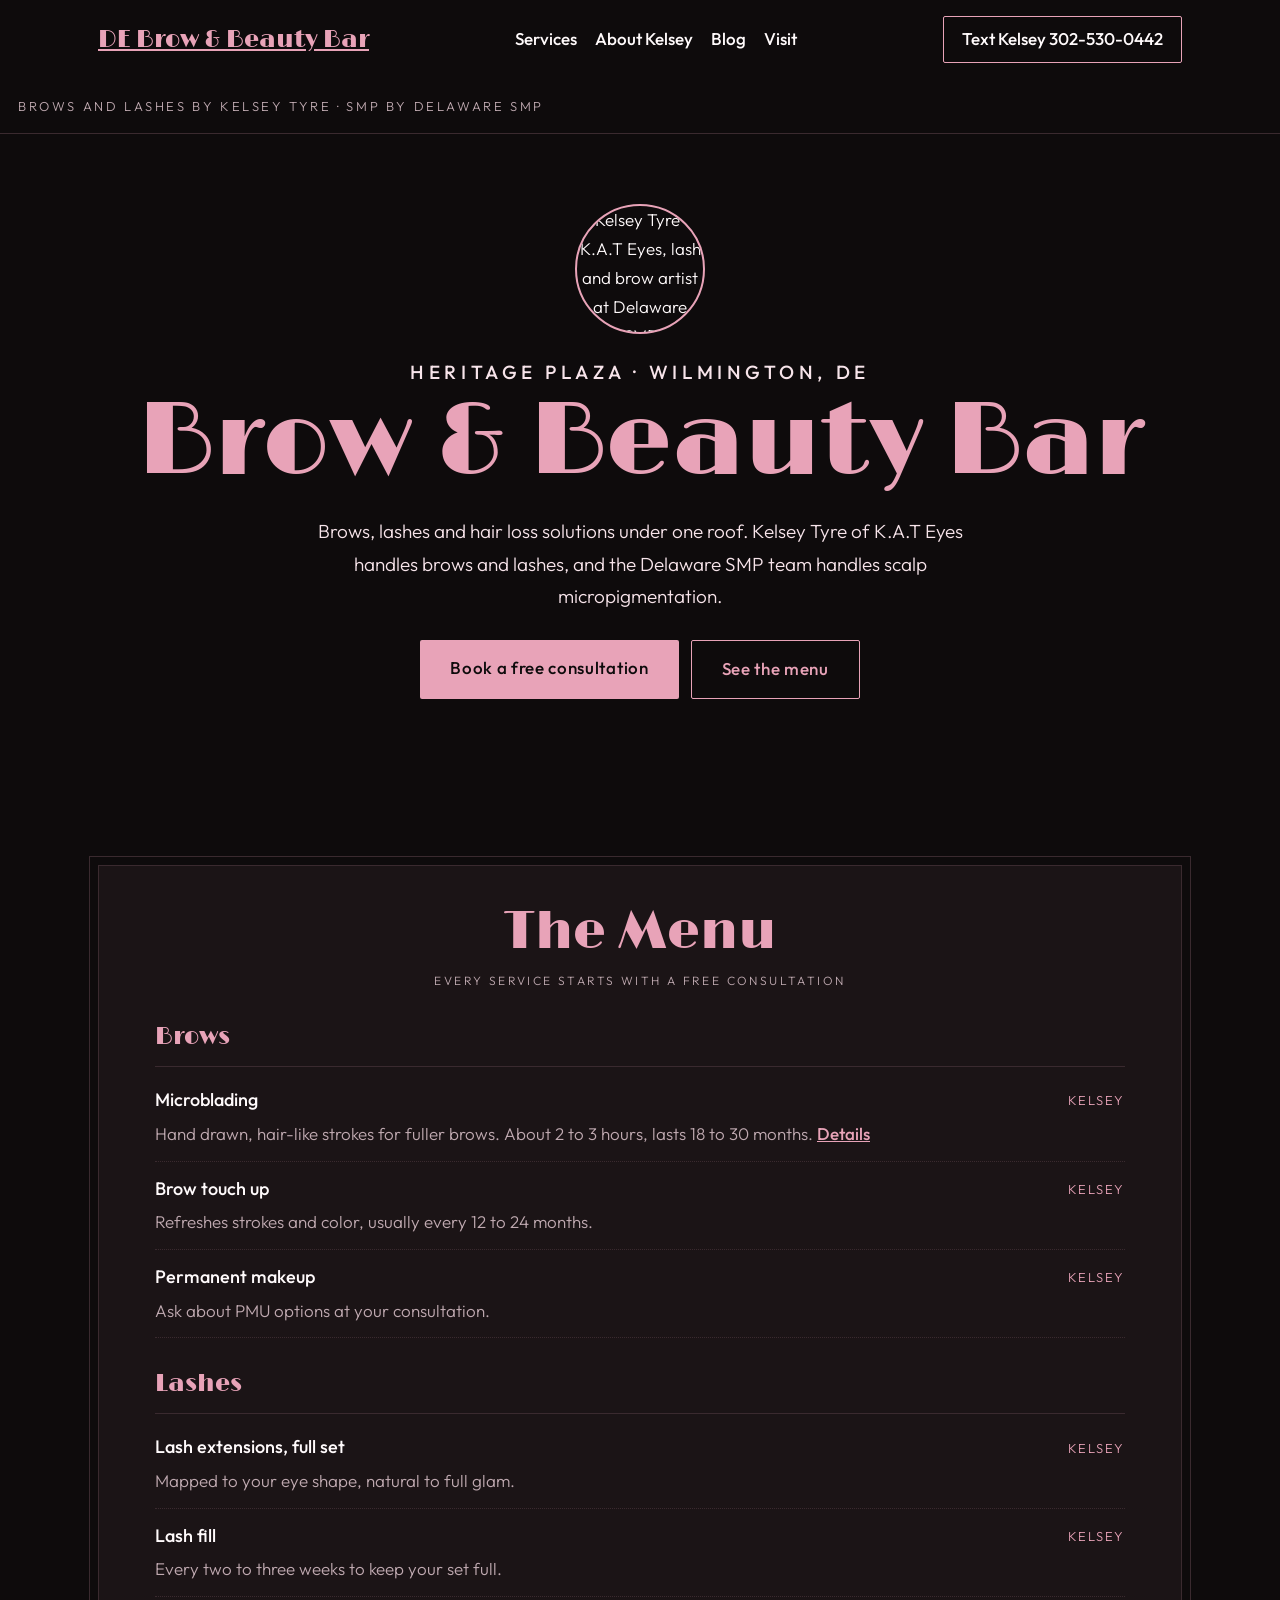
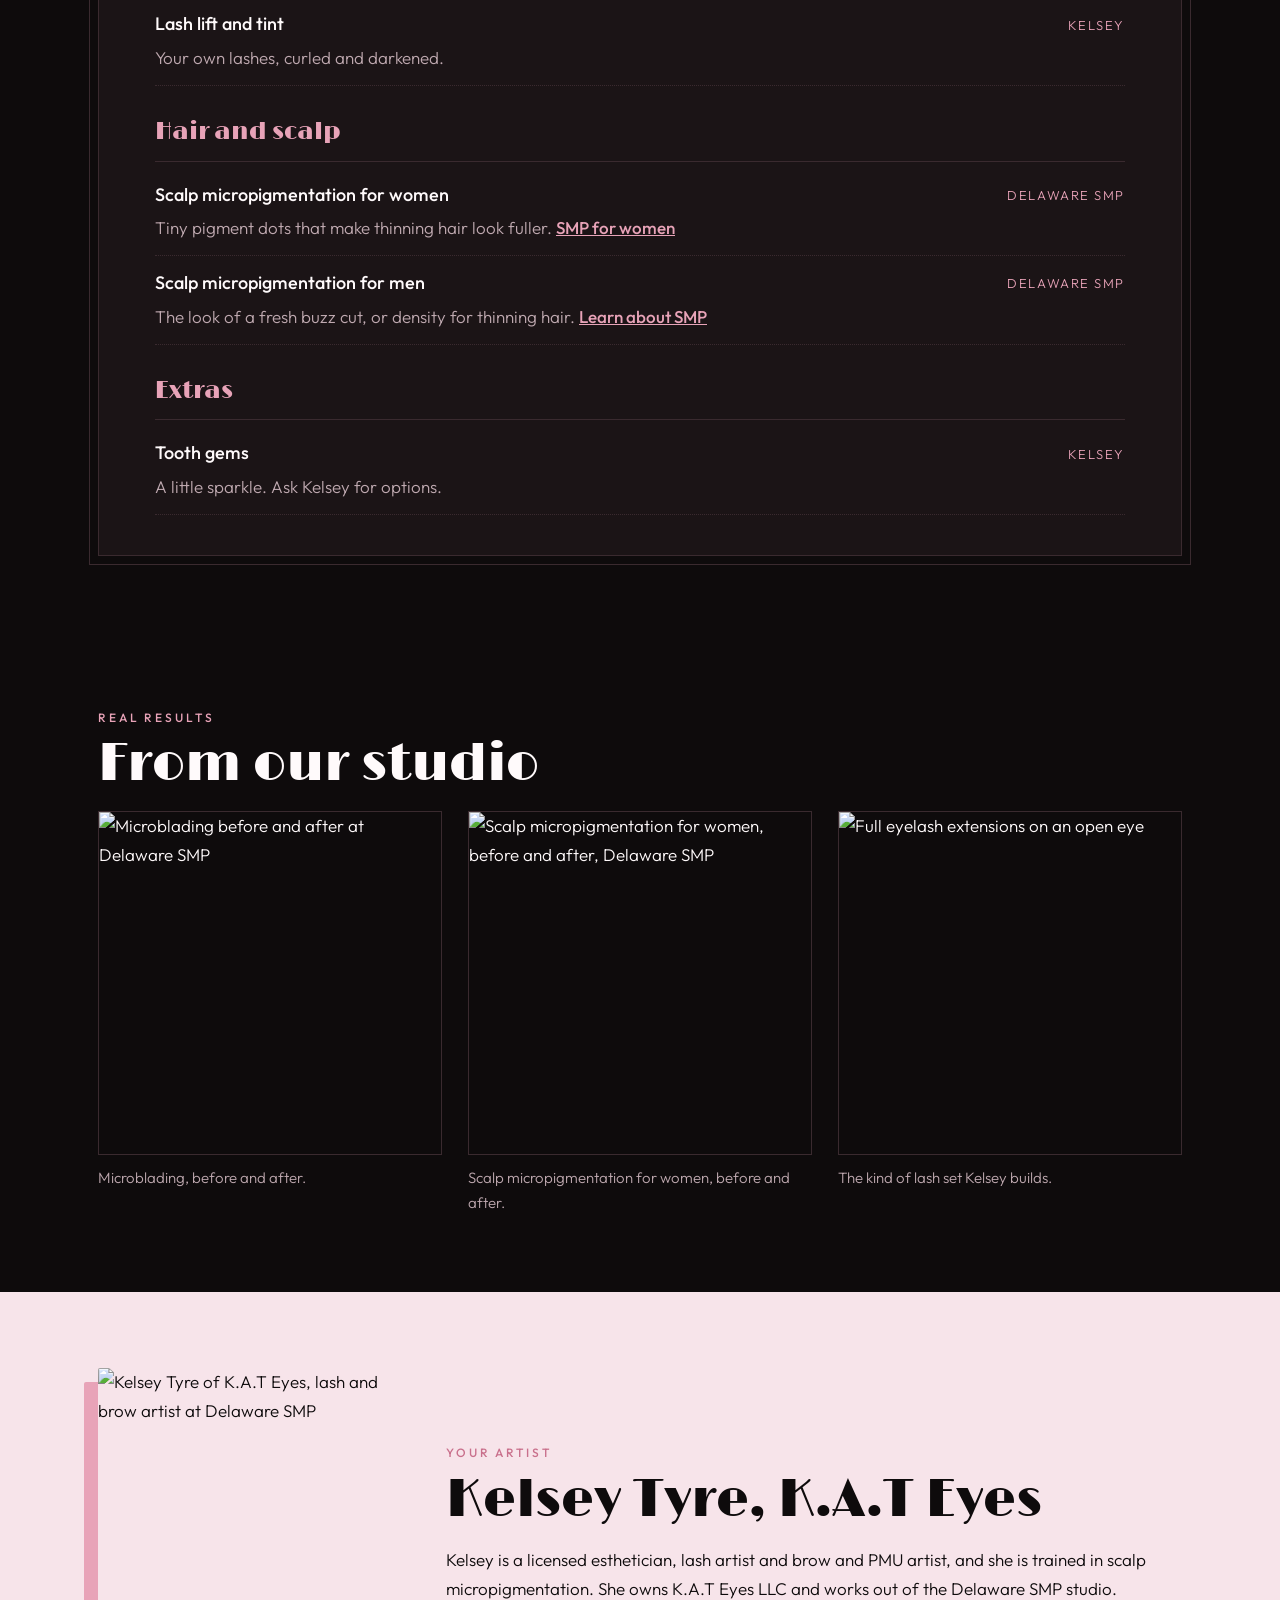
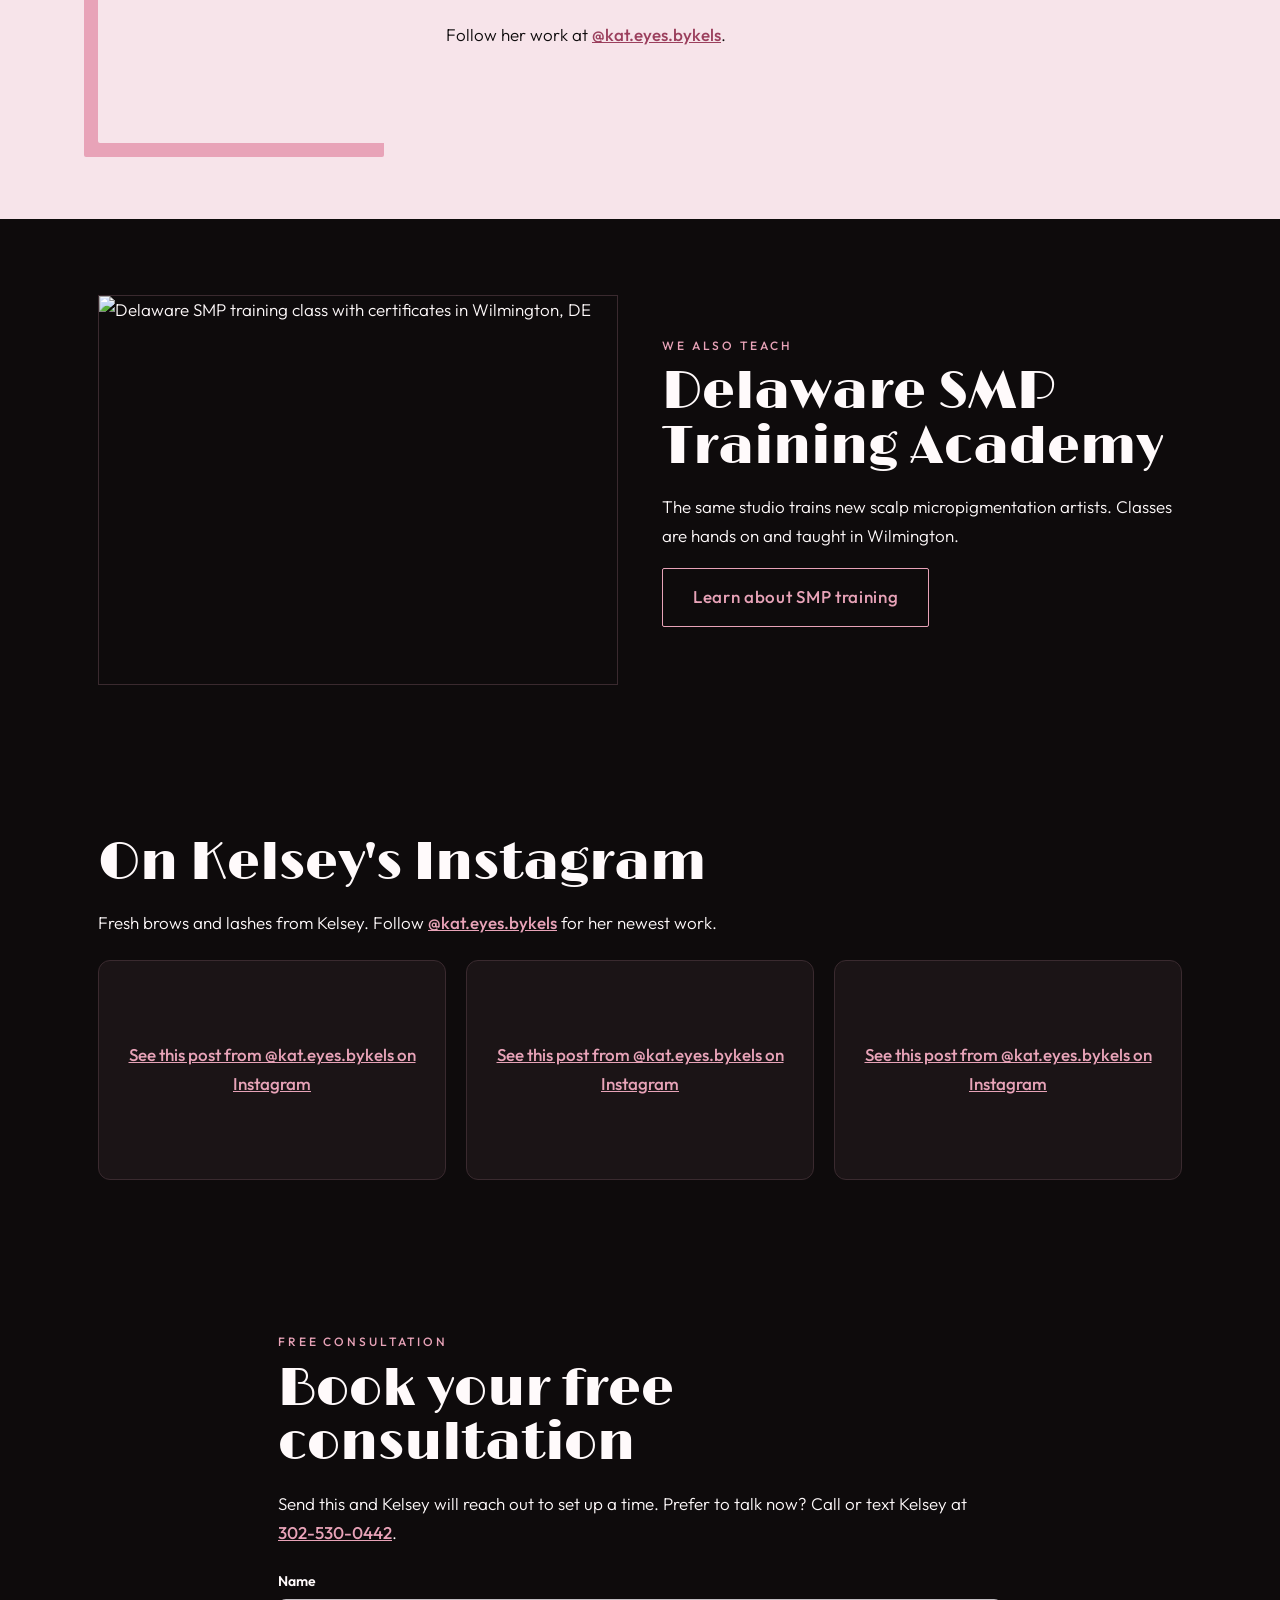
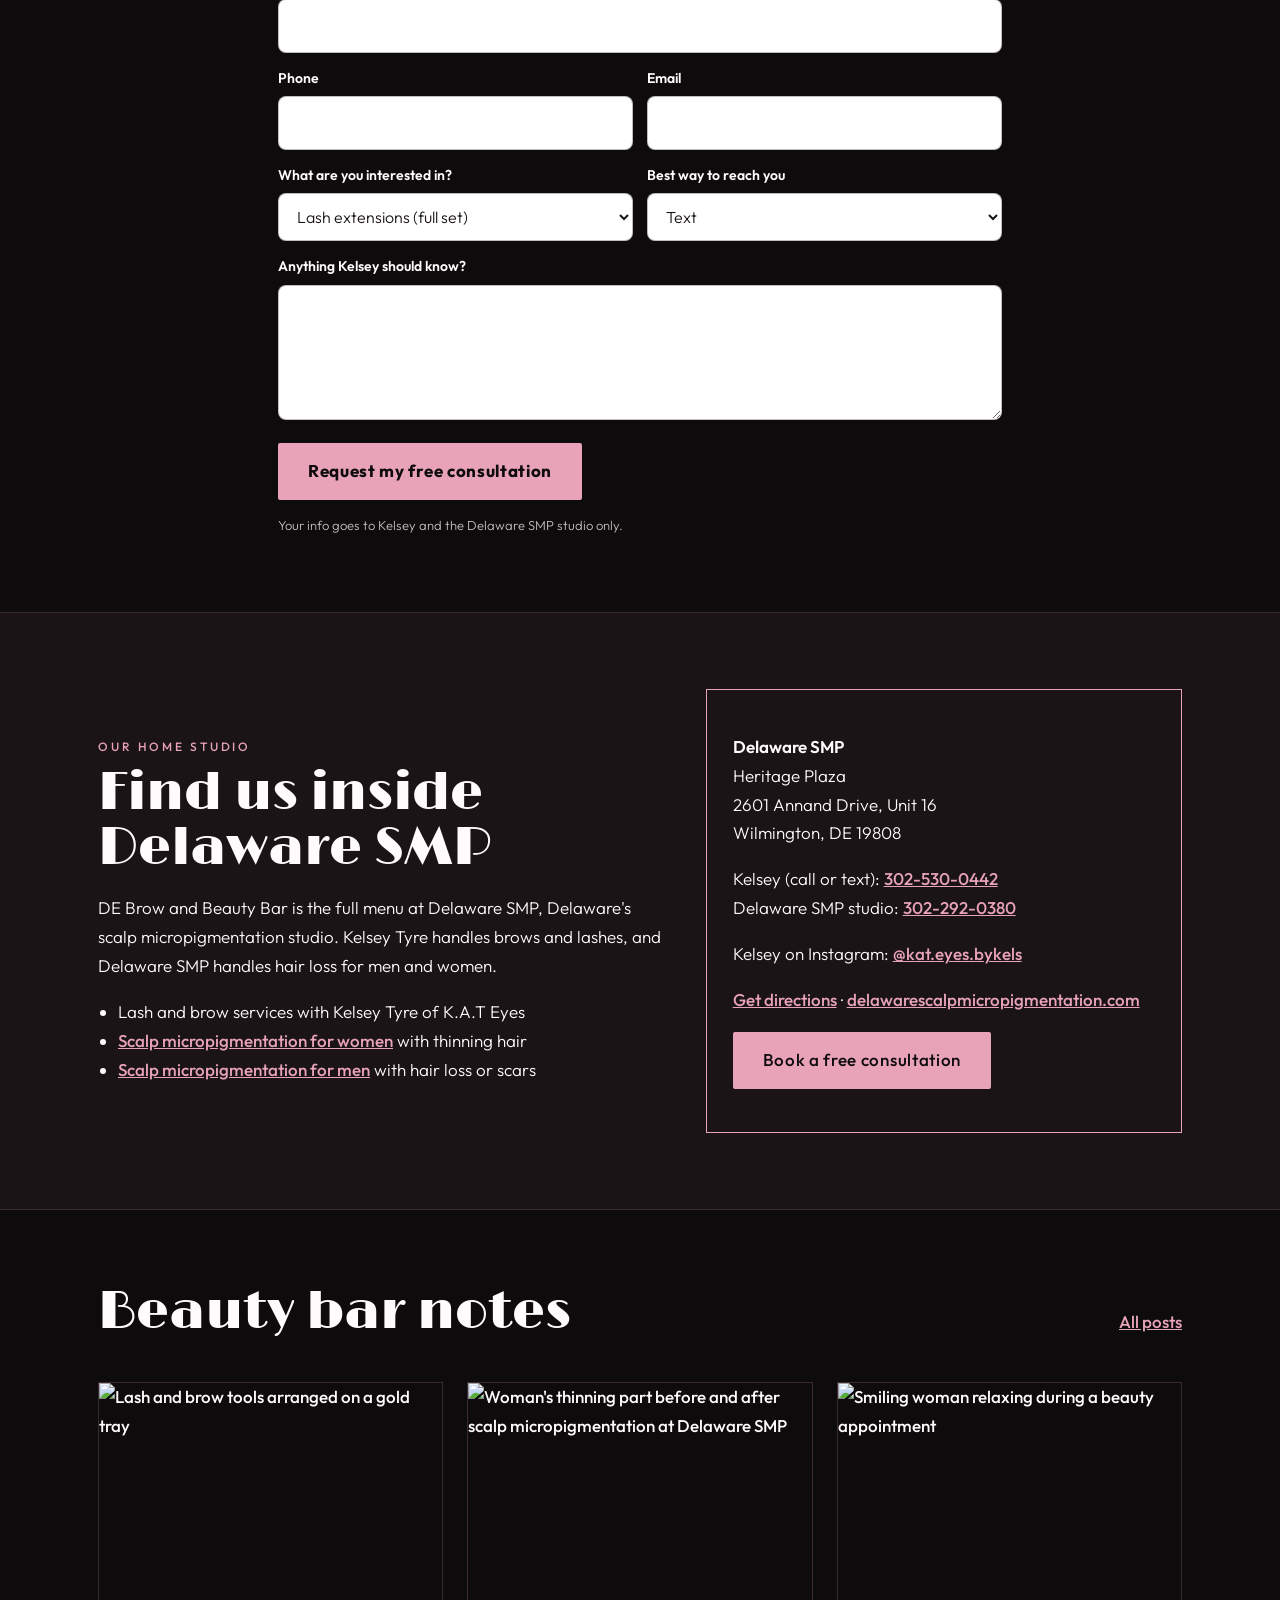
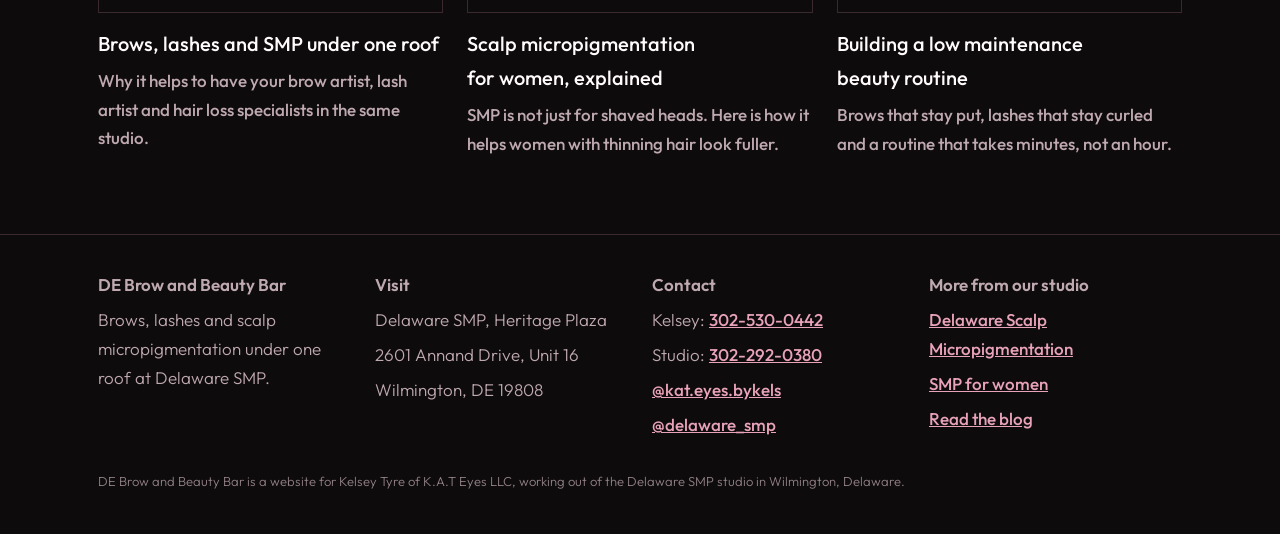
==== index.html @ 2a042b3a "Launch debrowandbeautybar.com site" ====
<!doctype html>
<html lang="en">
<head>
<meta charset="utf-8">
<meta name="viewport" content="width=device-width, initial-scale=1, viewport-fit=cover">
<title>DE Brow and Beauty Bar | Brows, Lashes and SMP in Wilmington</title>
<meta name="description" content="Microblading, lash extensions, lash lifts and scalp micropigmentation under one roof at Delaware SMP, 2601 Annand Drive, Wilmington, DE. Free consultations.">
<link rel="canonical" href="https://debrowandbeautybar.com/">
<meta property="og:type" content="website">
<meta property="og:title" content="DE Brow and Beauty Bar | Brows, Lashes and SMP in Wilmington">
<meta property="og:description" content="Microblading, lash extensions, lash lifts and scalp micropigmentation under one roof at Delaware SMP, 2601 Annand Drive, Wilmington, DE. Free consultations.">
<meta property="og:url" content="https://debrowandbeautybar.com/">
<meta property="og:image" content="https://images.pexels.com/photos/8558539/pexels-photo-8558539.jpeg?auto=compress&cs=tinysrgb&w=1200">
<link rel="preconnect" href="https://fonts.googleapis.com">
<link rel="preconnect" href="https://fonts.gstatic.com" crossorigin>
<link rel="stylesheet" href="https://fonts.googleapis.com/css2?family=Limelight&family=Outfit:wght@300;500;600&display=swap">
<link rel="stylesheet" href="style.css">
</head>
<body>
<a class="skip" href="#main">Skip to content</a>
<script type="application/ld+json">
{"@context":"https://schema.org","@type":"BeautySalon","name":"DE Brow and Beauty Bar","description":"Brows, lashes and scalp micropigmentation under one roof at Delaware SMP in Wilmington, DE.","url":"https://debrowandbeautybar.com/","telephone":"+1-302-530-0442","image":"https://images.pexels.com/photos/8558539/pexels-photo-8558539.jpeg?auto=compress&cs=tinysrgb&w=1200","address":{"@type":"PostalAddress","streetAddress":"2601 Annand Drive, Unit 16","addressLocality":"Wilmington","addressRegion":"DE","postalCode":"19808","addressCountry":"US"},"employee":{"@type":"Person","name":"Kelsey Tyre","jobTitle":"Licensed esthetician, lash and brow artist","sameAs":"https://www.instagram.com/kat.eyes.bykels/"},"parentOrganization":{"@type":"Organization","name":"Delaware Scalp Micropigmentation","url":"https://delawarescalpmicropigmentation.com/"},"sameAs":["https://www.instagram.com/kat.eyes.bykels/","https://www.instagram.com/delaware_smp/"]}
</script>
<header class="site-head">
<div class="wrap">
<a class="brand" href="index.html">DE Brow &amp; Beauty Bar</a>
<nav aria-label="Main">
<a href="index.html#services">Services</a>
<a href="index.html#kelsey">About Kelsey</a>
<a href="blog/index.html">Blog</a>
<a href="index.html#visit">Visit</a>
</nav>
<a class="head-cta" href="tel:+13025300442">Text Kelsey 302-530-0442</a>
</div>
<p class="tagline wrap">Brows and lashes by Kelsey Tyre · SMP by Delaware SMP</p>
</header>
<main id="main">
<section class="hero">
<div class="wrap">
<img class="kel" src="https://delawarescalpmicropigmentation.com/wp-content/uploads/2023/03/Kelsey-Bio-Pic.jpeg" alt="Kelsey Tyre of K.A.T Eyes, lash and brow artist at Delaware SMP" loading="lazy">
<p class="eyebrow">Heritage Plaza · Wilmington, DE</p>
<h1>Brow &amp; Beauty Bar</h1>
<p>Brows, lashes and hair loss solutions under one roof. Kelsey Tyre of K.A.T Eyes handles brows and lashes, and the Delaware SMP team handles scalp micropigmentation.</p>
<div class="actions"><a class="btn" href="#book">Book a free consultation</a><a class="btn out" href="#services">See the menu</a></div>
</div>
</section>

<section id="services">
<div class="wrap">
<div class="board">
<h2>The Menu</h2>
<p class="sub">Every service starts with a free consultation</p>
<div class="cat"><h3>Brows</h3>
<div class="item"><b>Microblading</b><span>Kelsey</span><p>Hand drawn, hair-like strokes for fuller brows. About 2 to 3 hours, lasts 18 to 30 months. <a href="https://delawarescalpmicropigmentation.com/microblading/">Details</a></p></div>
<div class="item"><b>Brow touch up</b><span>Kelsey</span><p>Refreshes strokes and color, usually every 12 to 24 months.</p></div>
<div class="item"><b>Permanent makeup</b><span>Kelsey</span><p>Ask about PMU options at your consultation.</p></div>
</div>
<div class="cat"><h3>Lashes</h3>
<div class="item"><b>Lash extensions, full set</b><span>Kelsey</span><p>Mapped to your eye shape, natural to full glam.</p></div>
<div class="item"><b>Lash fill</b><span>Kelsey</span><p>Every two to three weeks to keep your set full.</p></div>
<div class="item"><b>Lash lift and tint</b><span>Kelsey</span><p>Your own lashes, curled and darkened.</p></div>
</div>
<div class="cat"><h3>Hair and scalp</h3>
<div class="item"><b>Scalp micropigmentation for women</b><span>Delaware SMP</span><p>Tiny pigment dots that make thinning hair look fuller. <a href="https://delawarescalpmicropigmentation.com/scalp-micropigmentation-for-women/">SMP for women</a></p></div>
<div class="item"><b>Scalp micropigmentation for men</b><span>Delaware SMP</span><p>The look of a fresh buzz cut, or density for thinning hair. <a href="https://delawarescalpmicropigmentation.com/">Learn about SMP</a></p></div>
</div>
<div class="cat"><h3>Extras</h3>
<div class="item"><b>Tooth gems</b><span>Kelsey</span><p>A little sparkle. Ask Kelsey for options.</p></div>
</div>
</div>
</div>
</section>

<section class="results">
<div class="wrap">
<p class="eyebrow">Real results</p>
<h2>From our studio</h2>
<div class="grid">
<figure><img src="https://delawarescalpmicropigmentation.com/wp-content/uploads/2021/08/Microblading.png" alt="Microblading before and after at Delaware SMP" loading="lazy"><figcaption>Microblading, before and after.</figcaption></figure>
<figure><img src="https://delawarescalpmicropigmentation.com/wp-content/uploads/2024/12/hair-loss-solution-women-thinning-hair-delaware-smp-joey-dots.jpg-1-scaled.jpg" alt="Scalp micropigmentation for women, before and after, Delaware SMP" loading="lazy"><figcaption>Scalp micropigmentation for women, before and after.</figcaption></figure>
<figure><img src="https://images.pexels.com/photos/21412169/pexels-photo-21412169.jpeg?auto=compress&cs=tinysrgb&w=800" alt="Full eyelash extensions on an open eye" loading="lazy"><figcaption>The kind of lash set Kelsey builds.</figcaption></figure>
</div>
</div>
</section>

<section class="kelsey" id="kelsey">
<div class="wrap">
<img src="https://delawarescalpmicropigmentation.com/wp-content/uploads/2023/03/Kelsey-Bio-Pic.jpeg" alt="Kelsey Tyre of K.A.T Eyes, lash and brow artist at Delaware SMP" loading="lazy">
<div>
<p class="eyebrow">Your artist</p>
<h2>Kelsey Tyre, K.A.T Eyes</h2>
<p>Kelsey is a licensed esthetician, lash artist and brow and PMU artist, and she is trained in scalp micropigmentation. She owns K.A.T Eyes LLC and works out of the Delaware SMP studio.</p>
<p>Follow her work at <a href="https://www.instagram.com/kat.eyes.bykels/">@kat.eyes.bykels</a>.</p>
</div>
</div>
</section>

<section class="academy">
<div class="wrap">
<img src="https://delawarescalpmicropigmentation.com/wp-content/uploads/2024/07/SMP-Training-PIc-for-website-scaled.jpg" alt="Delaware SMP training class with certificates in Wilmington, DE" loading="lazy">
<div>
<p class="eyebrow">We also teach</p>
<h2>Delaware SMP Training Academy</h2>
<p>The same studio trains new scalp micropigmentation artists. Classes are hands on and taught in Wilmington.</p>
<p><a class="btn out" href="https://delawarescalpmicropigmentation.com/smp-training/">Learn about SMP training</a></p>
</div>
</div>
</section>

<section class="ig" aria-labelledby="ig-h">
<div class="wrap">
<h2 id="ig-h">On Kelsey's Instagram</h2>
<p>Fresh brows and lashes from Kelsey. Follow <a href="https://www.instagram.com/kat.eyes.bykels/">@kat.eyes.bykels</a> for her newest work.</p>
<div class="ig-grid"><div><blockquote class="instagram-media" data-instgrm-permalink="https://www.instagram.com/kat.eyes.bykels/reel/DRb_2gmDebW/" data-instgrm-version="14"><a href="https://www.instagram.com/kat.eyes.bykels/reel/DRb_2gmDebW/">See this post from @kat.eyes.bykels on Instagram</a></blockquote></div><div><blockquote class="instagram-media" data-instgrm-permalink="https://www.instagram.com/kat.eyes.bykels/reel/DRPIcbzDbH3/" data-instgrm-version="14"><a href="https://www.instagram.com/kat.eyes.bykels/reel/DRPIcbzDbH3/">See this post from @kat.eyes.bykels on Instagram</a></blockquote></div><div><blockquote class="instagram-media" data-instgrm-permalink="https://www.instagram.com/kat.eyes.bykels/reel/DLQAg_ssrn5/" data-instgrm-version="14"><a href="https://www.instagram.com/kat.eyes.bykels/reel/DLQAg_ssrn5/">See this post from @kat.eyes.bykels on Instagram</a></blockquote></div></div>
</div>
</section>
<script async src="https://www.instagram.com/embed.js"></script>

<section class="book" id="book" aria-labelledby="book-h">
<div class="wrap narrow">
<p class="eyebrow">Free consultation</p>
<h2 id="book-h">Book your free consultation</h2>
<p>Send this and Kelsey will reach out to set up a time. Prefer to talk now? Call or text Kelsey at <a href="tel:+13025300442">302-530-0442</a>.</p>
<form class="book-form" action="https://formsubmit.co/delawaresmp@gmail.com" method="POST">
<input type="hidden" name="_subject" value="New consult request from debrowandbeautybar.com">
<input type="hidden" name="_cc" value="kat.eyes.bykels@gmail.com">
<input type="hidden" name="_template" value="table">
<input type="hidden" name="_next" value="https://debrowandbeautybar.com/thanks.html">
<input type="hidden" name="Website" value="debrowandbeautybar.com">
<input type="hidden" name="Came from" class="src" value="Direct or unknown">
<input type="hidden" name="Page" class="pg" value="">
<input type="text" name="_honey" class="hp" tabindex="-1" autocomplete="off" aria-hidden="true">
<div class="row"><label for="f-name">Name</label><input id="f-name" name="Name" required autocomplete="name"></div>
<div class="row two"><div><label for="f-phone">Phone</label><input id="f-phone" name="Phone" type="tel" required autocomplete="tel"></div>
<div><label for="f-email">Email</label><input id="f-email" name="email" type="email" required autocomplete="email"></div></div>
<div class="row two"><div><label for="f-svc">What are you interested in?</label><select id="f-svc" name="Service"><option>Lash extensions (full set)</option><option>Lash fill</option><option>Lash lift and tint</option><option>Microblading or brows</option><option>Scalp micropigmentation</option><option>Not sure yet</option></select></div>
<div><label for="f-pref">Best way to reach you</label><select id="f-pref" name="Contact preference"><option>Text</option><option>Call</option><option>Email</option></select></div></div>
<div class="row"><label for="f-msg">Anything Kelsey should know?</label><textarea id="f-msg" name="Message" rows="4"></textarea></div>
<button class="btn" type="submit">Request my free consultation</button>
<p class="fine">Your info goes to Kelsey and the Delaware SMP studio only.</p>
</form>
<script>
(function(){try{var f=document.querySelector('.book-form');if(!f)return;var q=new URLSearchParams(location.search),r=document.referrer,src='Direct or unknown';
if(q.get('utm_source'))src=q.get('utm_source')+(q.get('utm_campaign')?' / '+q.get('utm_campaign'):'');
else if(r){var h=new URL(r).hostname.replace(/^www\./,'');if(h!==location.hostname.replace(/^www\./,''))src=/google\./.test(h)?'Google search':/instagram\./.test(h)?'Instagram':/facebook\.|fb\./.test(h)?'Facebook':/bing\./.test(h)?'Bing':h;}
try{var saved=sessionStorage.getItem('lead_src');if(saved&&src==='Direct or unknown')src=saved;else sessionStorage.setItem('lead_src',src);}catch(e){}
f.querySelector('.src').value=src;f.querySelector('.pg').value=location.href.split('#')[0];}catch(e){}})();
</script>
</div>
</section>
<section class="smp-block" id="visit" aria-labelledby="smp-h">
<div class="wrap">
<div>
<p class="eyebrow">Our home studio</p>
<h2 id="smp-h">Find us inside Delaware SMP</h2>
<p>DE Brow and Beauty Bar is the full menu at Delaware SMP, Delaware's scalp micropigmentation studio. Kelsey Tyre handles brows and lashes, and Delaware SMP handles hair loss for men and women.</p>
<ul>
<li>Lash and brow services with Kelsey Tyre of K.A.T Eyes</li>
<li><a href="https://delawarescalpmicropigmentation.com/scalp-micropigmentation-for-women/">Scalp micropigmentation for women</a> with thinning hair</li>
<li><a href="https://delawarescalpmicropigmentation.com/">Scalp micropigmentation for men</a> with hair loss or scars</li>
</ul>
</div>
<div class="smp-card">
<p><strong>Delaware SMP</strong><br>Heritage Plaza<br>2601 Annand Drive, Unit 16<br>Wilmington, DE 19808</p>
<p>Kelsey (call or text): <a href="tel:+13025300442">302-530-0442</a><br>Delaware SMP studio: <a href="tel:+13022920380">302-292-0380</a></p>
<p>Kelsey on Instagram: <a href="https://www.instagram.com/kat.eyes.bykels/">@kat.eyes.bykels</a></p>
<p><a href="https://www.google.com/maps/search/?api=1&query=2601+Annand+Drive+Unit+16+Wilmington+DE+19808">Get directions</a> · <a href="https://delawarescalpmicropigmentation.com/">delawarescalpmicropigmentation.com</a></p>
<p><a class="btn" href="#book">Book a free consultation</a></p>
</div>
</div>
</section>

<section class="blog-teaser" aria-labelledby="blog-h">
<div class="wrap">
<div class="teaser-head"><h2 id="blog-h">Beauty bar notes</h2><a href="blog/index.html">All posts</a></div>
<div class="post-list"><a class="post-card" href="blog/one-studio-brows-lashes-and-smp.html"><img src="https://images.pexels.com/photos/5128266/pexels-photo-5128266.jpeg?auto=compress&cs=tinysrgb&w=1200" alt="Lash and brow tools arranged on a gold tray" loading="lazy"><h3>Brows, lashes and SMP under one roof</h3><p>Why it helps to have your brow artist, lash artist and hair loss specialists in the same studio.</p></a><a class="post-card" href="blog/scalp-micropigmentation-for-women-explained.html"><img src="https://delawarescalpmicropigmentation.com/wp-content/uploads/2024/12/hair-loss-solution-women-thinning-hair-delaware-smp-joey-dots.jpg-1-scaled.jpg" alt="Woman&#x27;s thinning part before and after scalp micropigmentation at Delaware SMP" loading="lazy"><h3>Scalp micropigmentation for women, explained</h3><p>SMP is not just for shaved heads. Here is how it helps women with thinning hair look fuller.</p></a><a class="post-card" href="blog/building-a-low-maintenance-beauty-routine.html"><img src="https://images.pexels.com/photos/5128274/pexels-photo-5128274.jpeg?auto=compress&cs=tinysrgb&w=1200" alt="Smiling woman relaxing during a beauty appointment" loading="lazy"><h3>Building a low maintenance beauty routine</h3><p>Brows that stay put, lashes that stay curled and a routine that takes minutes, not an hour.</p></a></div>
</div>
</section>

</main>
<footer class="site-foot">
<div class="wrap">
<div><p><strong>DE Brow and Beauty Bar</strong></p><p>Brows, lashes and scalp micropigmentation under one roof at Delaware SMP.</p></div>
<div><p><strong>Visit</strong></p><p>Delaware SMP, Heritage Plaza</p><p>2601 Annand Drive, Unit 16</p><p>Wilmington, DE 19808</p></div>
<div><p><strong>Contact</strong></p><p>Kelsey: <a href="tel:+13025300442">302-530-0442</a></p><p>Studio: <a href="tel:+13022920380">302-292-0380</a></p><p><a href="https://www.instagram.com/kat.eyes.bykels/">@kat.eyes.bykels</a></p><p><a href="https://www.instagram.com/delaware_smp/">@delaware_smp</a></p></div>
<div><p><strong>More from our studio</strong></p><p><a href="https://delawarescalpmicropigmentation.com/">Delaware Scalp Micropigmentation</a></p><p><a href="https://delawarescalpmicropigmentation.com/scalp-micropigmentation-for-women/">SMP for women</a></p><p><a href="blog/index.html">Read the blog</a></p></div>
<p class="legal">DE Brow and Beauty Bar is a website for Kelsey Tyre of K.A.T Eyes LLC, working out of the Delaware SMP studio in Wilmington, Delaware.</p>
</div>
</footer>
</body>
</html>
---- style.css ----
*{box-sizing:border-box}
html{scroll-behavior:smooth}
@media (prefers-reduced-motion:reduce){html{scroll-behavior:auto}}
body{margin:0}
img{max-width:100%;display:block}
a:focus-visible,button:focus-visible,summary:focus-visible{outline:3px solid currentColor;outline-offset:3px}
.wrap{max-width:1120px;margin:0 auto;padding-left:max(18px,env(safe-area-inset-left,0px));padding-right:max(18px,env(safe-area-inset-right,0px))}
.narrow{max-width:760px}
h1,h2,h3{text-wrap:balance}
.skip{position:absolute;left:-999px}.skip:focus{left:12px;top:12px;z-index:9;background:#fff;color:#000;padding:8px}
.site-head .wrap{display:flex;align-items:center;justify-content:space-between;gap:14px;flex-wrap:wrap;padding-block:16px}
.site-head nav{display:flex;gap:18px;flex-wrap:wrap}
.site-head nav a{text-decoration:none}
.instagram-media{margin:0!important;min-width:0!important;width:100%!important;max-width:100%!important}
blockquote.instagram-media{display:flex;align-items:center;justify-content:center;min-height:220px;padding:20px;text-align:center;border-radius:12px}
.smp-block .wrap{display:grid;grid-template-columns:1.2fr 1fr;gap:36px;align-items:center}
.smp-block .wrap>*{min-width:0}
.smp-block ul{margin:0;padding-left:20px}
@media(max-width:760px){.smp-block .wrap{grid-template-columns:1fr}}
.site-foot .wrap{display:grid;grid-template-columns:repeat(auto-fit,minmax(200px,1fr));gap:24px;padding-block:36px}
.site-foot p{margin:0 0 6px}
.site-foot .legal{grid-column:1/-1;font-size:13px;opacity:.75}
.post-list{display:grid;grid-template-columns:repeat(auto-fit,minmax(260px,1fr));gap:24px}
.post-card{display:flex;flex-direction:column;text-decoration:none;color:inherit}
.post-card img{width:100%;aspect-ratio:3/2;object-fit:cover}
.post-card h3{margin:14px 0 6px}
.post-card p{margin:0}
article.post{padding-block:48px 64px}
article.post .lead{font-size:1.15em}
article.post img.cover{width:100%;aspect-ratio:16/8;object-fit:cover;margin:24px 0}
article.post h2{margin-top:1.6em}
.crumbs{font-size:14px;margin-bottom:14px}
.book{scroll-margin-top:90px}
.book-form{display:grid;gap:14px;margin-top:22px}
.book-form .row.two{display:grid;grid-template-columns:1fr 1fr;gap:14px}
.book-form .row.two>div{min-width:0}
@media(max-width:600px){.book-form .row.two{grid-template-columns:1fr}}
.book-form label{display:block;font-size:14px;font-weight:600;margin-bottom:6px}
.book-form input,.book-form select,.book-form textarea{width:100%;font:inherit;font-size:16px;padding:12px 14px;border:1px solid rgba(120,110,120,.45);border-radius:8px;background:#fff;color:#1a1418}
.book-form button{border:0;cursor:pointer;justify-self:start;font:inherit;font-weight:700}
.book-form .fine{font-size:13px;opacity:.75;margin:0}
.hp{position:absolute!important;left:-9999px!important;height:1px;width:1px;opacity:0}

/* Layout: dark beauty bar with a framed service menu board, rose accents, results and studio sections */
:root{--noir:#0e0b0c;--board:#1b1416;--rose:#e8a3b8;--rose2:#c9708c;--blush:#f7e4ea;--white:#fffafb;--muted:#bfa9b0;--line:#3a2a2f;
--display:"Limelight",Georgia,serif;--body:"Outfit",system-ui,sans-serif}
:root{color-scheme:dark}
body{background:var(--noir);color:var(--white);font:300 17px/1.7 var(--body)}
a{color:var(--rose);font-weight:500}
strong{font-weight:600}
.site-head{border-bottom:1px solid var(--line)}
.site-head a{color:var(--white)}
.brand{font:24px var(--display);color:var(--rose)!important}
.head-cta{border:1px solid var(--rose);padding:8px 18px;border-radius:2px;text-decoration:none}
.tagline{margin:0;padding-bottom:12px;font-size:13px;letter-spacing:.2em;text-transform:uppercase;color:var(--muted)}
.eyebrow{font-size:12px;letter-spacing:.24em;text-transform:uppercase;color:var(--rose);margin:0 0 10px;font-weight:500}
h1,h2{font-family:var(--display);font-weight:400;line-height:1.05;margin:0 0 18px;color:var(--white)}
h2{font-size:clamp(32px,5vw,52px)}
h3{font-weight:500;font-size:20px;margin:0 0 6px}
.btn{display:inline-block;background:var(--rose);color:var(--noir);text-decoration:none;padding:14px 30px;border-radius:2px;font-weight:500;letter-spacing:.04em}
.btn.out{background:transparent;color:var(--rose);border:1px solid var(--rose)}
section{padding-block:76px}
.hero{position:relative;padding-block:70px 80px;overflow:hidden}
.hero::before{content:"";position:absolute;inset:0;background:url('https://images.pexels.com/photos/8558539/pexels-photo-8558539.jpeg?auto=compress&cs=tinysrgb&w=1600') center/cover;opacity:.18}
.hero .wrap{position:relative;text-align:center}
.hero img.kel{width:130px;height:130px;object-fit:cover;border-radius:50%;border:2px solid var(--rose);margin:0 auto 22px}
.hero h1{font-size:clamp(44px,9vw,104px);color:var(--rose)}
.hero p{max-width:34em;margin:0 auto;font-size:19px;color:var(--blush)}
.hero .actions{display:flex;gap:12px;flex-wrap:wrap;justify-content:center;margin-top:28px}
.board{background:var(--board);border:1px solid var(--line);outline:1px solid var(--line);outline-offset:8px;padding:40px clamp(18px,5vw,56px);margin-top:10px}
.board h2{text-align:center;color:var(--rose)}
.board .sub{text-align:center;color:var(--muted);letter-spacing:.2em;text-transform:uppercase;font-size:12px;margin:-8px 0 26px}
.cat{margin-top:26px}
.cat h3{font-family:var(--display);font-weight:400;font-size:24px;color:var(--rose);border-bottom:1px solid var(--line);padding-bottom:8px;margin-bottom:6px}
.item{display:grid;grid-template-columns:1fr auto;gap:4px 16px;padding-block:12px;border-bottom:1px dotted var(--line)}
.item>*{min-width:0}
.item b{font-weight:500;font-size:18px}
.item span{color:var(--rose);font-size:13px;letter-spacing:.12em;text-transform:uppercase;align-self:center}
.item p{grid-column:1/-1;margin:0;color:var(--muted)}
.results .grid{display:grid;grid-template-columns:repeat(auto-fit,minmax(260px,1fr));gap:26px}
.results figure{margin:0}
.results img{width:100%;aspect-ratio:1;object-fit:cover;border:1px solid var(--line)}
.results figcaption{color:var(--muted);font-size:15px;margin-top:10px}
.kelsey{background:var(--blush);color:var(--noir)}
.kelsey h2{color:var(--noir)}
.kelsey .eyebrow{color:var(--rose2)}
.kelsey a{color:#9b3f5d}
.kelsey .wrap{display:grid;grid-template-columns:300px 1fr;gap:48px;align-items:center}
.kelsey .wrap>*{min-width:0}
.kelsey img{width:100%;aspect-ratio:4/5;object-fit:cover;border-radius:2px;box-shadow:-14px 14px 0 var(--rose)}
@media(max-width:720px){.kelsey .wrap{grid-template-columns:1fr}.kelsey img{max-width:270px}}
.academy .wrap{display:grid;grid-template-columns:1fr 1fr;gap:44px;align-items:center}
.academy .wrap>*{min-width:0}
.academy img{width:100%;aspect-ratio:4/3;object-fit:cover;border:1px solid var(--line)}
@media(max-width:760px){.academy .wrap{grid-template-columns:1fr}}
.ig-grid{display:grid;grid-template-columns:repeat(auto-fit,minmax(260px,1fr));gap:20px;margin-top:22px}
blockquote.instagram-media{background:var(--board);border:1px solid var(--line)}
.smp-block{background:var(--board);border-block:1px solid var(--line)}
.smp-card{border:1px solid var(--rose);padding:26px}
.teaser-head{display:flex;justify-content:space-between;align-items:baseline;gap:12px;flex-wrap:wrap;margin-bottom:24px}
.post-card img{border:1px solid var(--line)}
.post-card p{color:var(--muted)}
.blog-hero{padding-block:60px 30px;text-align:center}
.blog-hero h1{font-size:clamp(40px,7vw,78px);color:var(--rose)}
.blog-hero .lead{max-width:36em;margin:0 auto;color:var(--blush)}
article.post .lead{color:var(--blush)}
.site-foot{border-top:1px solid var(--line);color:var(--muted)}
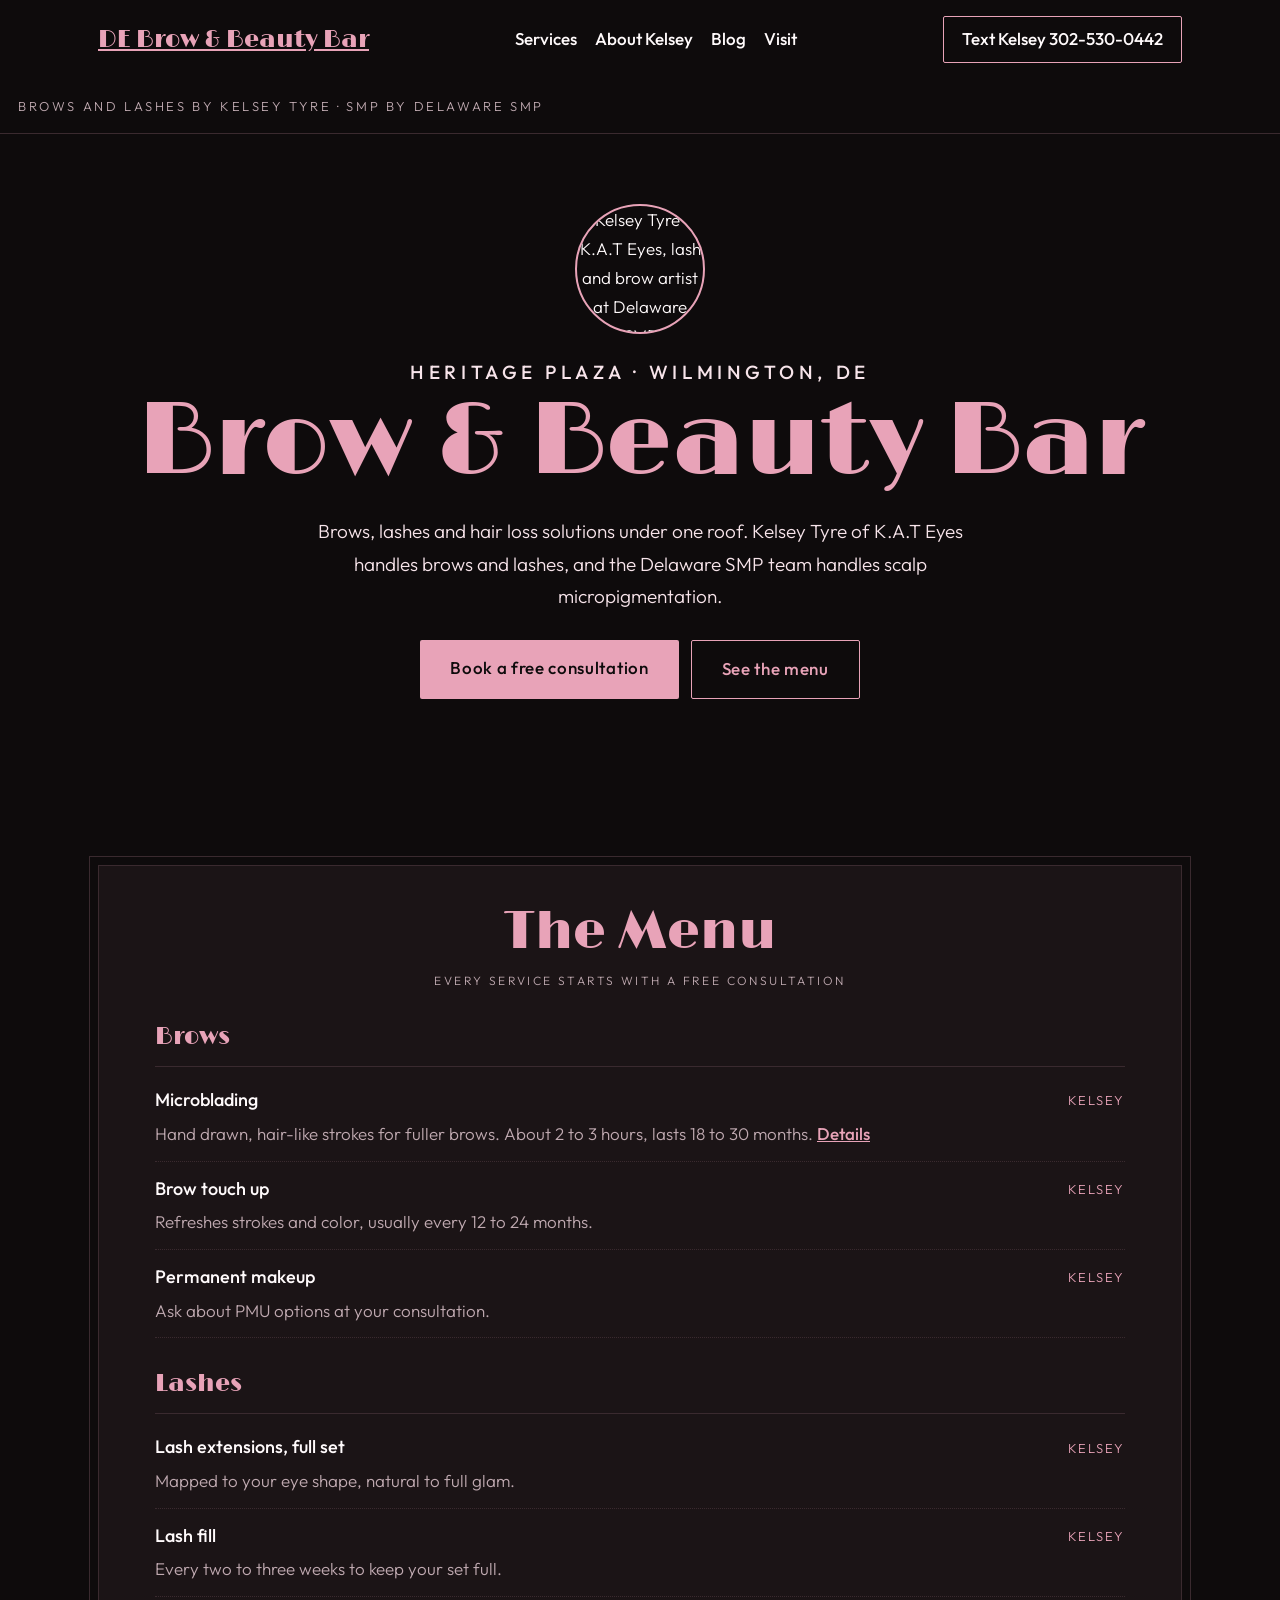
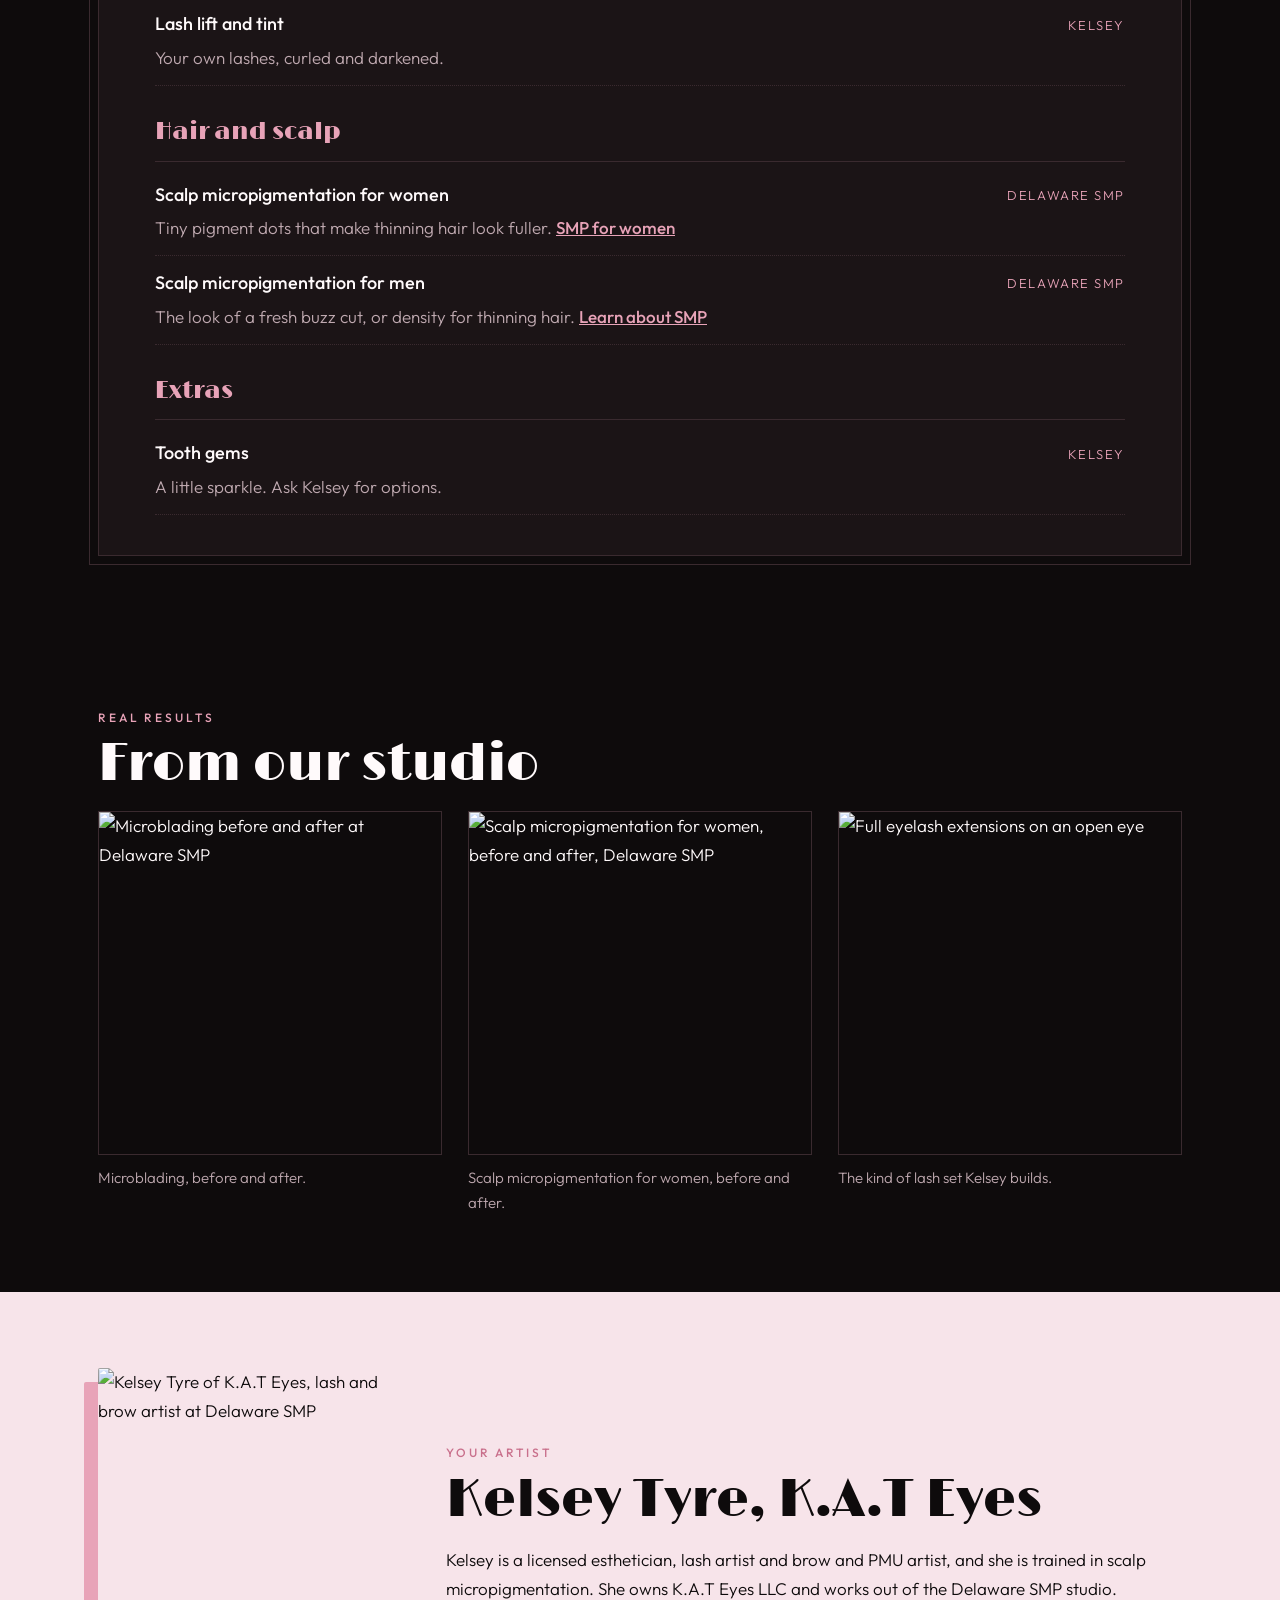
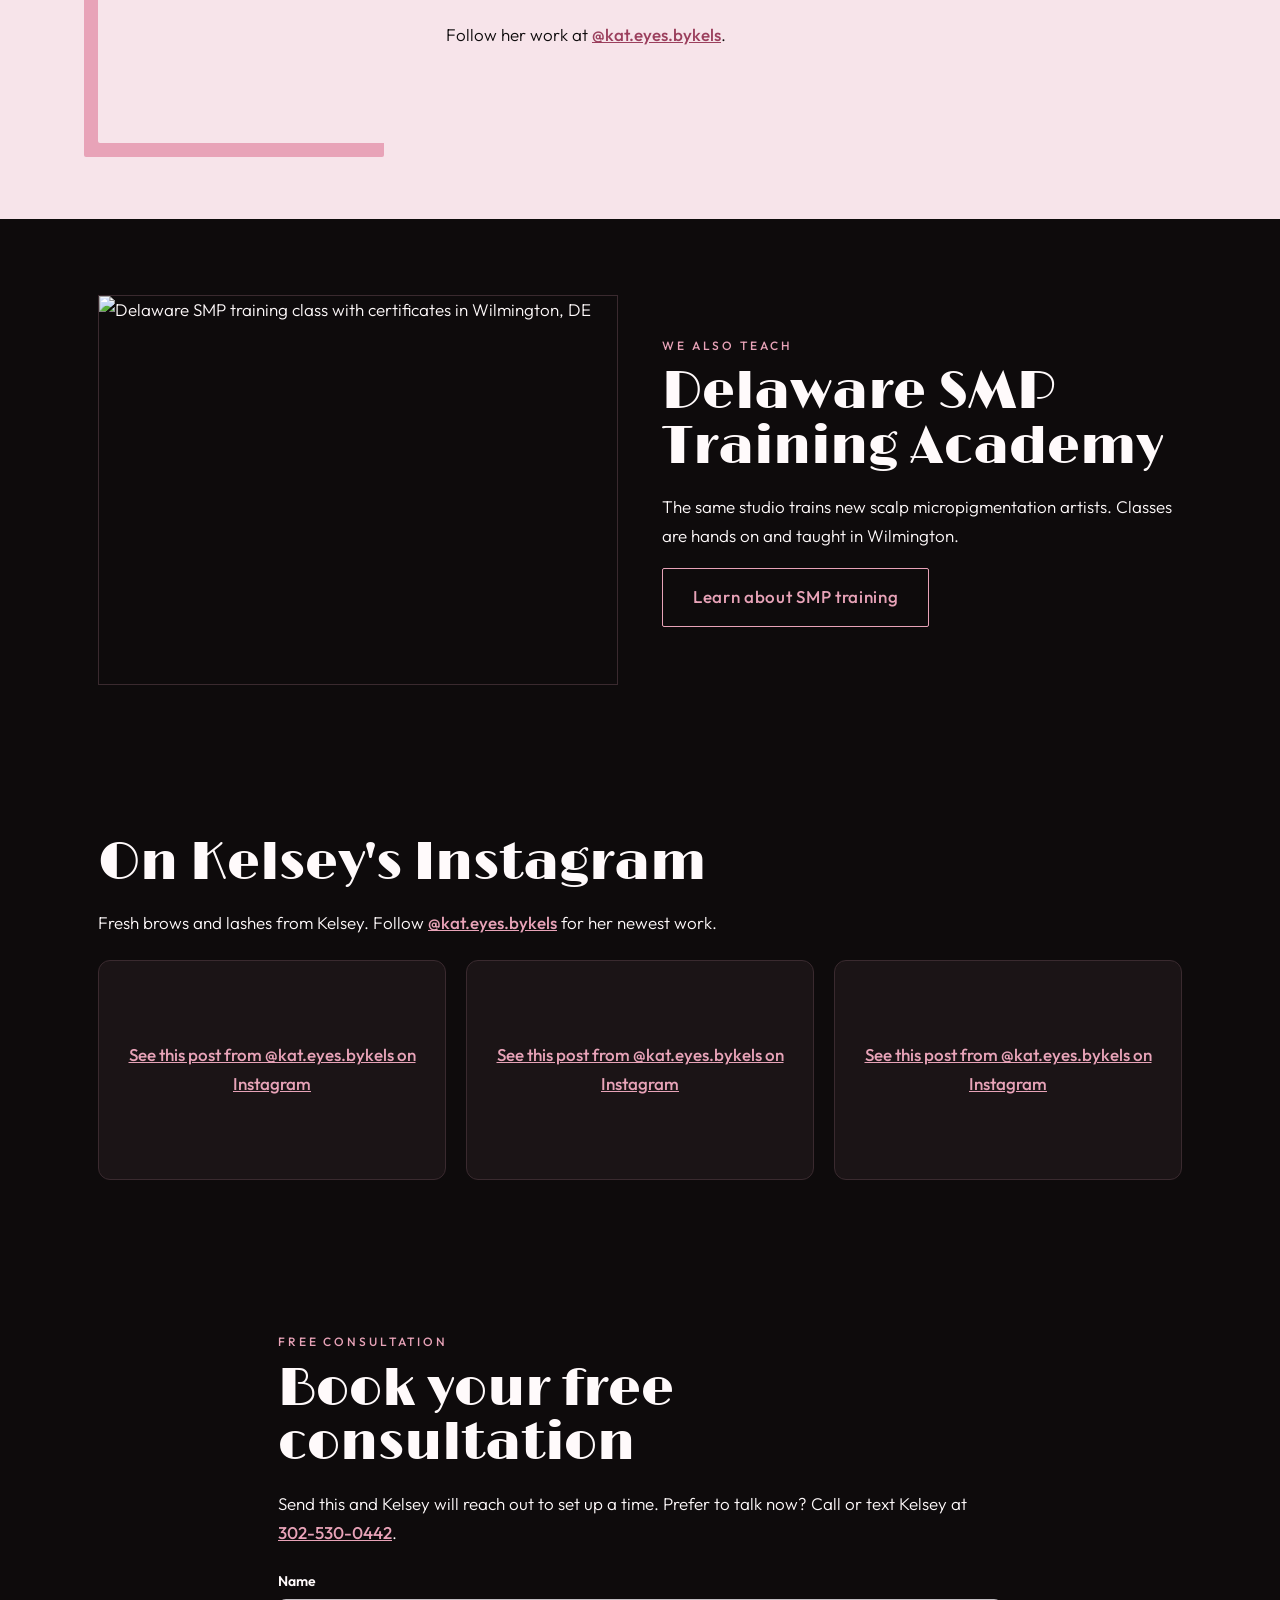
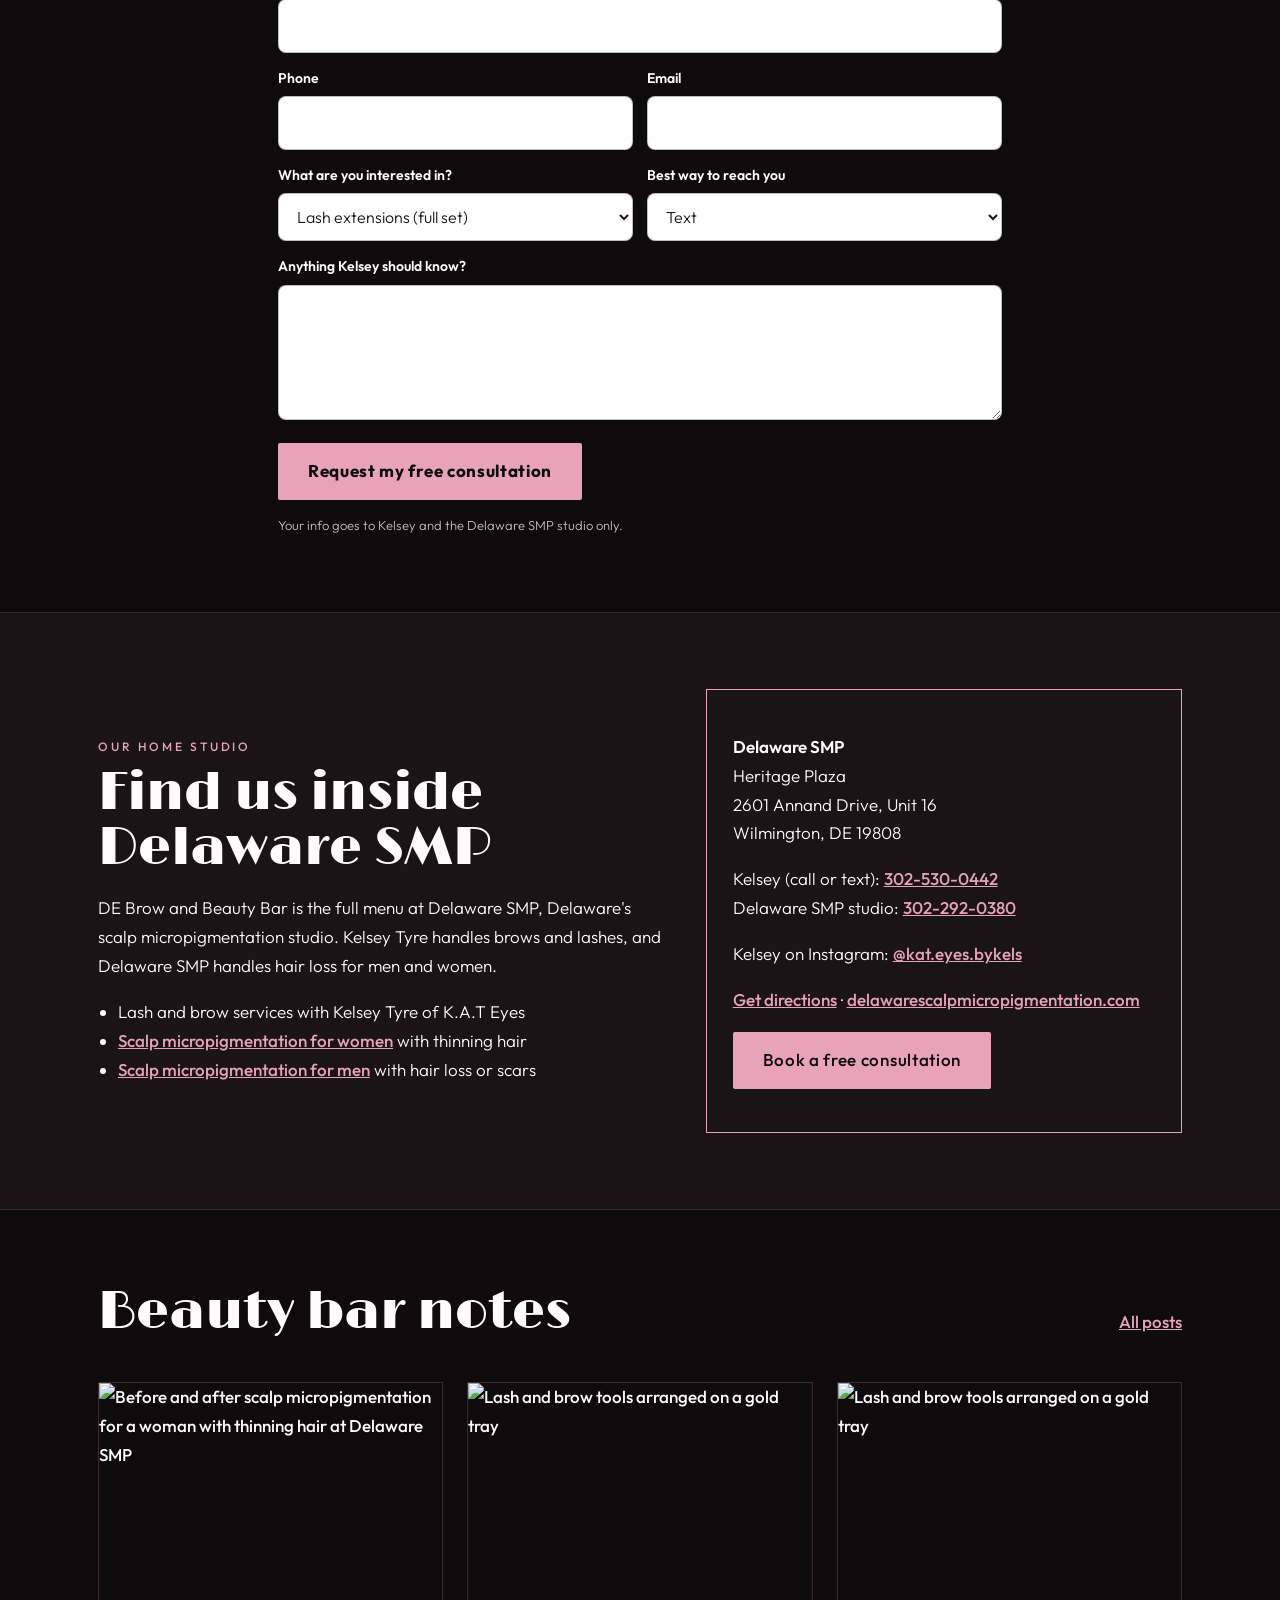
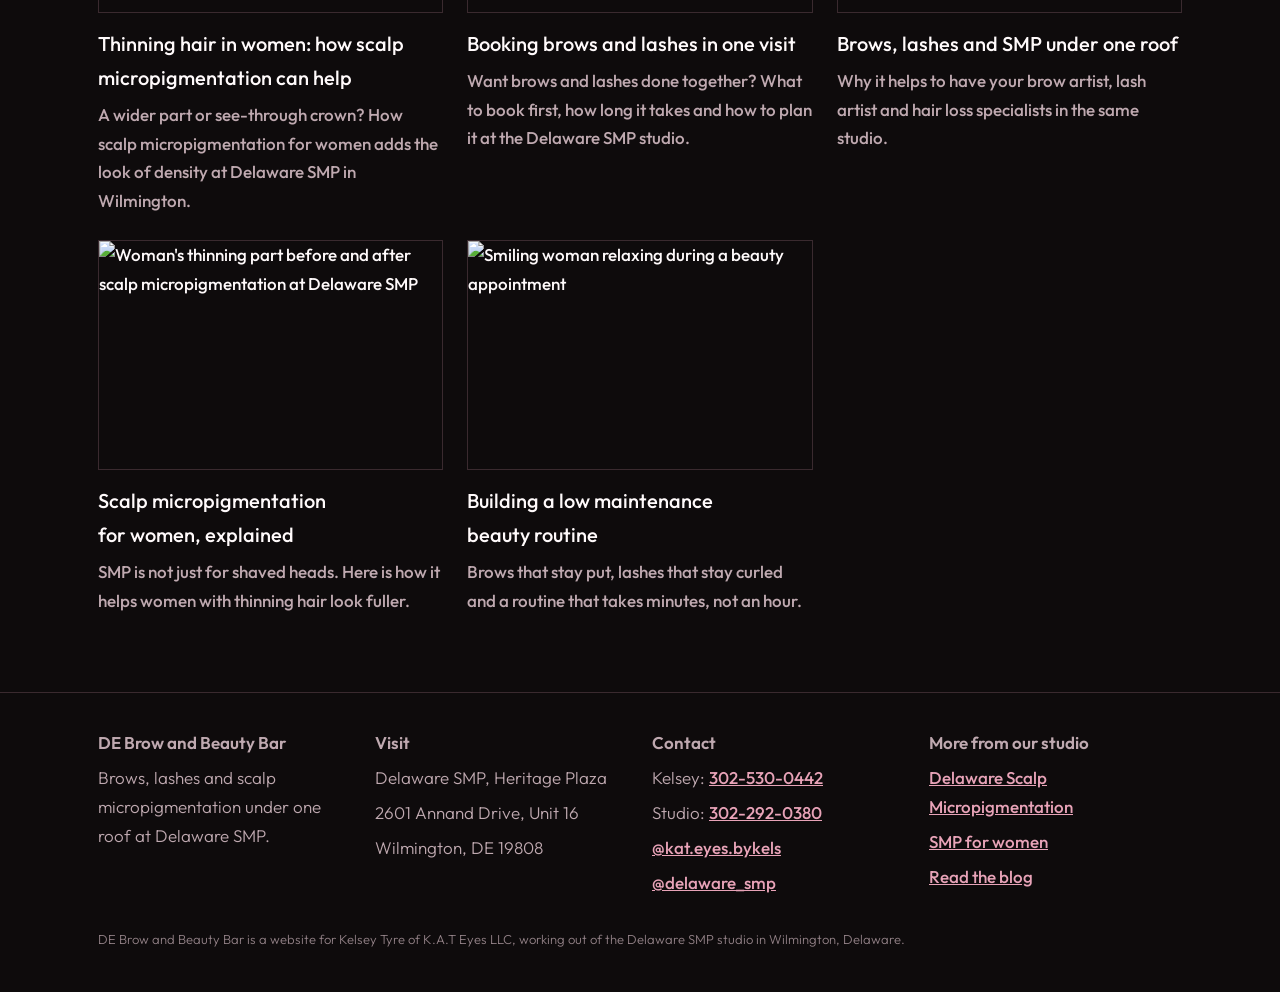
==== commit 148dcafc: "Add 2 new blog posts Co-Authored-By: Claude Opus 5.5 <noreply@anthropic.com> Claude-Session: https:/" ====
--- a/index.html
+++ b/index.html
@@ -125,6 +125,7 @@
 <input type="hidden" name="_subject" value="New consult request from debrowandbeautybar.com">
 <input type="hidden" name="_cc" value="kat.eyes.bykels@gmail.com">
 <input type="hidden" name="_template" value="table">
+<input type="hidden" name="_captcha" value="false">
 <input type="hidden" name="_next" value="https://debrowandbeautybar.com/thanks.html">
 <input type="hidden" name="Website" value="debrowandbeautybar.com">
 <input type="hidden" name="Came from" class="src" value="Direct or unknown">
@@ -173,7 +174,7 @@
 <section class="blog-teaser" aria-labelledby="blog-h">
 <div class="wrap">
 <div class="teaser-head"><h2 id="blog-h">Beauty bar notes</h2><a href="blog/index.html">All posts</a></div>
-<div class="post-list"><a class="post-card" href="blog/one-studio-brows-lashes-and-smp.html"><img src="https://images.pexels.com/photos/5128266/pexels-photo-5128266.jpeg?auto=compress&cs=tinysrgb&w=1200" alt="Lash and brow tools arranged on a gold tray" loading="lazy"><h3>Brows, lashes and SMP under one roof</h3><p>Why it helps to have your brow artist, lash artist and hair loss specialists in the same studio.</p></a><a class="post-card" href="blog/scalp-micropigmentation-for-women-explained.html"><img src="https://delawarescalpmicropigmentation.com/wp-content/uploads/2024/12/hair-loss-solution-women-thinning-hair-delaware-smp-joey-dots.jpg-1-scaled.jpg" alt="Woman&#x27;s thinning part before and after scalp micropigmentation at Delaware SMP" loading="lazy"><h3>Scalp micropigmentation for women, explained</h3><p>SMP is not just for shaved heads. Here is how it helps women with thinning hair look fuller.</p></a><a class="post-card" href="blog/building-a-low-maintenance-beauty-routine.html"><img src="https://images.pexels.com/photos/5128274/pexels-photo-5128274.jpeg?auto=compress&cs=tinysrgb&w=1200" alt="Smiling woman relaxing during a beauty appointment" loading="lazy"><h3>Building a low maintenance beauty routine</h3><p>Brows that stay put, lashes that stay curled and a routine that takes minutes, not an hour.</p></a></div>
+<div class="post-list"><a class="post-card" href="blog/thinning-hair-in-women-scalp-micropigmentation.html"><img src="https://delawarescalpmicropigmentation.com/wp-content/uploads/2024/12/hair-loss-solution-women-thinning-hair-delaware-smp-joey-dots.jpg-1-scaled.jpg" alt="Before and after scalp micropigmentation for a woman with thinning hair at Delaware SMP" loading="lazy"><h3>Thinning hair in women: how scalp micropigmentation can help</h3><p>A wider part or see-through crown? How scalp micropigmentation for women adds the look of density at Delaware SMP in Wilmington.</p></a><a class="post-card" href="blog/brows-and-lashes-in-one-visit.html"><img src="https://images.pexels.com/photos/5128266/pexels-photo-5128266.jpeg?auto=compress&cs=tinysrgb&w=1200" alt="Lash and brow tools arranged on a gold tray" loading="lazy"><h3>Booking brows and lashes in one visit</h3><p>Want brows and lashes done together? What to book first, how long it takes and how to plan it at the Delaware SMP studio.</p></a><a class="post-card" href="blog/one-studio-brows-lashes-and-smp.html"><img src="https://images.pexels.com/photos/5128266/pexels-photo-5128266.jpeg?auto=compress&cs=tinysrgb&w=1200" alt="Lash and brow tools arranged on a gold tray" loading="lazy"><h3>Brows, lashes and SMP under one roof</h3><p>Why it helps to have your brow artist, lash artist and hair loss specialists in the same studio.</p></a><a class="post-card" href="blog/scalp-micropigmentation-for-women-explained.html"><img src="https://delawarescalpmicropigmentation.com/wp-content/uploads/2024/12/hair-loss-solution-women-thinning-hair-delaware-smp-joey-dots.jpg-1-scaled.jpg" alt="Woman&#x27;s thinning part before and after scalp micropigmentation at Delaware SMP" loading="lazy"><h3>Scalp micropigmentation for women, explained</h3><p>SMP is not just for shaved heads. Here is how it helps women with thinning hair look fuller.</p></a><a class="post-card" href="blog/building-a-low-maintenance-beauty-routine.html"><img src="https://images.pexels.com/photos/5128274/pexels-photo-5128274.jpeg?auto=compress&cs=tinysrgb&w=1200" alt="Smiling woman relaxing during a beauty appointment" loading="lazy"><h3>Building a low maintenance beauty routine</h3><p>Brows that stay put, lashes that stay curled and a routine that takes minutes, not an hour.</p></a></div>
 </div>
 </section>
 
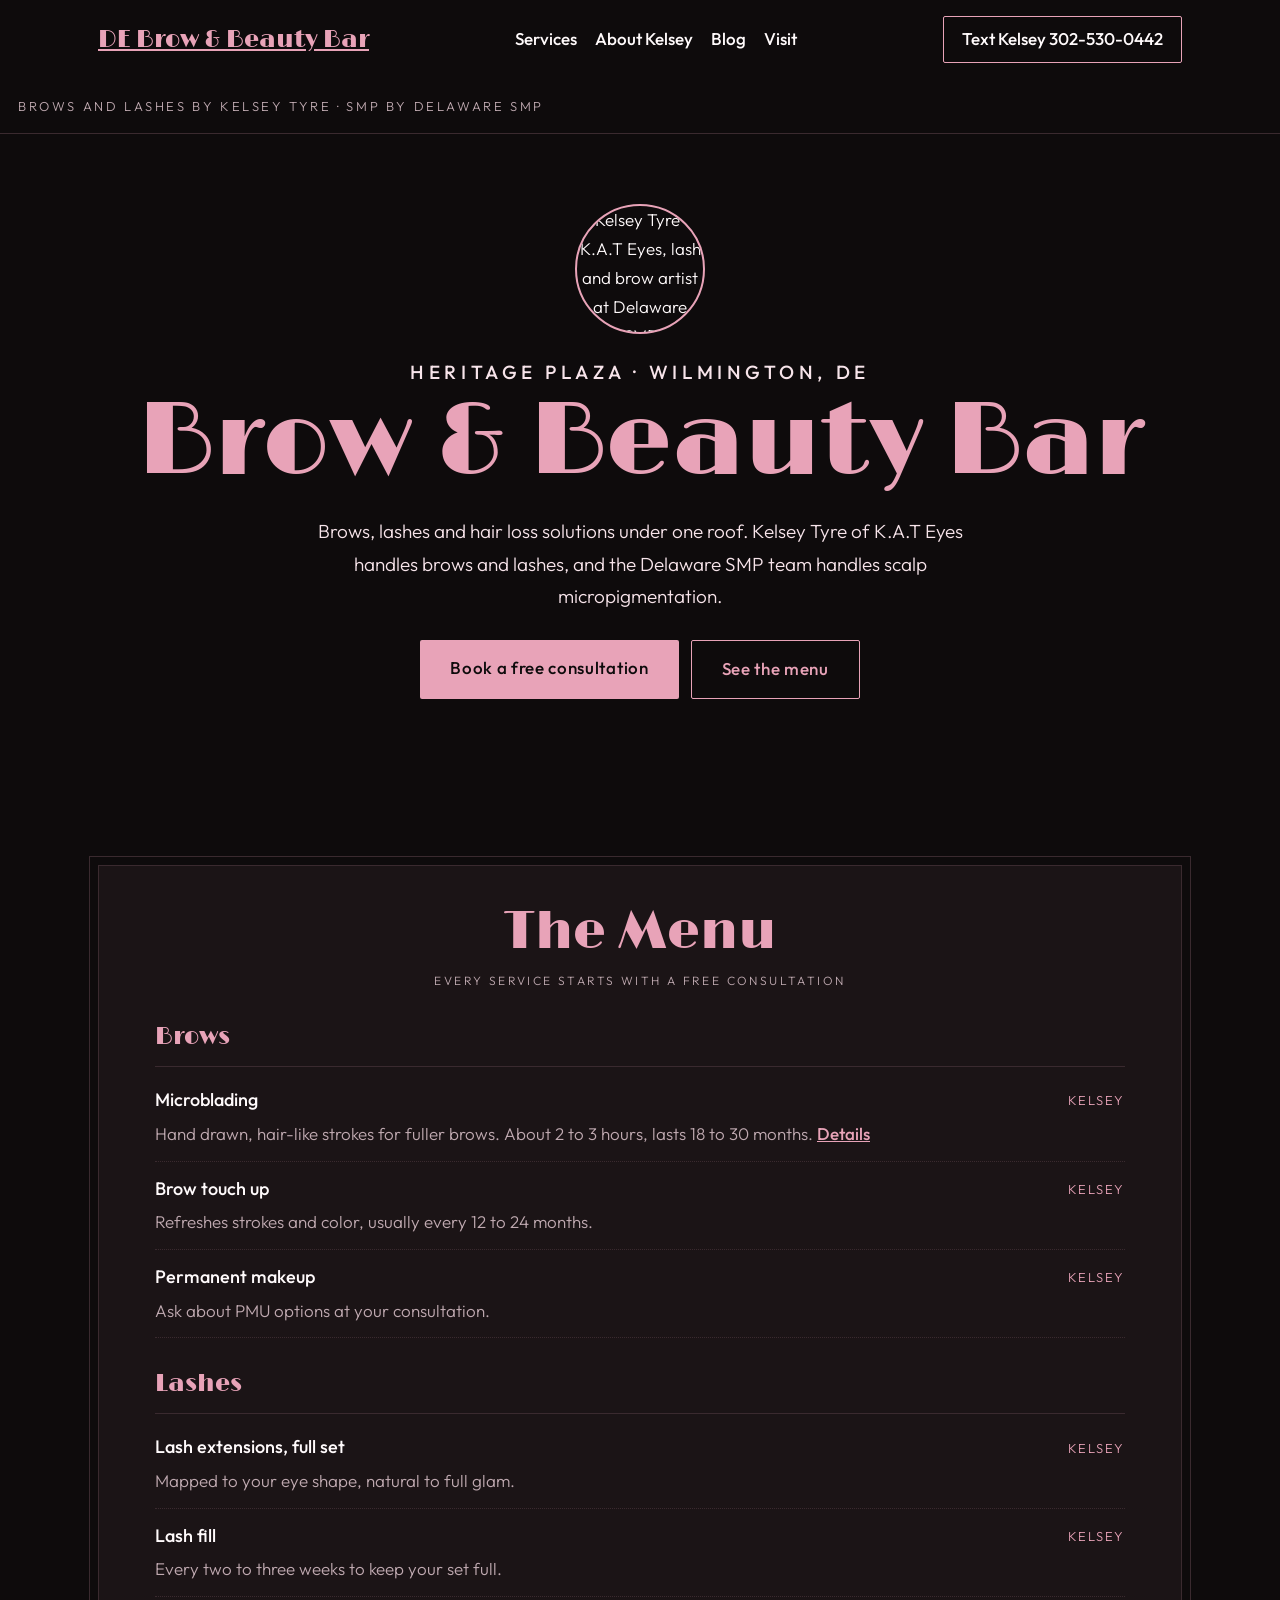
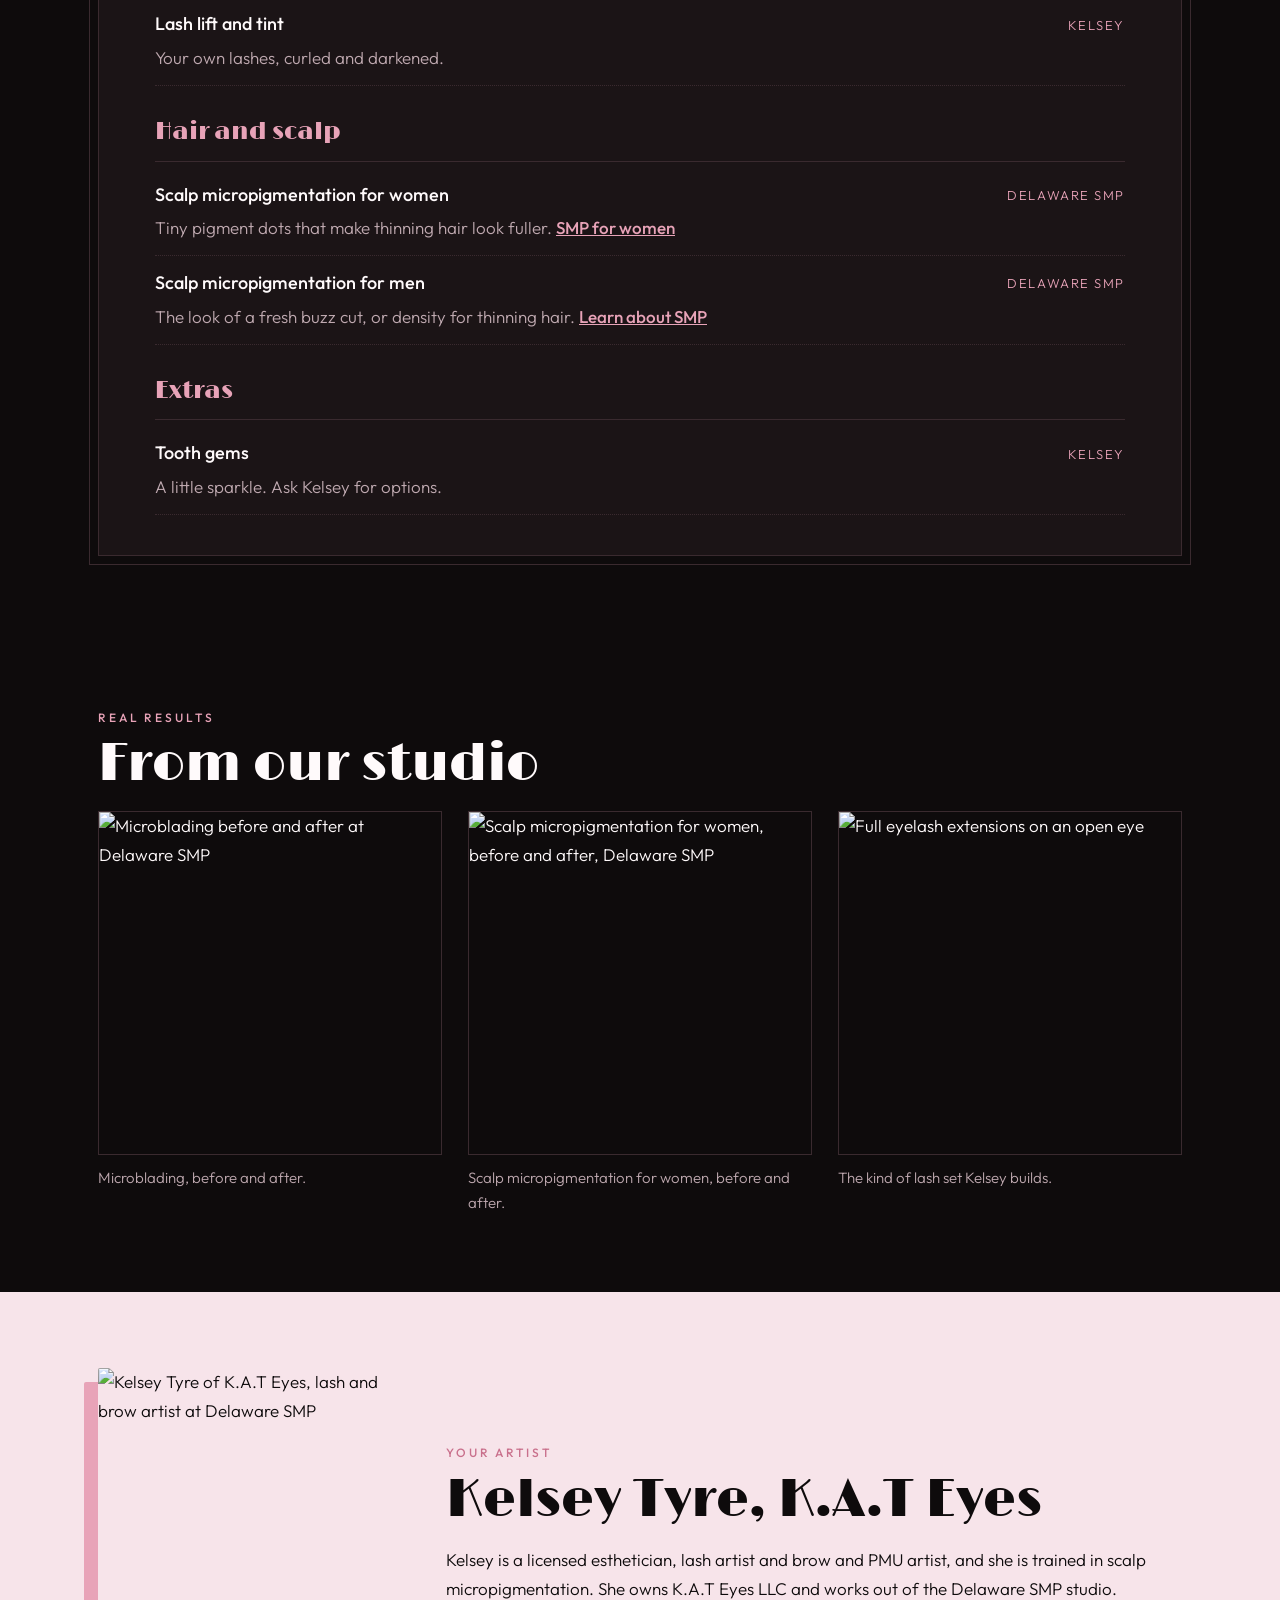
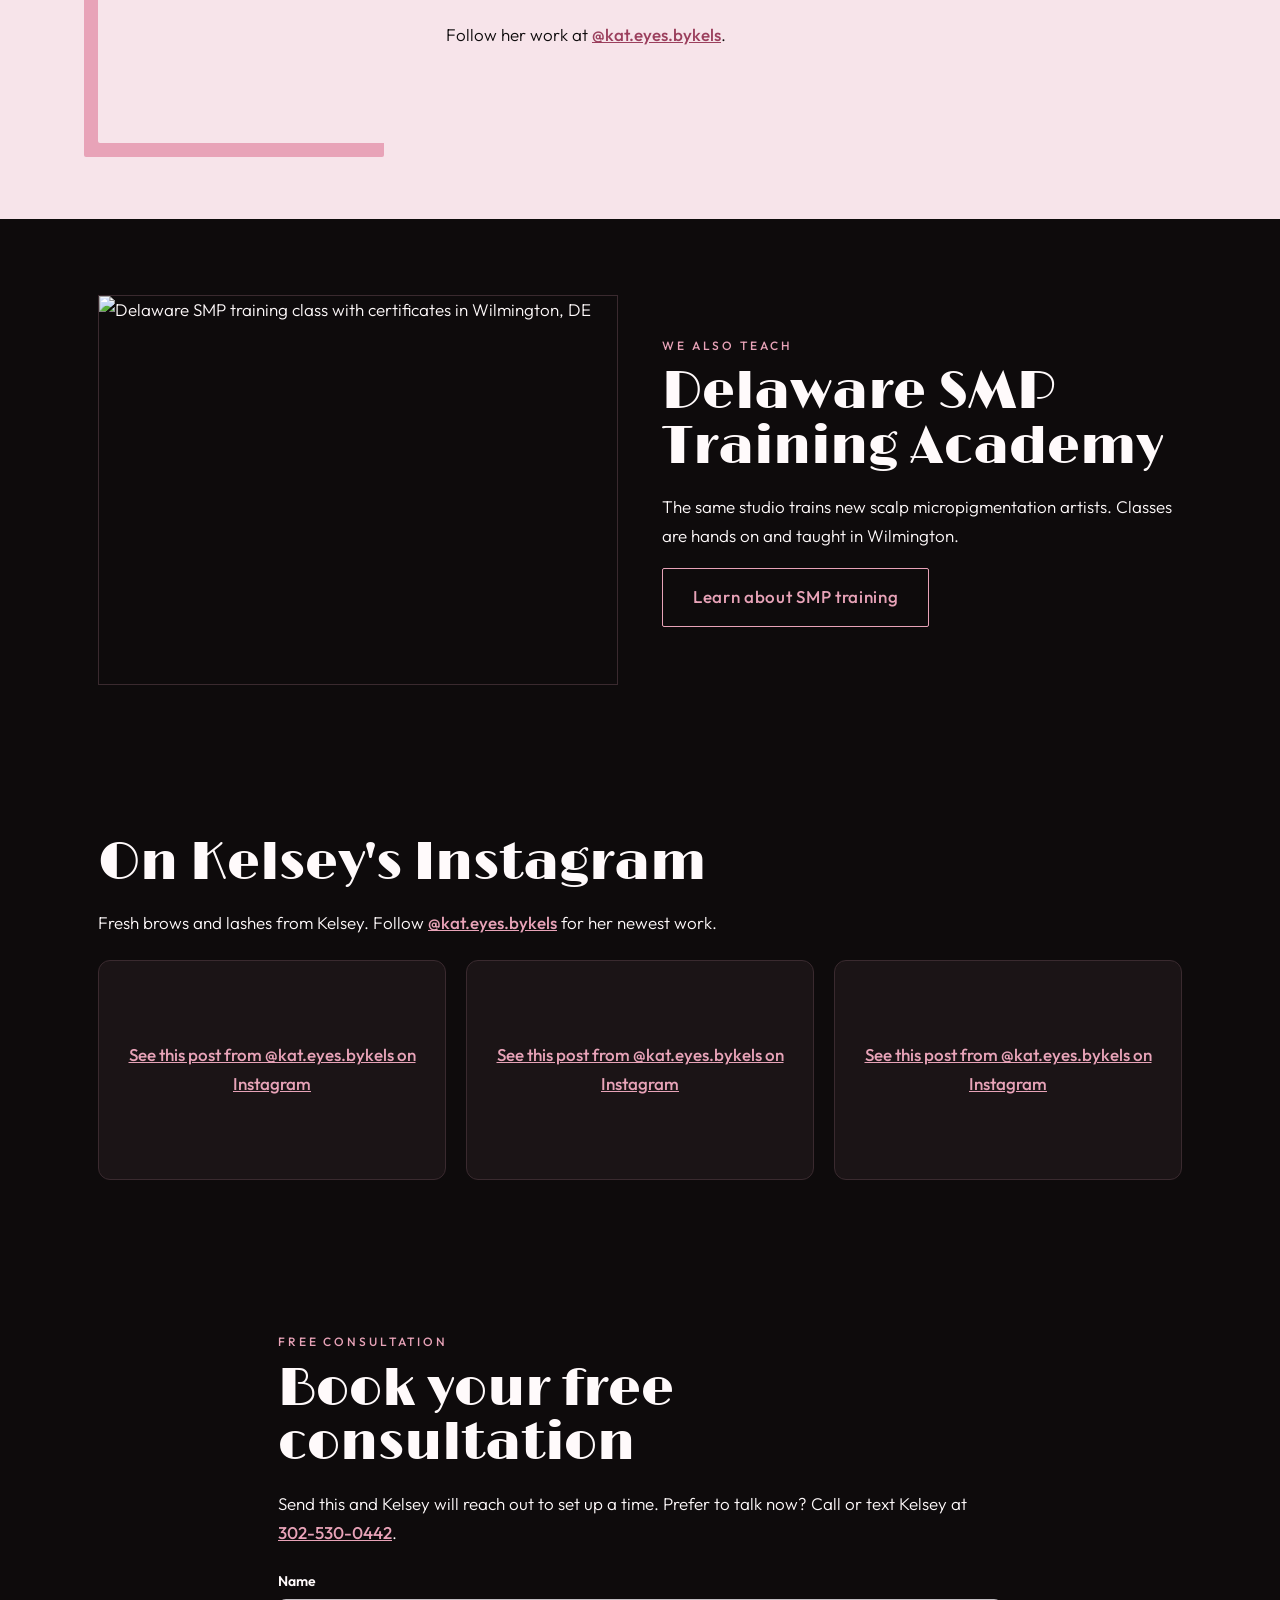
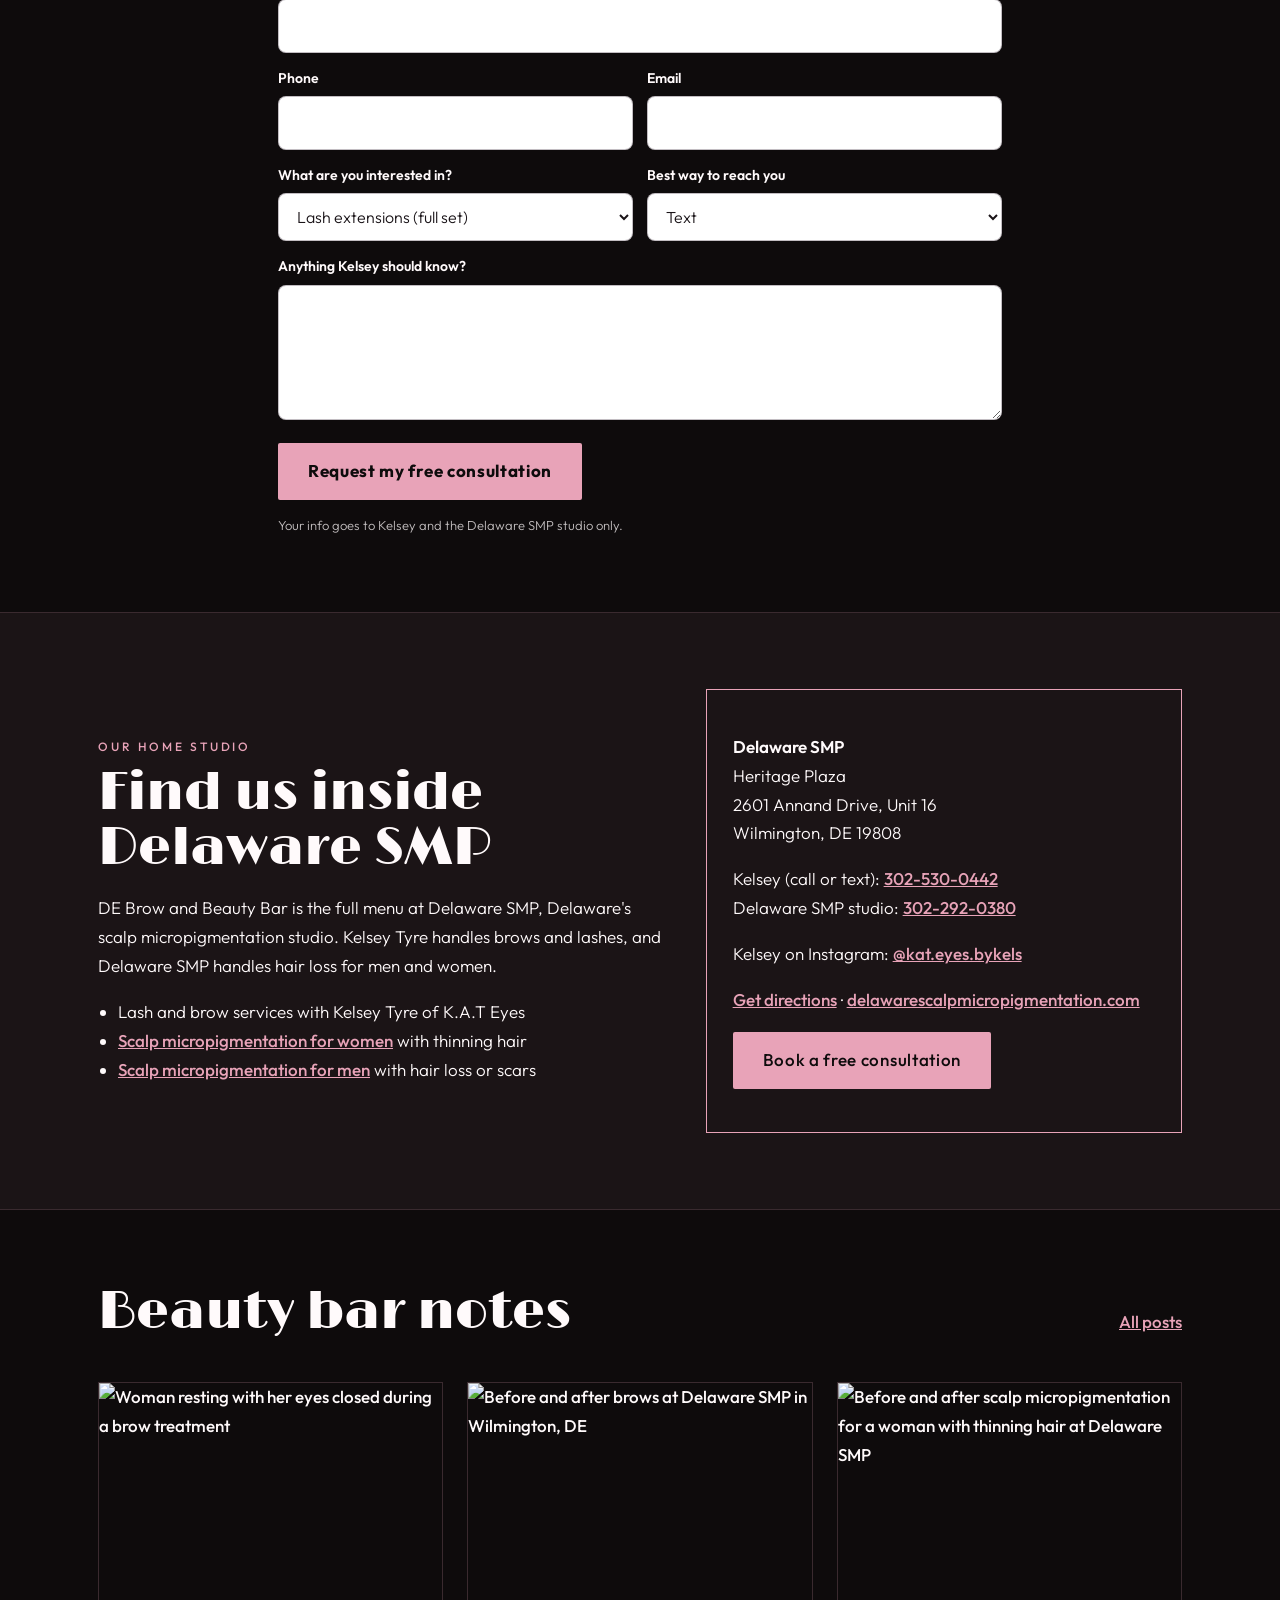
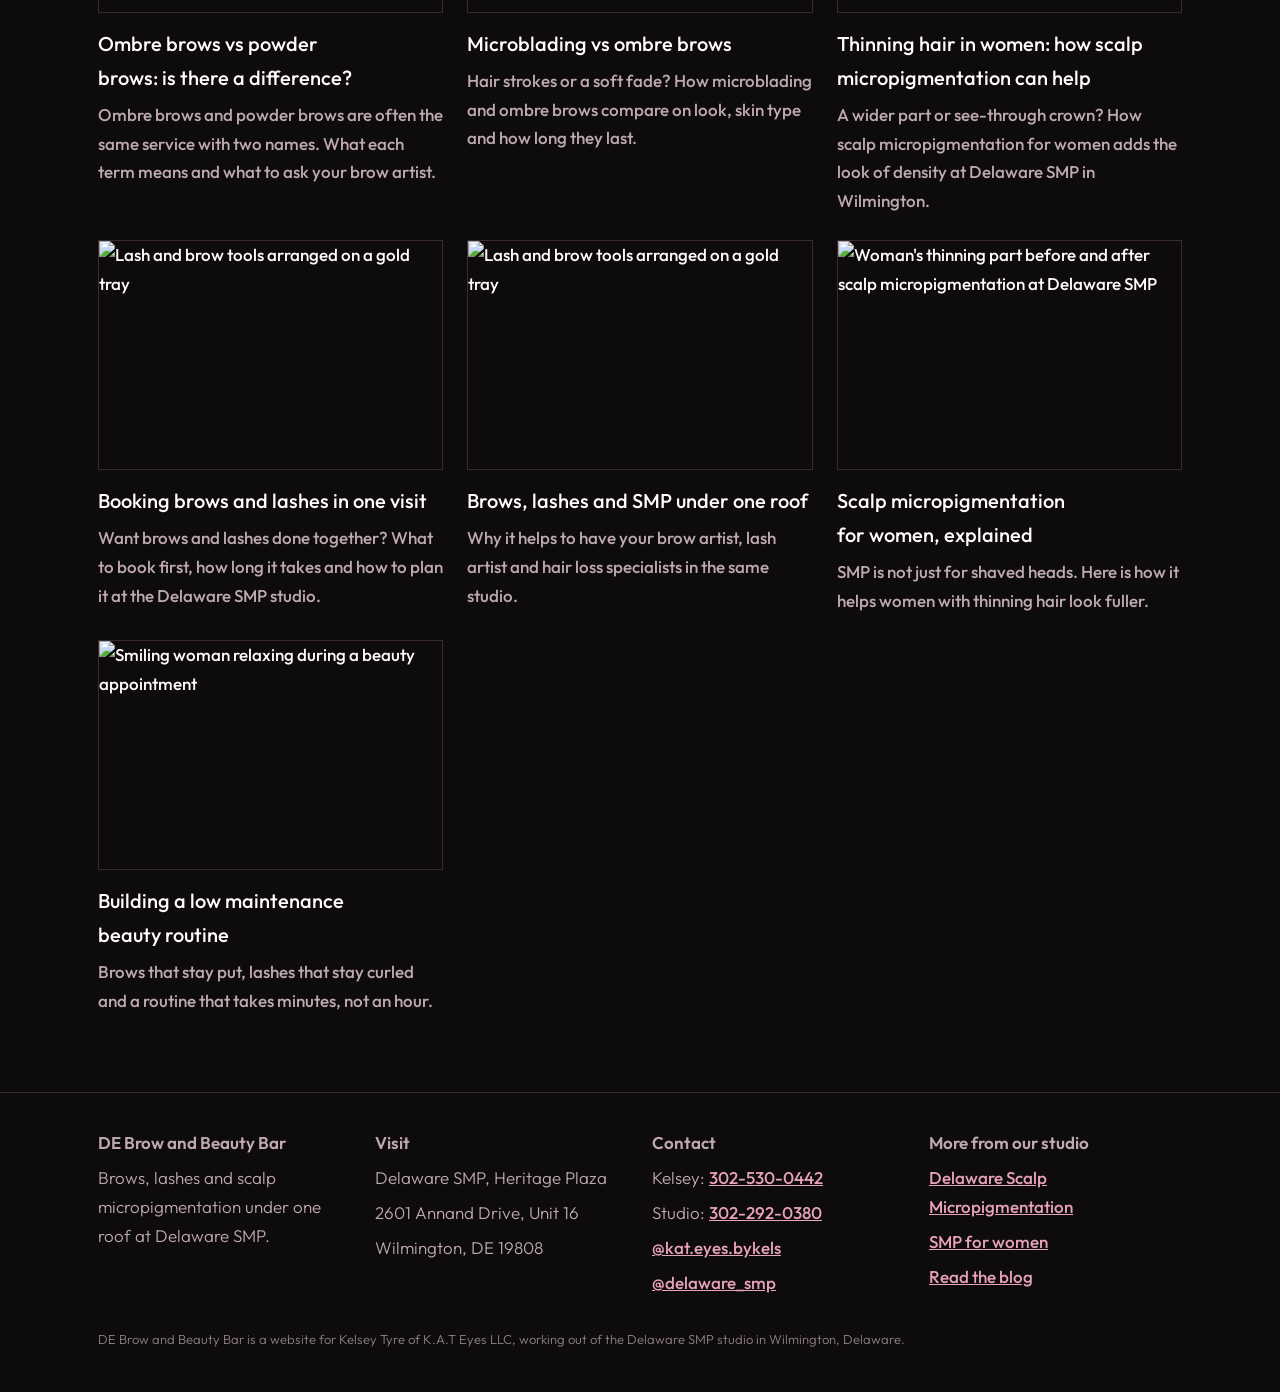
==== commit 2899ab81: "Add brow comparison blog posts Co-Authored-By: Claude Opus 5.5 <noreply@anthropic.com> Claude-Sessio" ====
--- a/index.html
+++ b/index.html
@@ -174,7 +174,7 @@
 <section class="blog-teaser" aria-labelledby="blog-h">
 <div class="wrap">
 <div class="teaser-head"><h2 id="blog-h">Beauty bar notes</h2><a href="blog/index.html">All posts</a></div>
-<div class="post-list"><a class="post-card" href="blog/thinning-hair-in-women-scalp-micropigmentation.html"><img src="https://delawarescalpmicropigmentation.com/wp-content/uploads/2024/12/hair-loss-solution-women-thinning-hair-delaware-smp-joey-dots.jpg-1-scaled.jpg" alt="Before and after scalp micropigmentation for a woman with thinning hair at Delaware SMP" loading="lazy"><h3>Thinning hair in women: how scalp micropigmentation can help</h3><p>A wider part or see-through crown? How scalp micropigmentation for women adds the look of density at Delaware SMP in Wilmington.</p></a><a class="post-card" href="blog/brows-and-lashes-in-one-visit.html"><img src="https://images.pexels.com/photos/5128266/pexels-photo-5128266.jpeg?auto=compress&cs=tinysrgb&w=1200" alt="Lash and brow tools arranged on a gold tray" loading="lazy"><h3>Booking brows and lashes in one visit</h3><p>Want brows and lashes done together? What to book first, how long it takes and how to plan it at the Delaware SMP studio.</p></a><a class="post-card" href="blog/one-studio-brows-lashes-and-smp.html"><img src="https://images.pexels.com/photos/5128266/pexels-photo-5128266.jpeg?auto=compress&cs=tinysrgb&w=1200" alt="Lash and brow tools arranged on a gold tray" loading="lazy"><h3>Brows, lashes and SMP under one roof</h3><p>Why it helps to have your brow artist, lash artist and hair loss specialists in the same studio.</p></a><a class="post-card" href="blog/scalp-micropigmentation-for-women-explained.html"><img src="https://delawarescalpmicropigmentation.com/wp-content/uploads/2024/12/hair-loss-solution-women-thinning-hair-delaware-smp-joey-dots.jpg-1-scaled.jpg" alt="Woman&#x27;s thinning part before and after scalp micropigmentation at Delaware SMP" loading="lazy"><h3>Scalp micropigmentation for women, explained</h3><p>SMP is not just for shaved heads. Here is how it helps women with thinning hair look fuller.</p></a><a class="post-card" href="blog/building-a-low-maintenance-beauty-routine.html"><img src="https://images.pexels.com/photos/5128274/pexels-photo-5128274.jpeg?auto=compress&cs=tinysrgb&w=1200" alt="Smiling woman relaxing during a beauty appointment" loading="lazy"><h3>Building a low maintenance beauty routine</h3><p>Brows that stay put, lashes that stay curled and a routine that takes minutes, not an hour.</p></a></div>
+<div class="post-list"><a class="post-card" href="blog/ombre-brows-vs-powder-brows.html"><img src="https://images.pexels.com/photos/5178001/pexels-photo-5178001.jpeg?auto=compress&cs=tinysrgb&w=1200" alt="Woman resting with her eyes closed during a brow treatment" loading="lazy"><h3>Ombre brows vs powder brows: is there a difference?</h3><p>Ombre brows and powder brows are often the same service with two names. What each term means and what to ask your brow artist.</p></a><a class="post-card" href="blog/microblading-vs-ombre-brows.html"><img src="https://delawarescalpmicropigmentation.com/wp-content/uploads/2021/08/Microblading.png" alt="Before and after brows at Delaware SMP in Wilmington, DE" loading="lazy"><h3>Microblading vs ombre brows</h3><p>Hair strokes or a soft fade? How microblading and ombre brows compare on look, skin type and how long they last.</p></a><a class="post-card" href="blog/thinning-hair-in-women-scalp-micropigmentation.html"><img src="https://delawarescalpmicropigmentation.com/wp-content/uploads/2024/12/hair-loss-solution-women-thinning-hair-delaware-smp-joey-dots.jpg-1-scaled.jpg" alt="Before and after scalp micropigmentation for a woman with thinning hair at Delaware SMP" loading="lazy"><h3>Thinning hair in women: how scalp micropigmentation can help</h3><p>A wider part or see-through crown? How scalp micropigmentation for women adds the look of density at Delaware SMP in Wilmington.</p></a><a class="post-card" href="blog/brows-and-lashes-in-one-visit.html"><img src="https://images.pexels.com/photos/5128266/pexels-photo-5128266.jpeg?auto=compress&cs=tinysrgb&w=1200" alt="Lash and brow tools arranged on a gold tray" loading="lazy"><h3>Booking brows and lashes in one visit</h3><p>Want brows and lashes done together? What to book first, how long it takes and how to plan it at the Delaware SMP studio.</p></a><a class="post-card" href="blog/one-studio-brows-lashes-and-smp.html"><img src="https://images.pexels.com/photos/5128266/pexels-photo-5128266.jpeg?auto=compress&cs=tinysrgb&w=1200" alt="Lash and brow tools arranged on a gold tray" loading="lazy"><h3>Brows, lashes and SMP under one roof</h3><p>Why it helps to have your brow artist, lash artist and hair loss specialists in the same studio.</p></a><a class="post-card" href="blog/scalp-micropigmentation-for-women-explained.html"><img src="https://delawarescalpmicropigmentation.com/wp-content/uploads/2024/12/hair-loss-solution-women-thinning-hair-delaware-smp-joey-dots.jpg-1-scaled.jpg" alt="Woman&#x27;s thinning part before and after scalp micropigmentation at Delaware SMP" loading="lazy"><h3>Scalp micropigmentation for women, explained</h3><p>SMP is not just for shaved heads. Here is how it helps women with thinning hair look fuller.</p></a><a class="post-card" href="blog/building-a-low-maintenance-beauty-routine.html"><img src="https://images.pexels.com/photos/5128274/pexels-photo-5128274.jpeg?auto=compress&cs=tinysrgb&w=1200" alt="Smiling woman relaxing during a beauty appointment" loading="lazy"><h3>Building a low maintenance beauty routine</h3><p>Brows that stay put, lashes that stay curled and a routine that takes minutes, not an hour.</p></a></div>
 </div>
 </section>
 
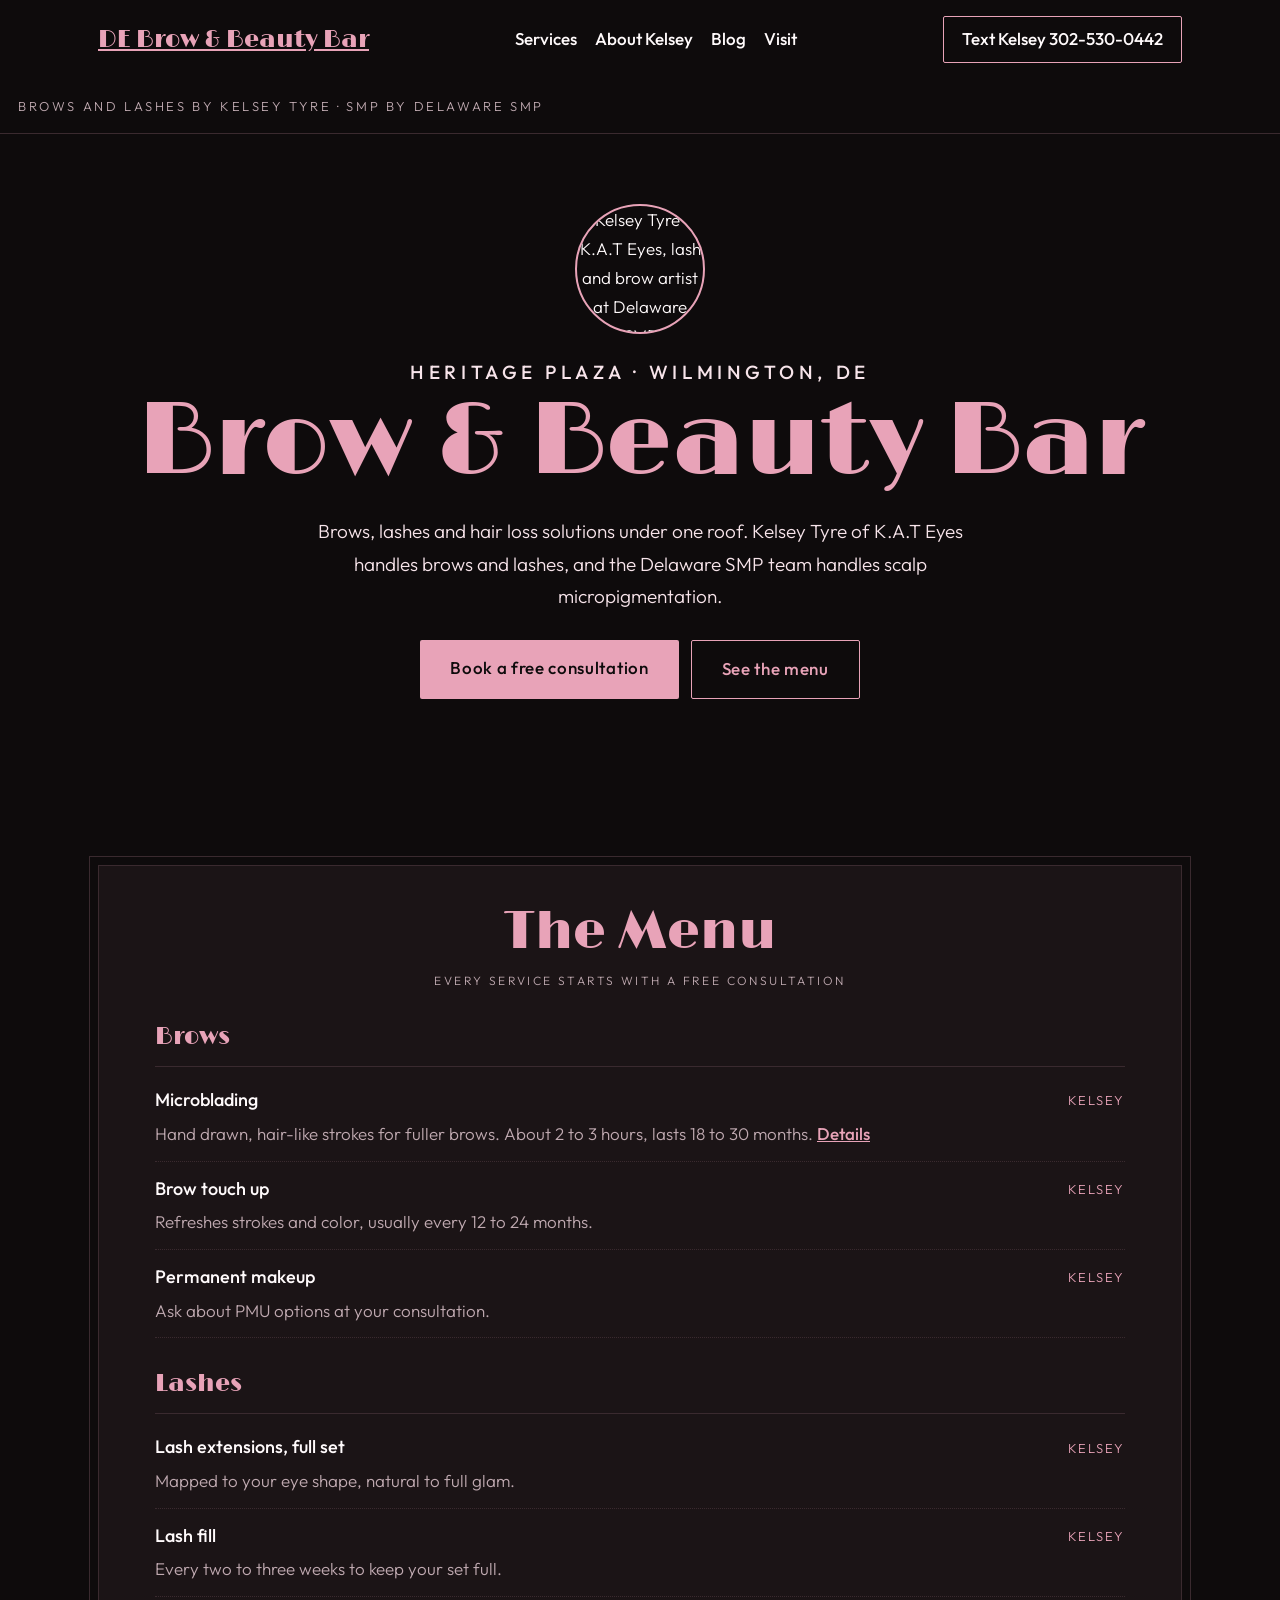
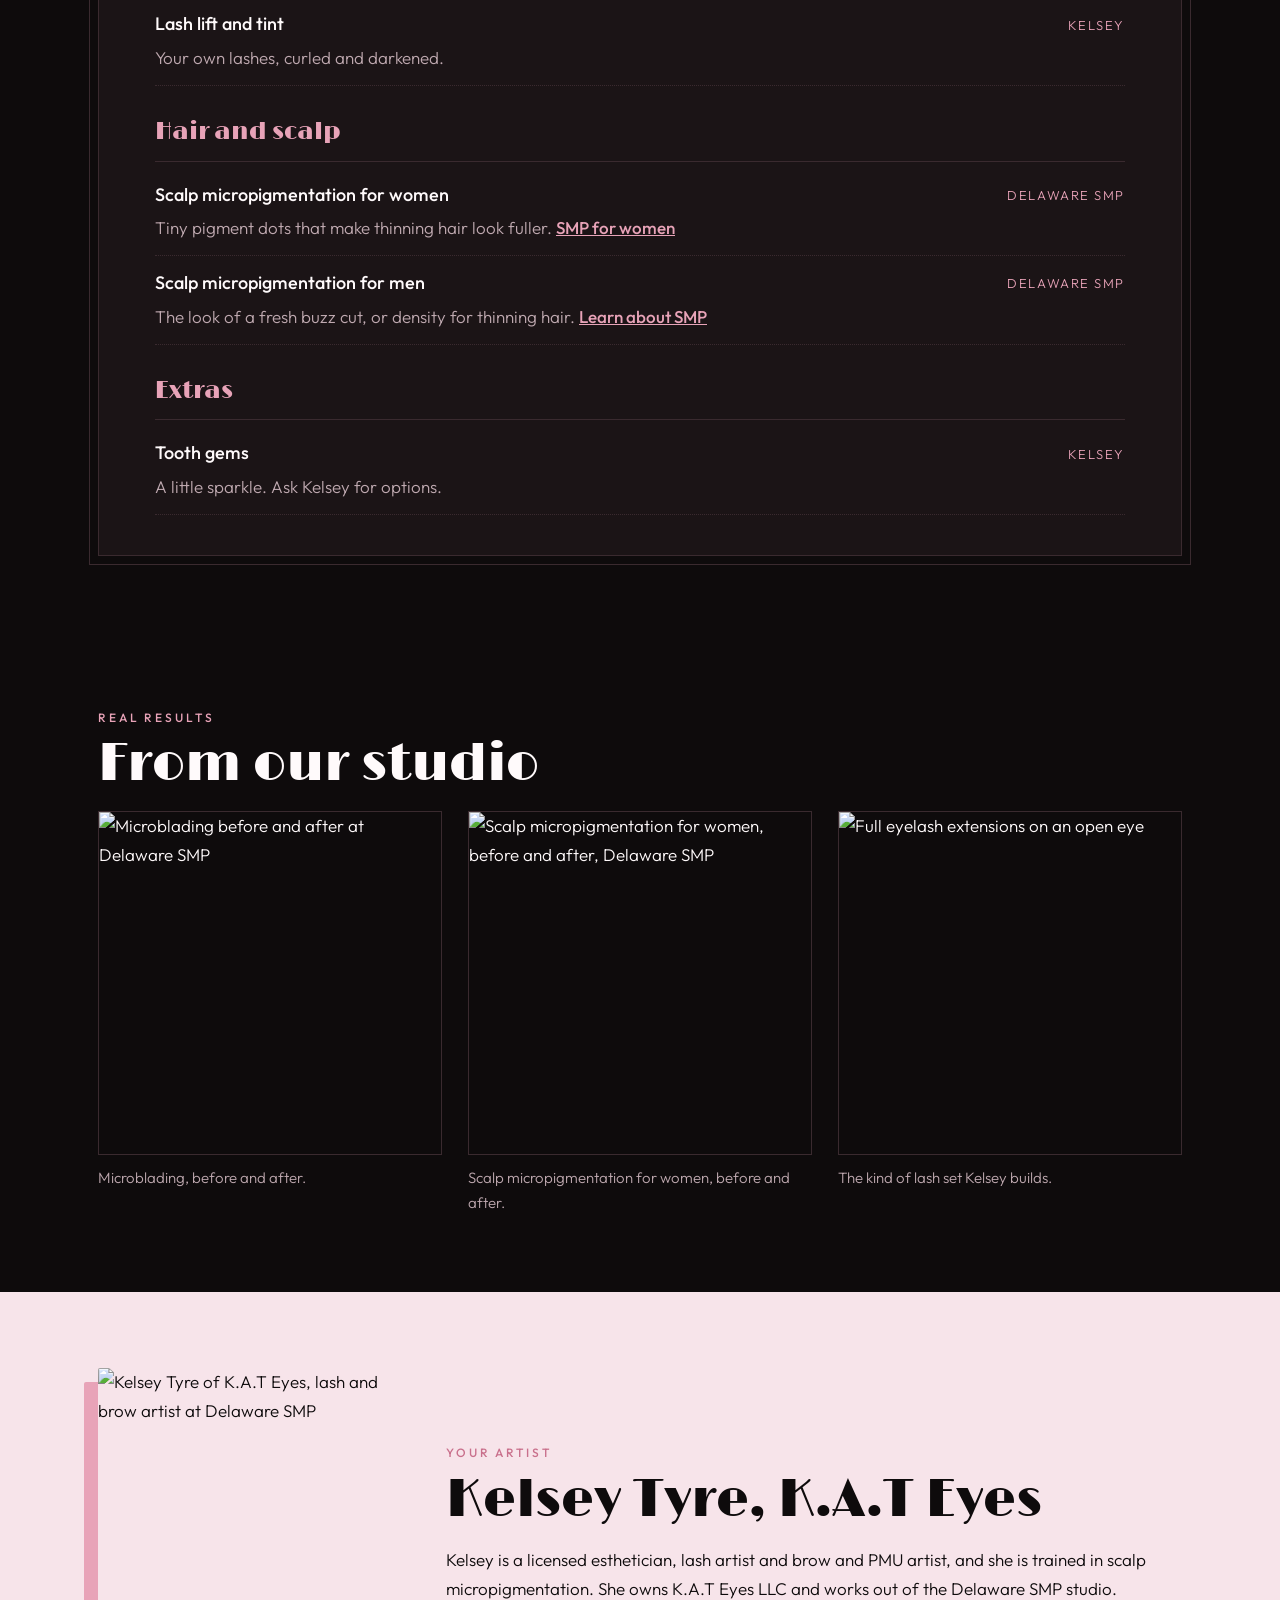
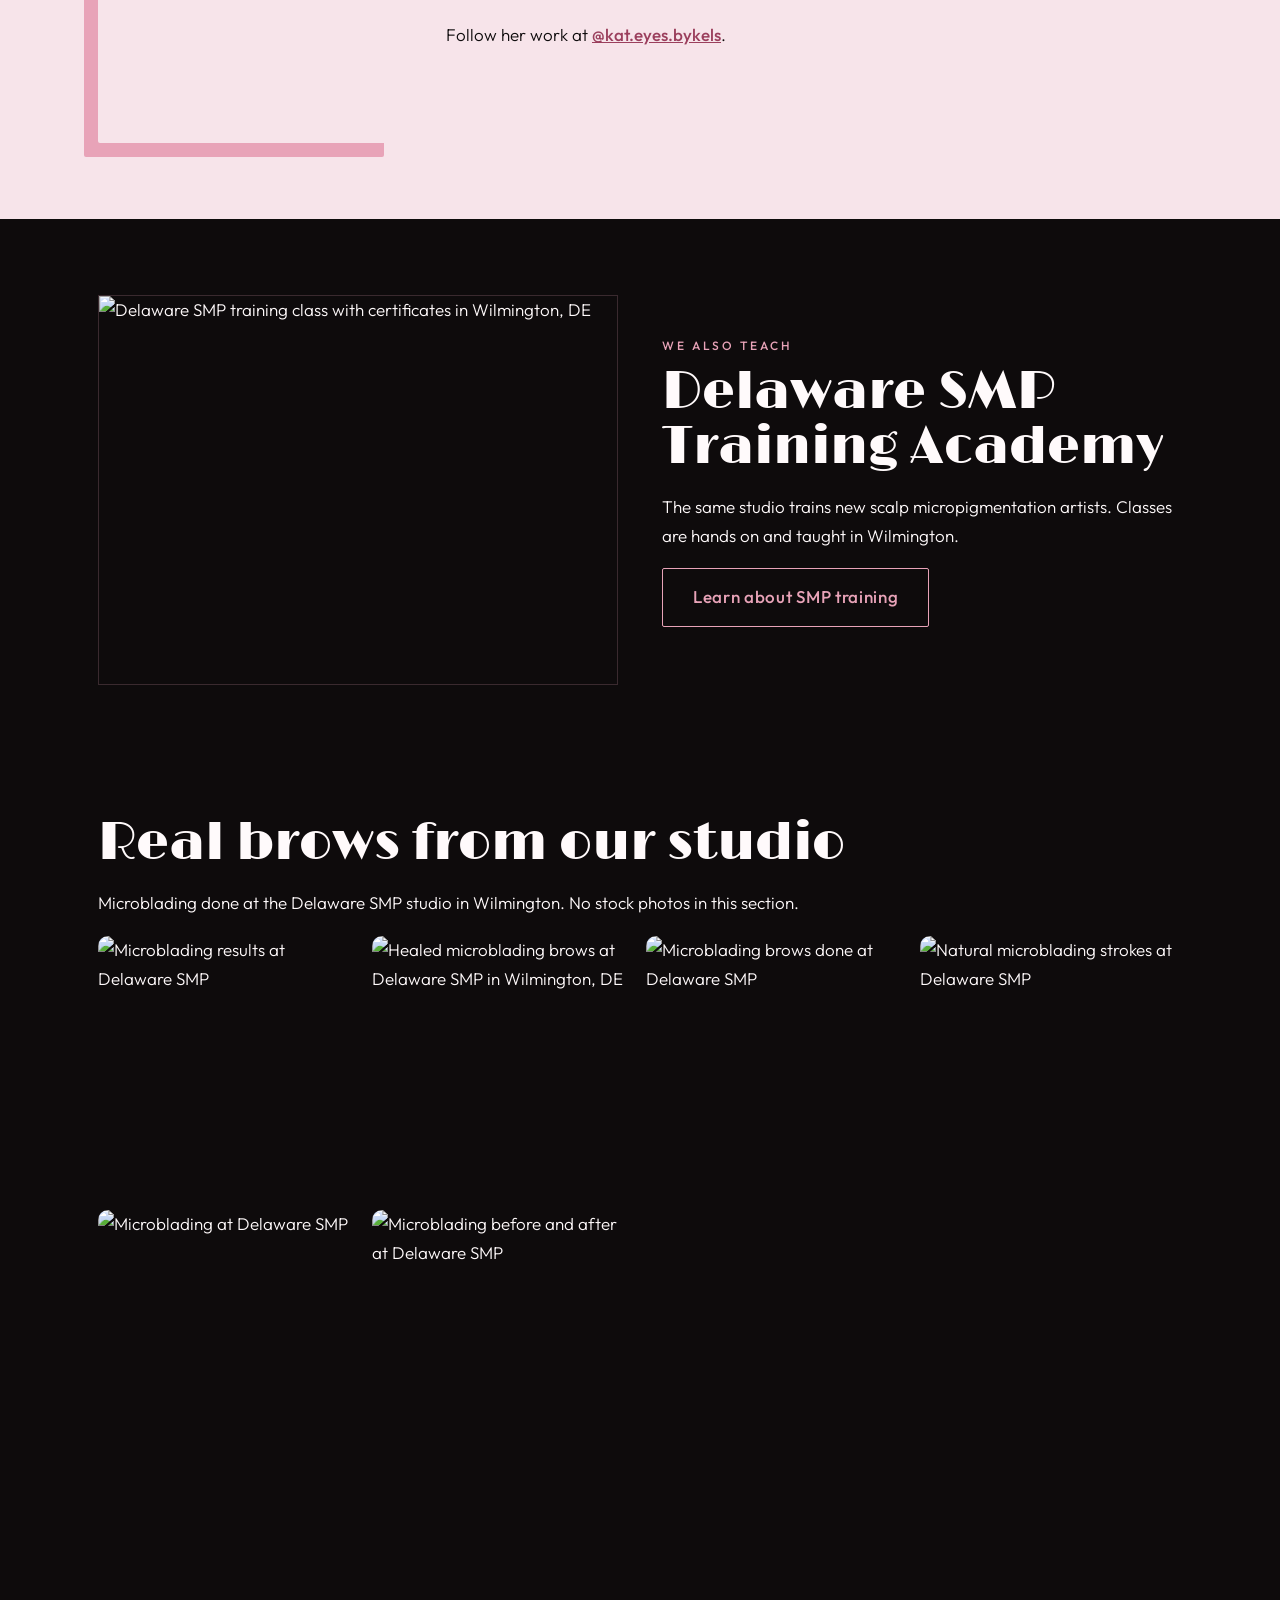
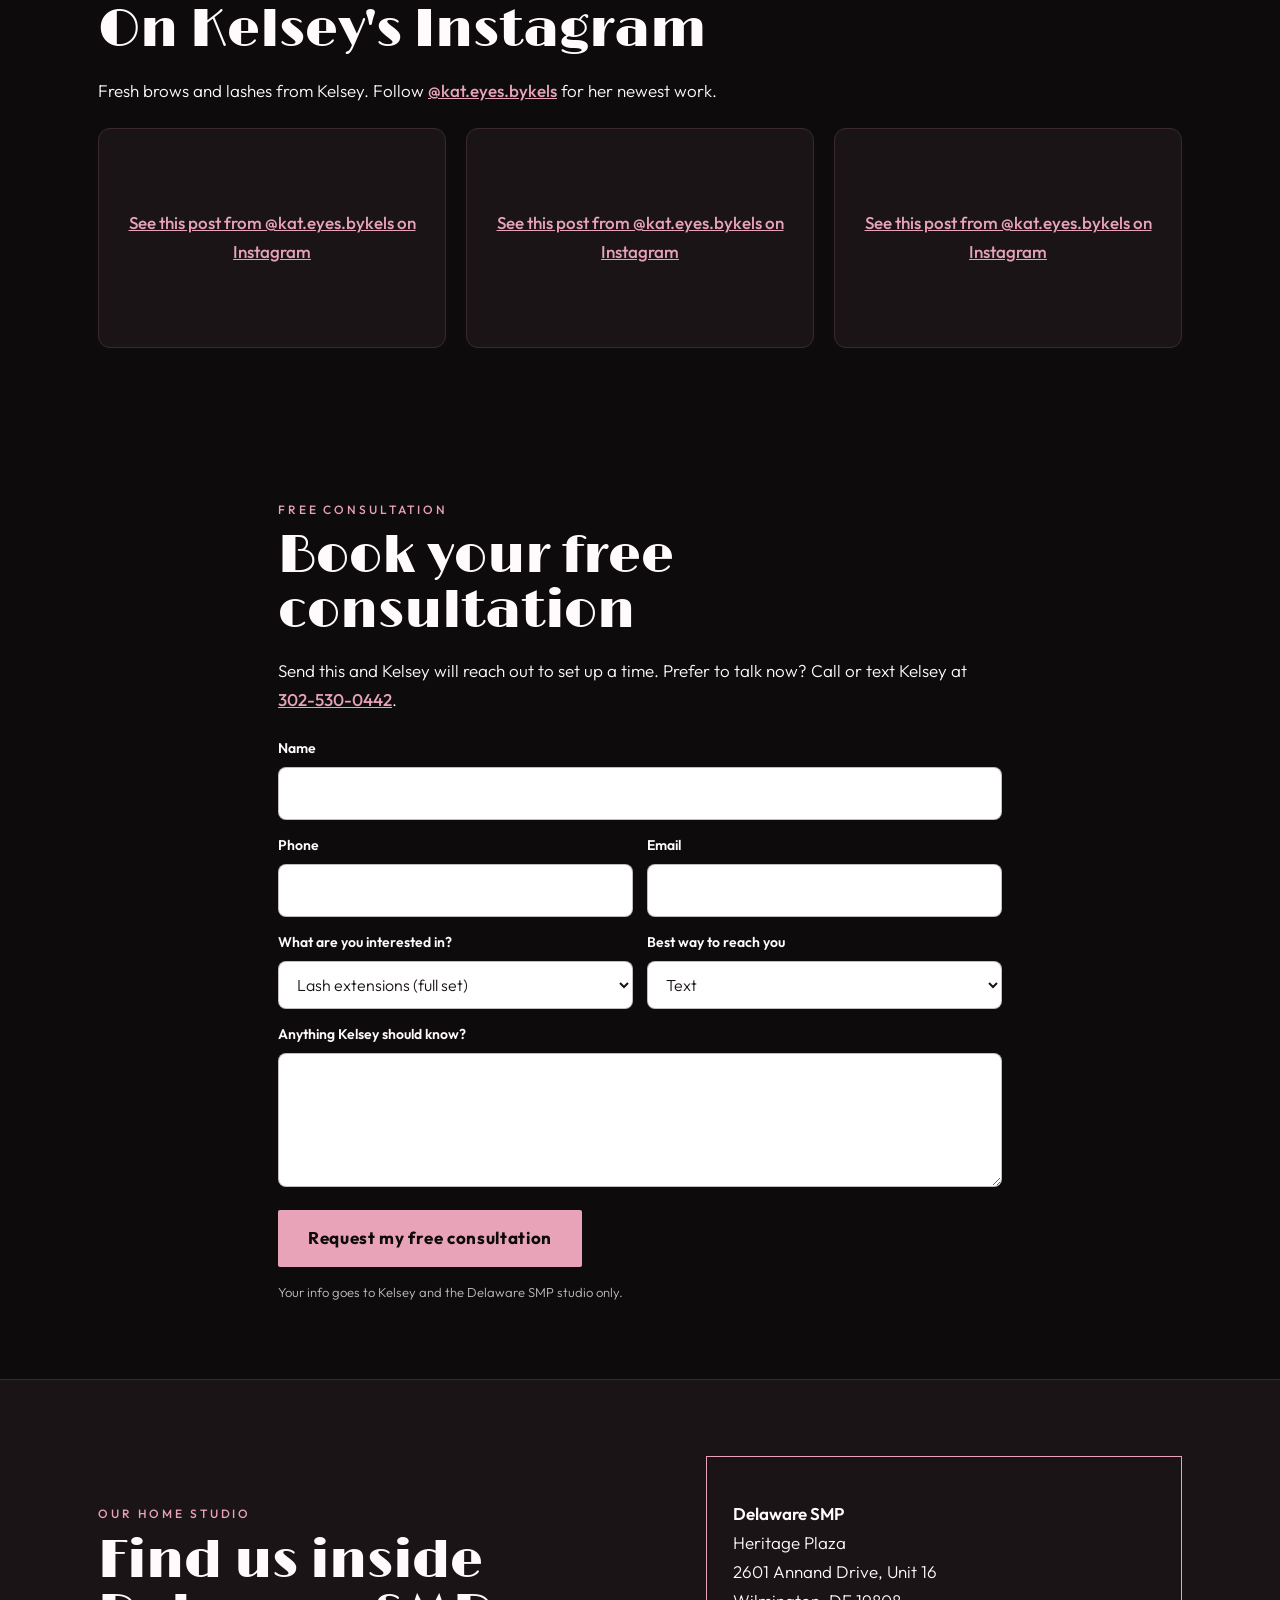
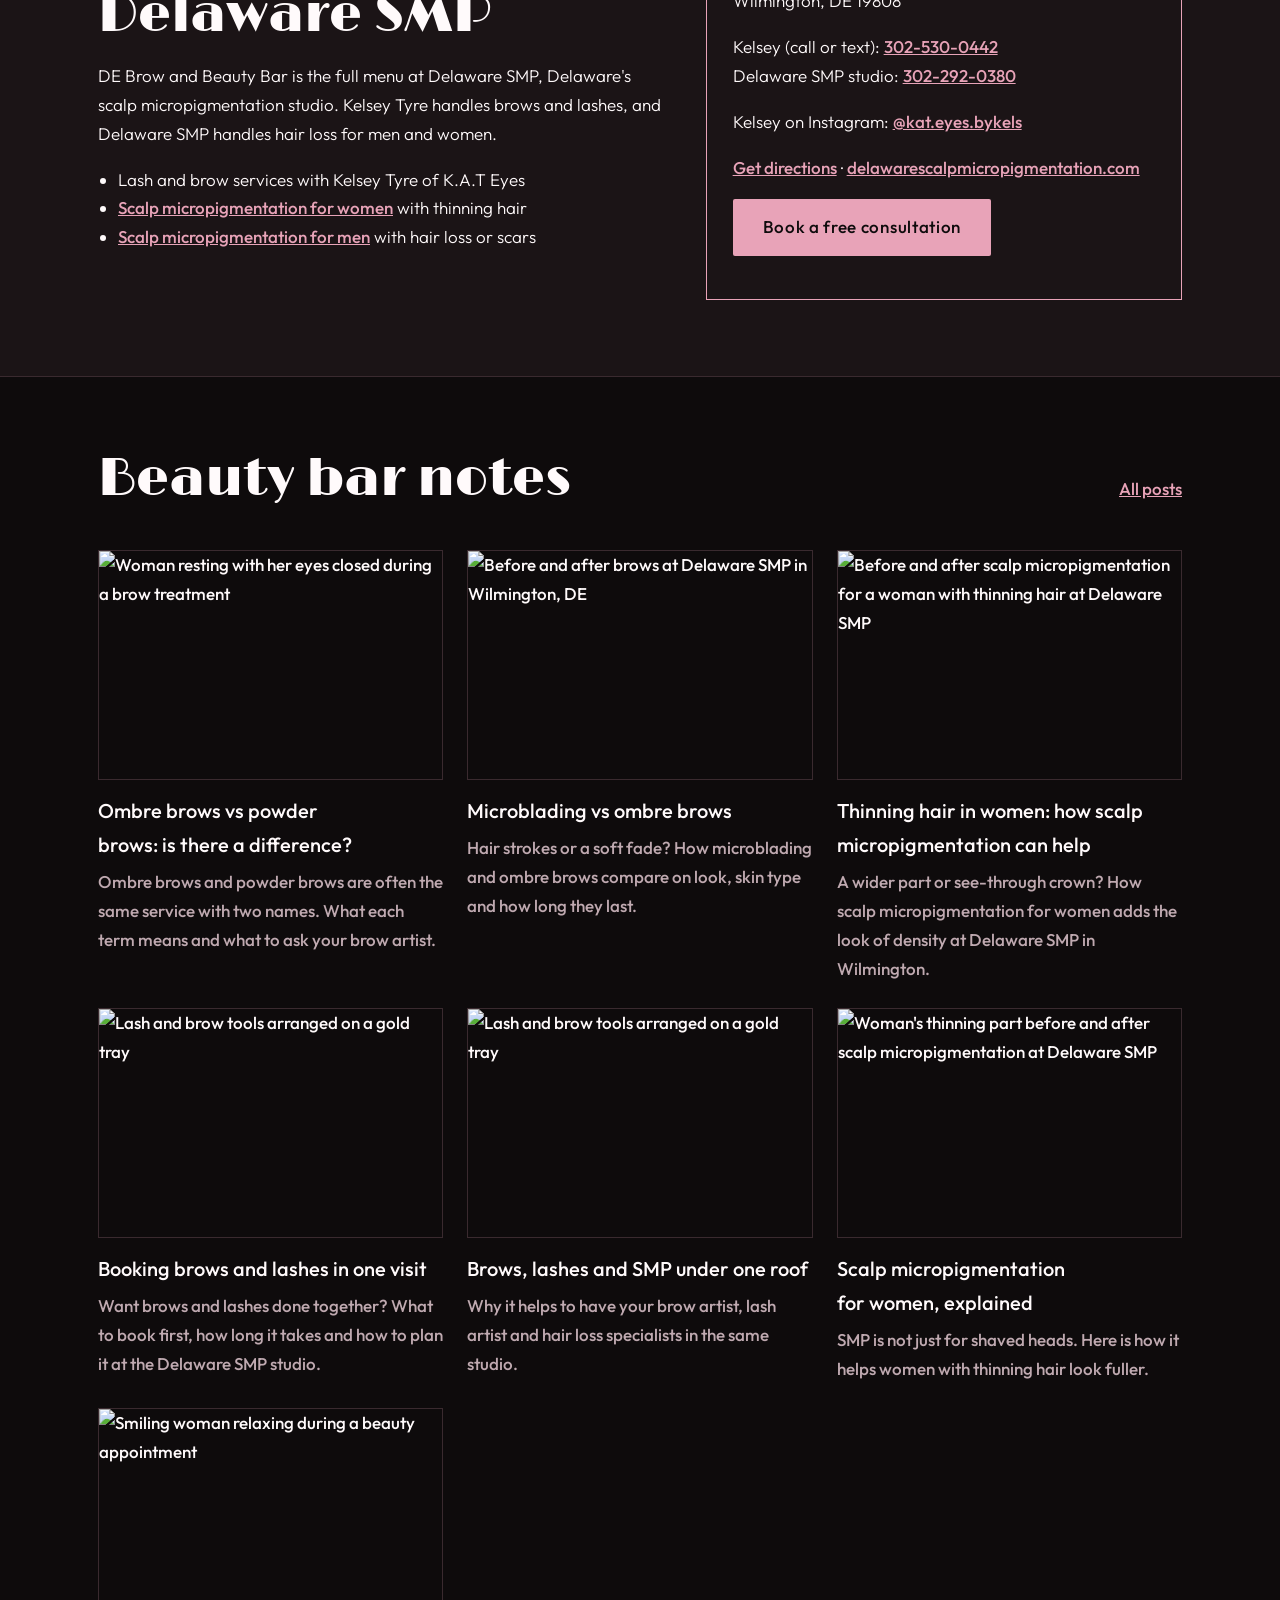
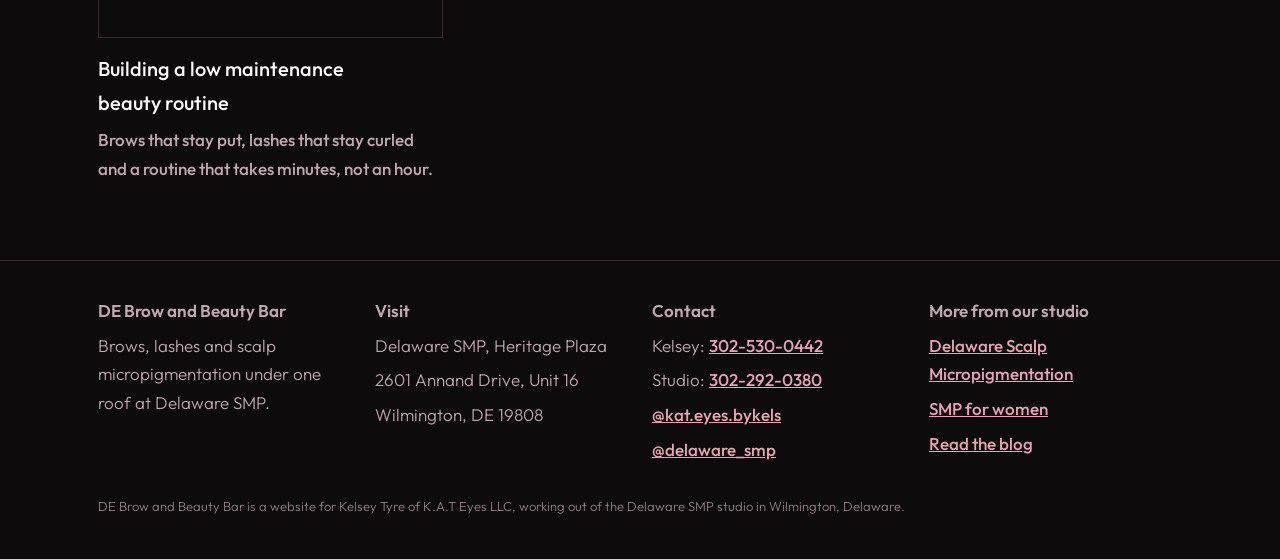
==== commit 78ae2dbd: "Add real-photo brow gallery Co-Authored-By: Claude Opus 5.5 <noreply@anthropic.com> Claude-Session: " ====
--- a/index.html
+++ b/index.html
@@ -107,6 +107,13 @@
 </div>
 </section>
 
+<section class="gallery" aria-labelledby="gal-h">
+<div class="wrap">
+<h2 id="gal-h">Real brows from our studio</h2>
+<p>Microblading done at the Delaware SMP studio in Wilmington. No stock photos in this section.</p>
+<div class="gal-grid"><figure><img src="https://delawarescalpmicropigmentation.com/wp-content/uploads/2023/03/IMG_4636-scaled.jpg" alt="Microblading results at Delaware SMP" loading="lazy"></figure><figure><img src="https://delawarescalpmicropigmentation.com/wp-content/uploads/2023/03/IMG_9006-1.jpg" alt="Healed microblading brows at Delaware SMP in Wilmington, DE" loading="lazy"></figure><figure><img src="https://delawarescalpmicropigmentation.com/wp-content/uploads/2023/03/IMG_2310-1.jpg" alt="Microblading brows done at Delaware SMP" loading="lazy"></figure><figure><img src="https://delawarescalpmicropigmentation.com/wp-content/uploads/2023/03/IMG_4794.jpg" alt="Natural microblading strokes at Delaware SMP" loading="lazy"></figure><figure><img src="https://delawarescalpmicropigmentation.com/wp-content/uploads/2023/03/IMG_8723-300x225.jpg" alt="Microblading at Delaware SMP" loading="lazy"></figure><figure><img src="https://delawarescalpmicropigmentation.com/wp-content/uploads/2021/08/Microblading.png" alt="Microblading before and after at Delaware SMP" loading="lazy"></figure></div>
+</div>
+</section>
 <section class="ig" aria-labelledby="ig-h">
 <div class="wrap">
 <h2 id="ig-h">On Kelsey's Instagram</h2>
--- a/style.css
+++ b/style.css
@@ -1,3 +1,5 @@
+
+.gallery{padding:56px 0}.gal-grid{display:grid;grid-template-columns:repeat(auto-fill,minmax(220px,1fr));gap:12px;margin-top:18px}.gal-grid figure{margin:0;border-radius:10px;overflow:hidden;aspect-ratio:1/1}.gal-grid img{width:100%;height:100%;object-fit:cover;display:block}
 
 *{box-sizing:border-box}
 html{scroll-behavior:smooth}
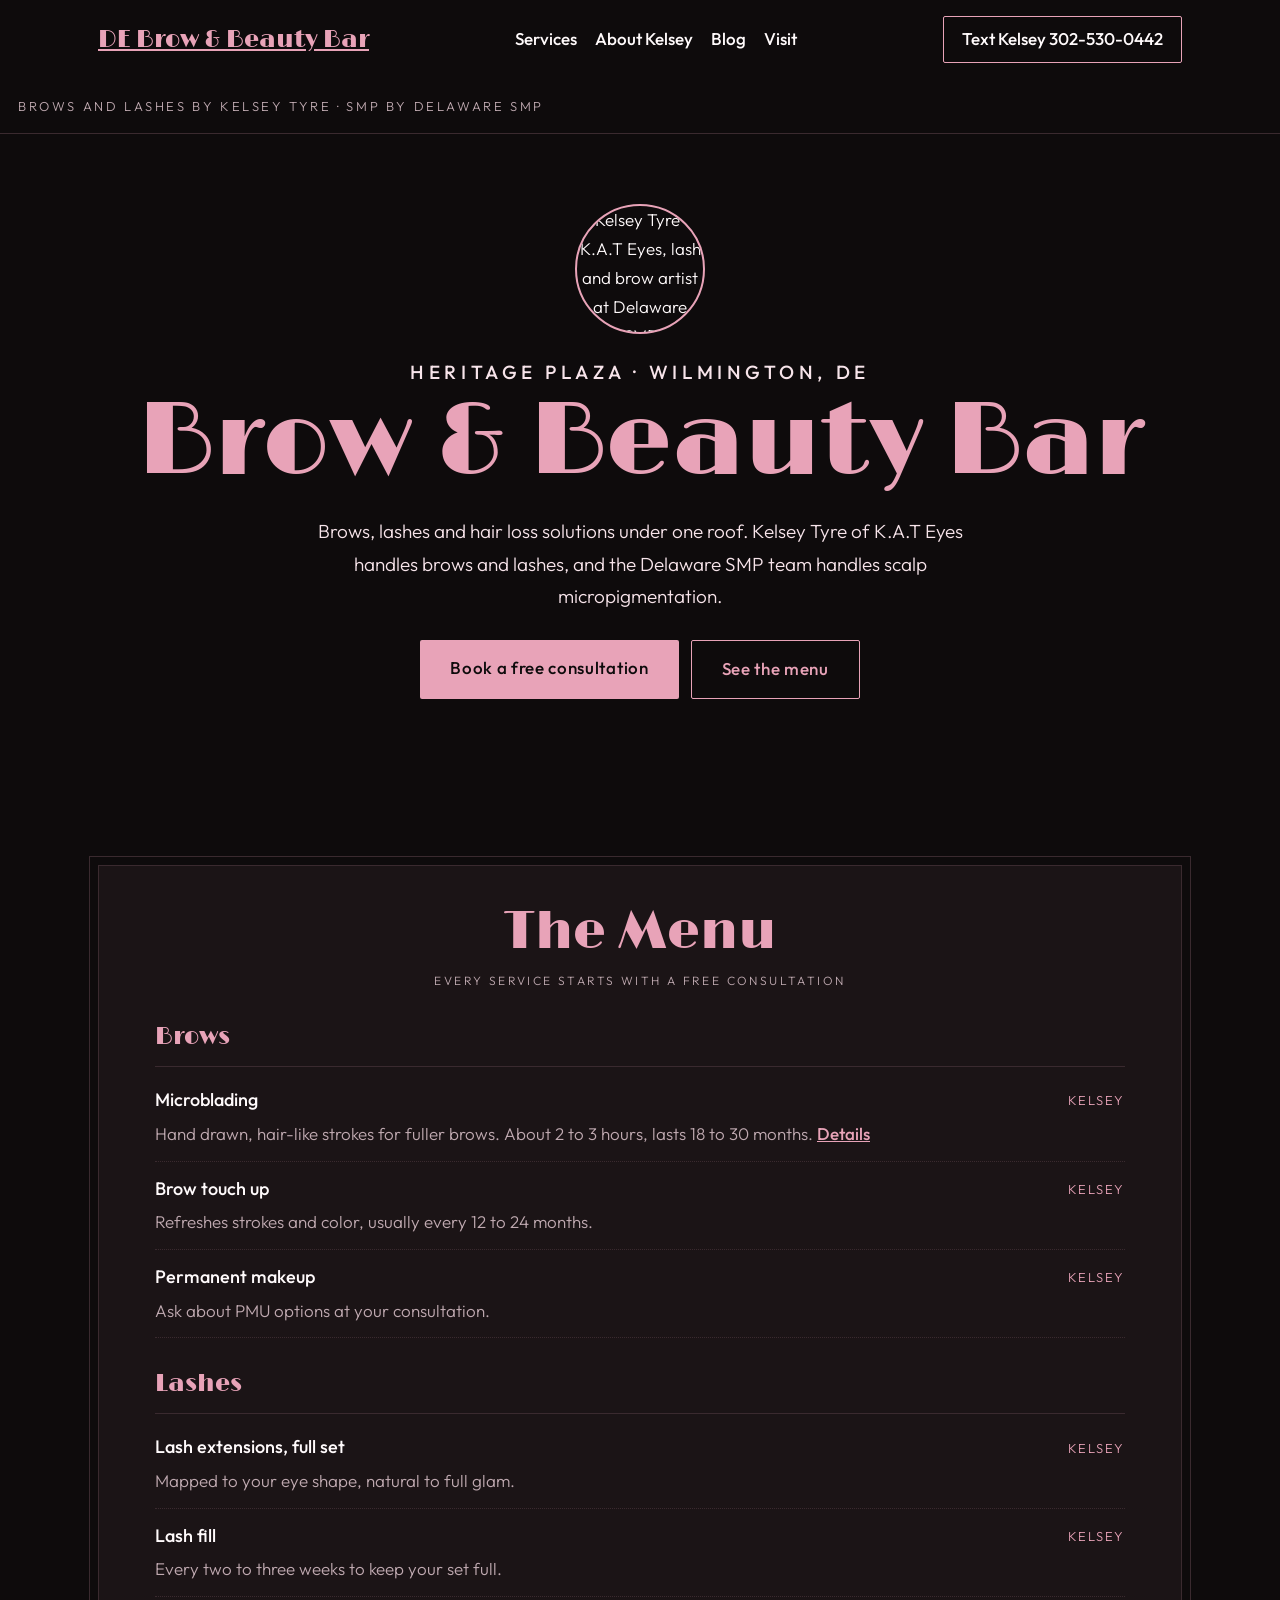
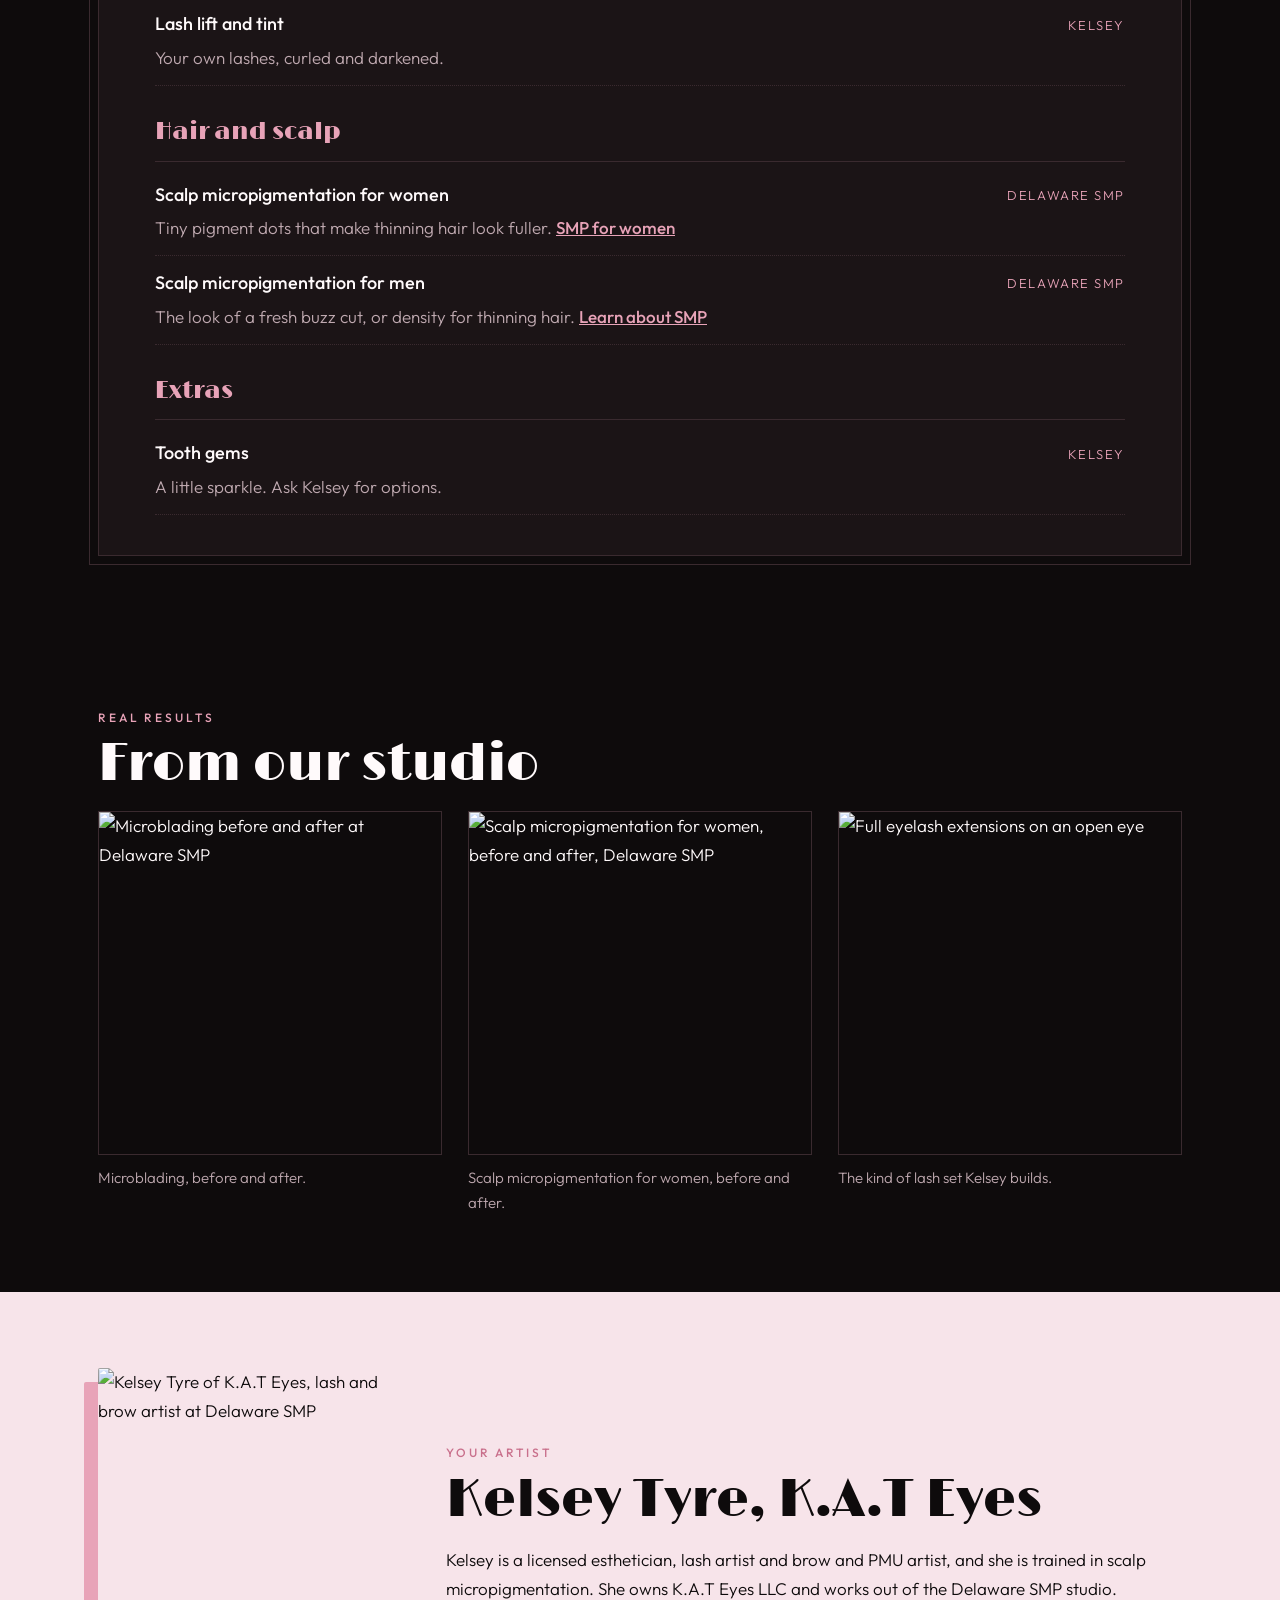
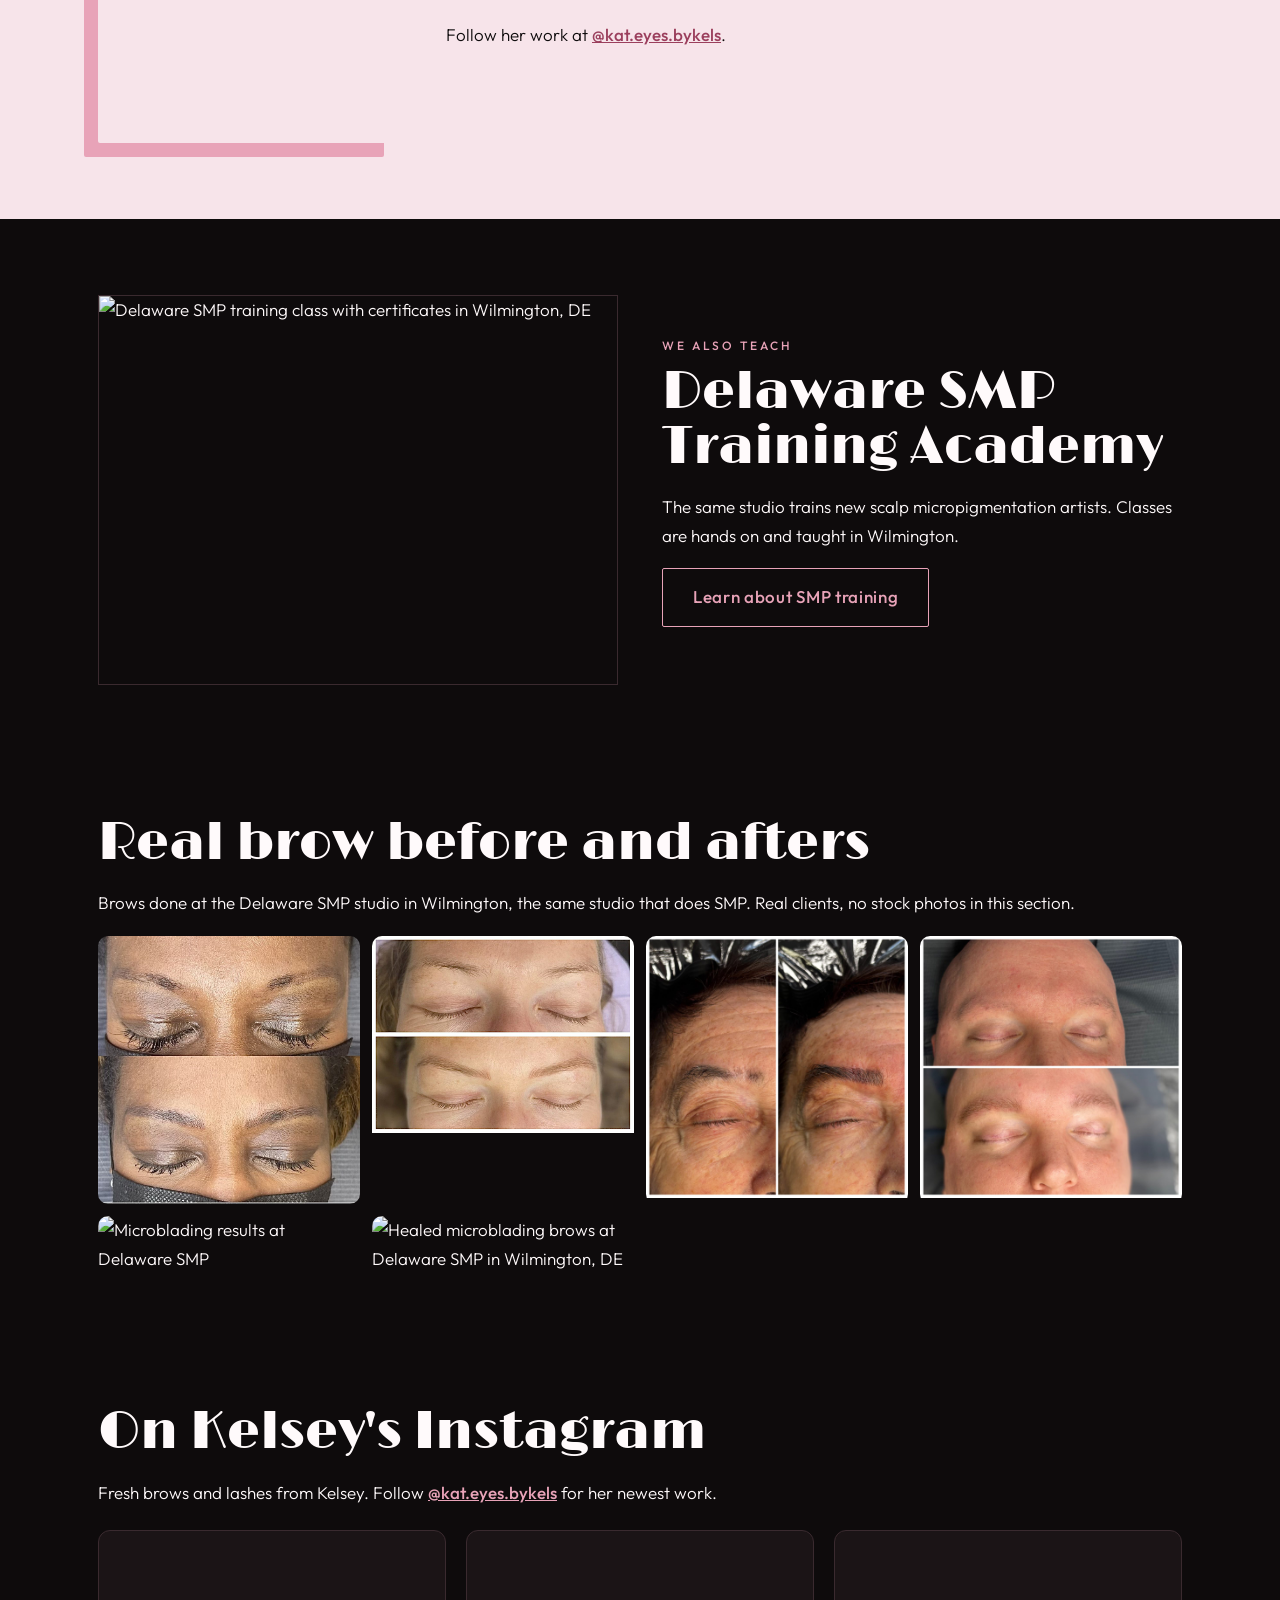
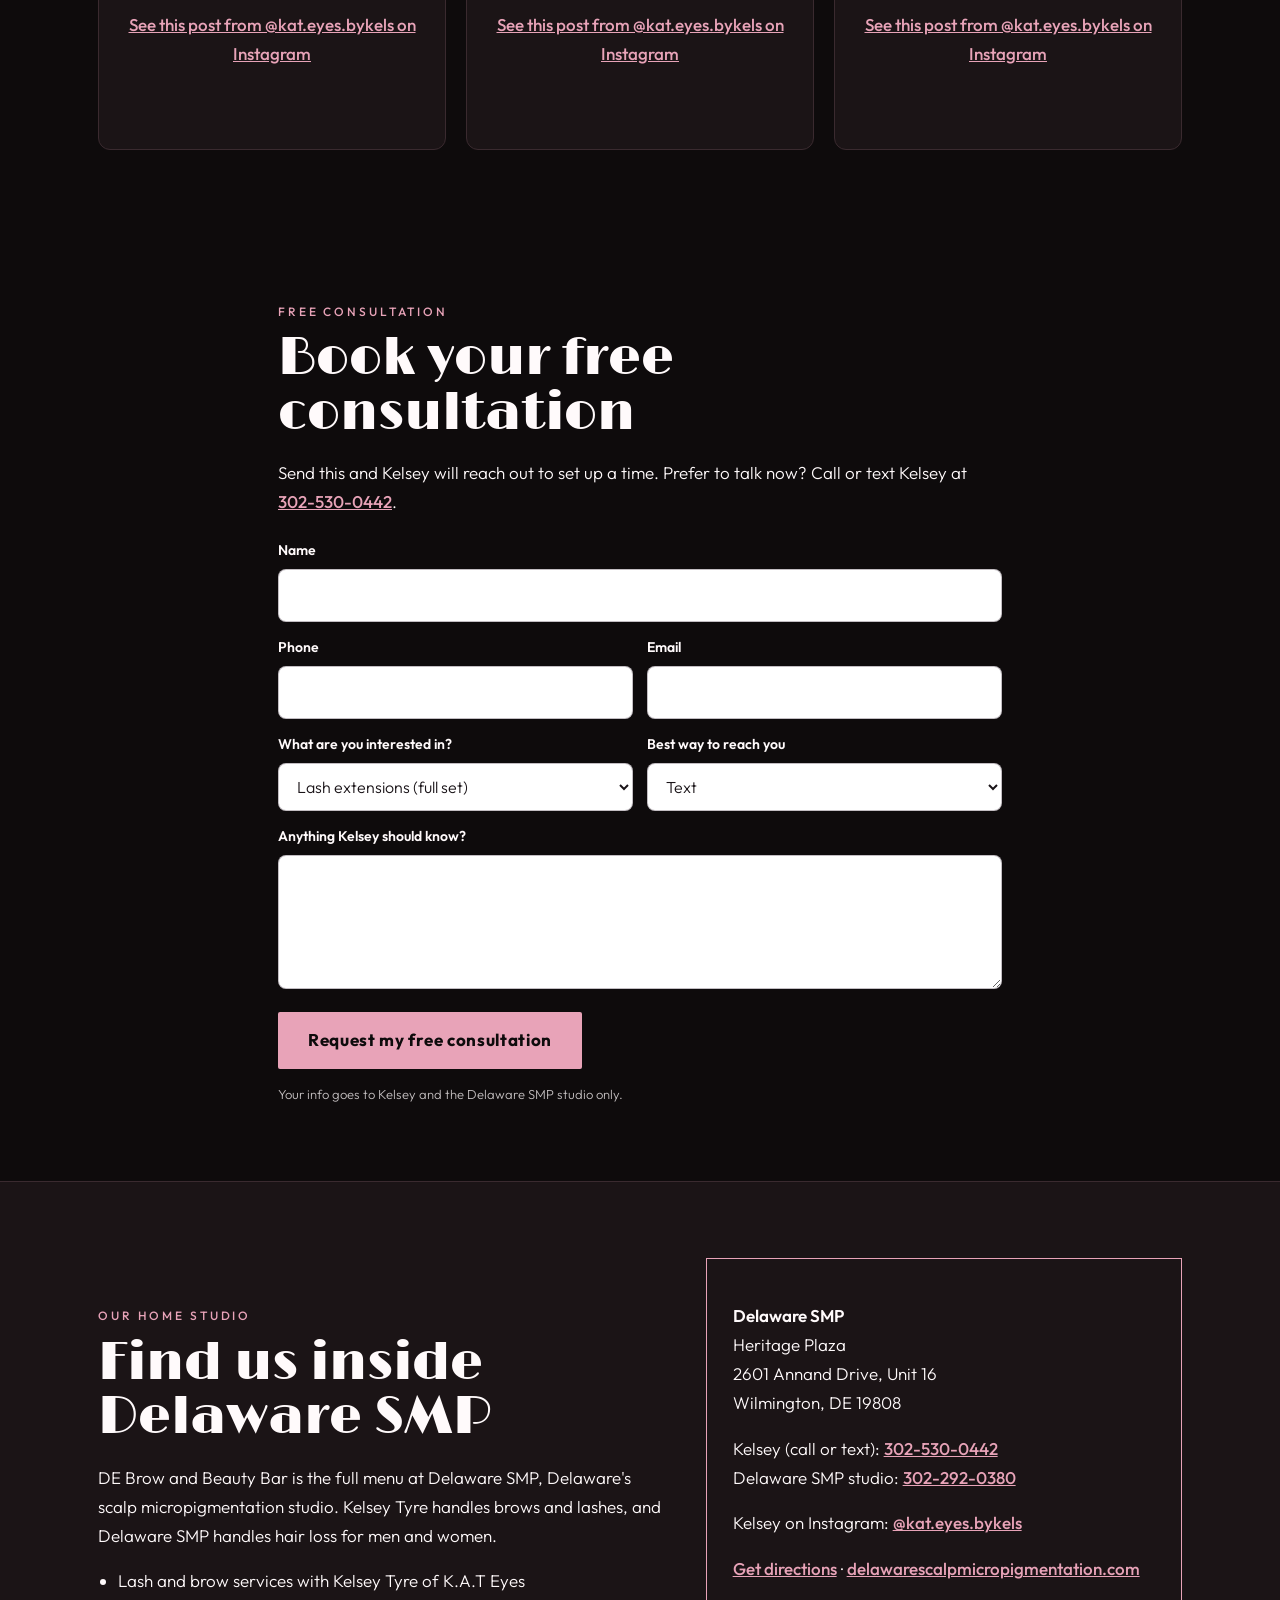
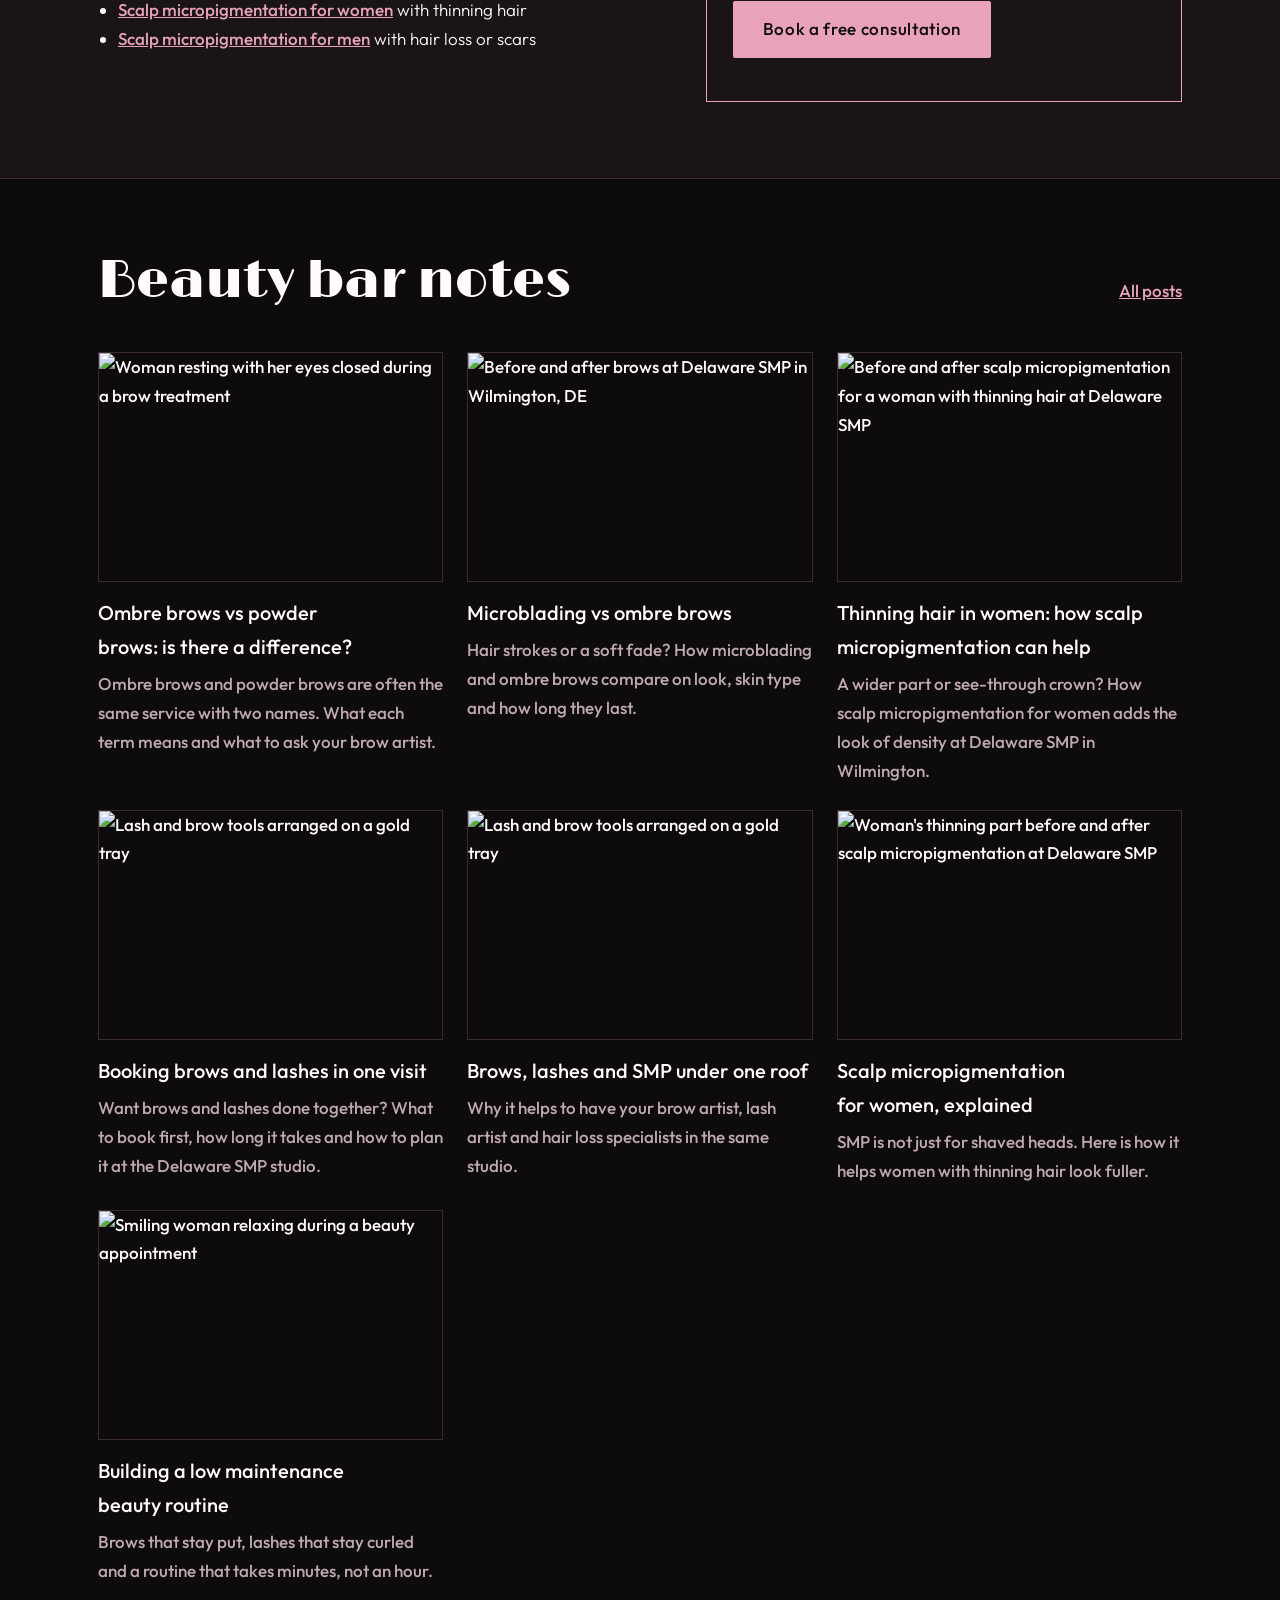
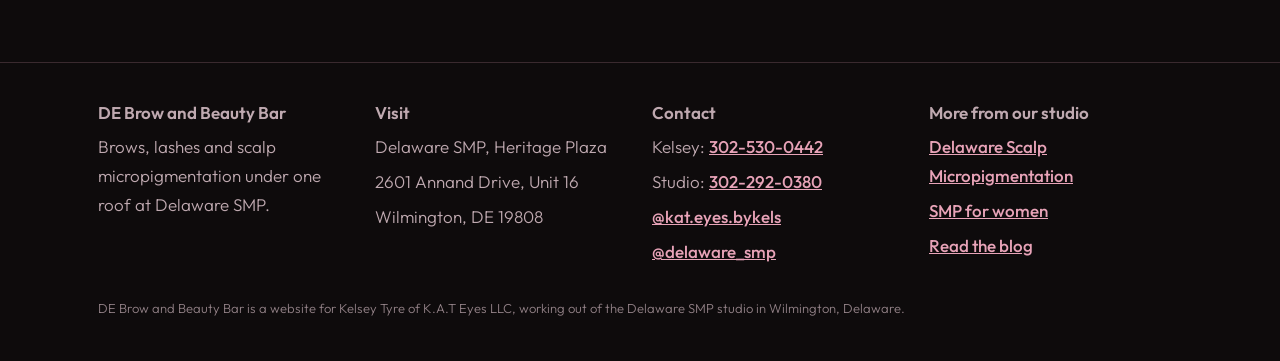
==== commit 8a3cc444: "Add real before and after brow gallery Co-Authored-By: Claude Opus 5.5 <noreply@anthropic.com> Claud" ====
--- a/index.html
+++ b/index.html
@@ -109,9 +109,9 @@
 
 <section class="gallery" aria-labelledby="gal-h">
 <div class="wrap">
-<h2 id="gal-h">Real brows from our studio</h2>
-<p>Microblading done at the Delaware SMP studio in Wilmington. No stock photos in this section.</p>
-<div class="gal-grid"><figure><img src="https://delawarescalpmicropigmentation.com/wp-content/uploads/2023/03/IMG_4636-scaled.jpg" alt="Microblading results at Delaware SMP" loading="lazy"></figure><figure><img src="https://delawarescalpmicropigmentation.com/wp-content/uploads/2023/03/IMG_9006-1.jpg" alt="Healed microblading brows at Delaware SMP in Wilmington, DE" loading="lazy"></figure><figure><img src="https://delawarescalpmicropigmentation.com/wp-content/uploads/2023/03/IMG_2310-1.jpg" alt="Microblading brows done at Delaware SMP" loading="lazy"></figure><figure><img src="https://delawarescalpmicropigmentation.com/wp-content/uploads/2023/03/IMG_4794.jpg" alt="Natural microblading strokes at Delaware SMP" loading="lazy"></figure><figure><img src="https://delawarescalpmicropigmentation.com/wp-content/uploads/2023/03/IMG_8723-300x225.jpg" alt="Microblading at Delaware SMP" loading="lazy"></figure><figure><img src="https://delawarescalpmicropigmentation.com/wp-content/uploads/2021/08/Microblading.png" alt="Microblading before and after at Delaware SMP" loading="lazy"></figure></div>
+<h2 id="gal-h">Real brow before and afters</h2>
+<p>Brows done at the Delaware SMP studio in Wilmington, the same studio that does SMP. Real clients, no stock photos in this section.</p>
+<div class="gal-grid"><figure><img src="img/eyebrow-microblading-before-after-wilmington.jpg" alt="Eyebrow microblading before and after on deeper skin, Wilmington DE" loading="lazy"></figure><figure><img src="img/soft-microblading-before-after-delaware.jpg" alt="Soft natural microblading before and after at Delaware SMP" loading="lazy"></figure><figure><img src="img/microblading-thin-brow-tail-before-after.jpg" alt="Microblading filling a thin brow tail, before and after, Delaware" loading="lazy"></figure><figure><img src="img/microblading-for-men-before-after-delaware.jpg" alt="Microblading for men before and after at Delaware SMP" loading="lazy"></figure><figure><img src="https://delawarescalpmicropigmentation.com/wp-content/uploads/2023/03/IMG_4636-scaled.jpg" alt="Microblading results at Delaware SMP" loading="lazy"></figure><figure><img src="https://delawarescalpmicropigmentation.com/wp-content/uploads/2023/03/IMG_9006-1.jpg" alt="Healed microblading brows at Delaware SMP in Wilmington, DE" loading="lazy"></figure></div>
 </div>
 </section>
 <section class="ig" aria-labelledby="ig-h">
--- a/style.css
+++ b/style.css
@@ -1,5 +1,5 @@
 
-.gallery{padding:56px 0}.gal-grid{display:grid;grid-template-columns:repeat(auto-fill,minmax(220px,1fr));gap:12px;margin-top:18px}.gal-grid figure{margin:0;border-radius:10px;overflow:hidden;aspect-ratio:1/1}.gal-grid img{width:100%;height:100%;object-fit:cover;display:block}
+.gallery{padding:56px 0}.gal-grid{display:grid;grid-template-columns:repeat(auto-fill,minmax(220px,1fr));gap:12px;margin-top:18px}.gal-grid figure{margin:0;border-radius:10px;overflow:hidden}.gal-grid img{width:100%;height:auto;display:block}
 
 *{box-sizing:border-box}
 html{scroll-behavior:smooth}
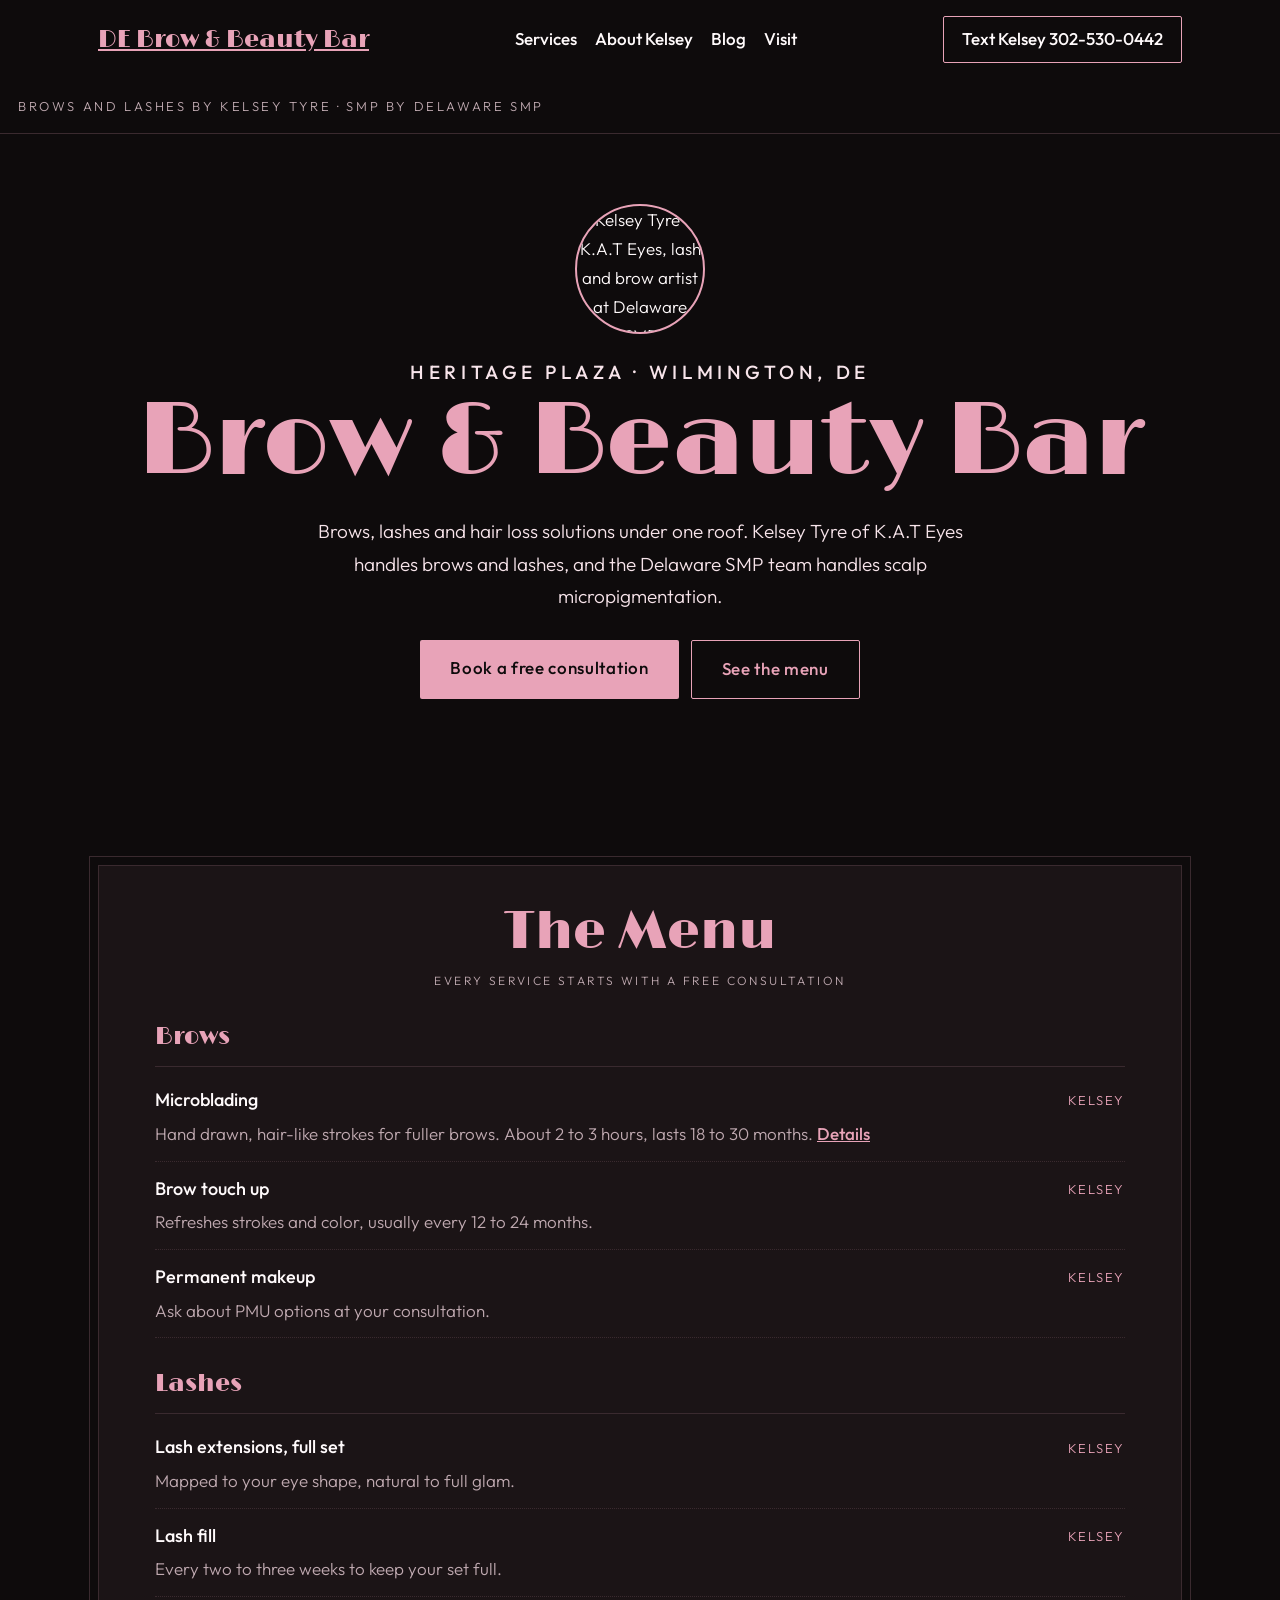
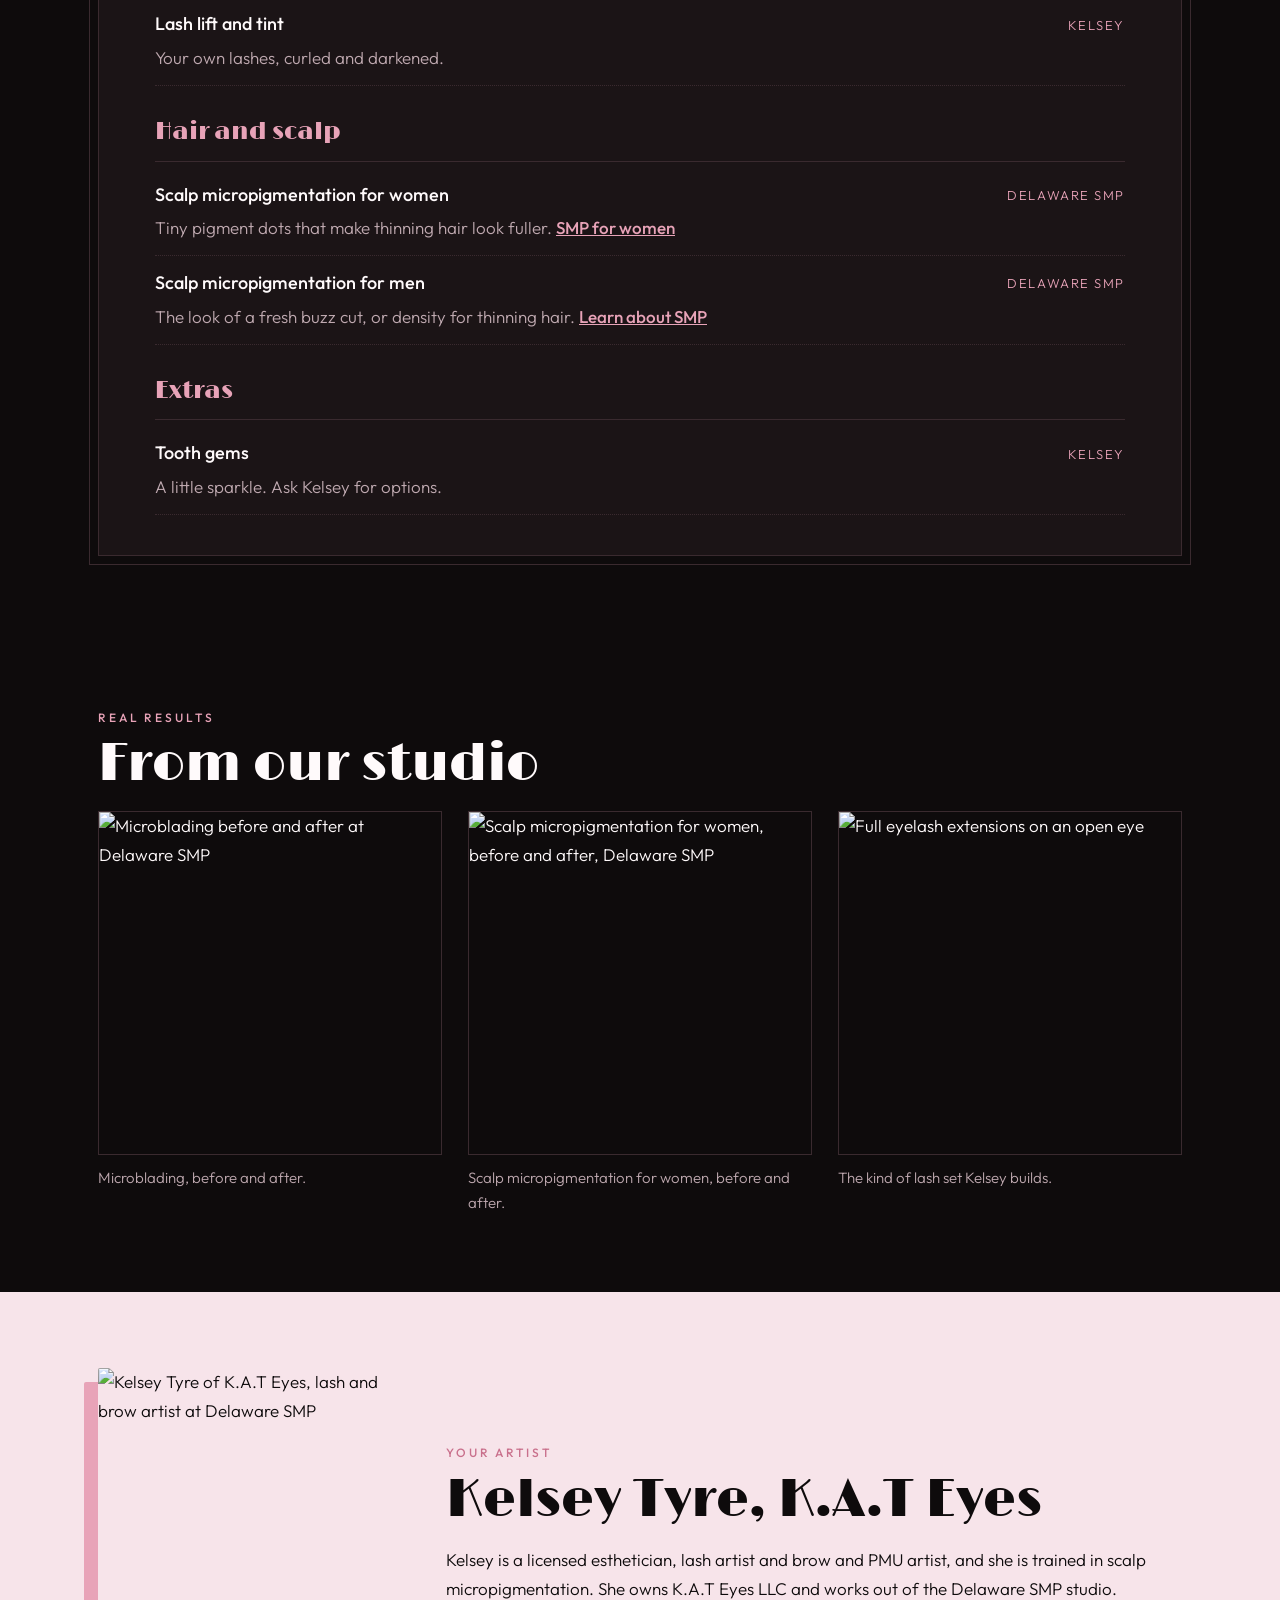
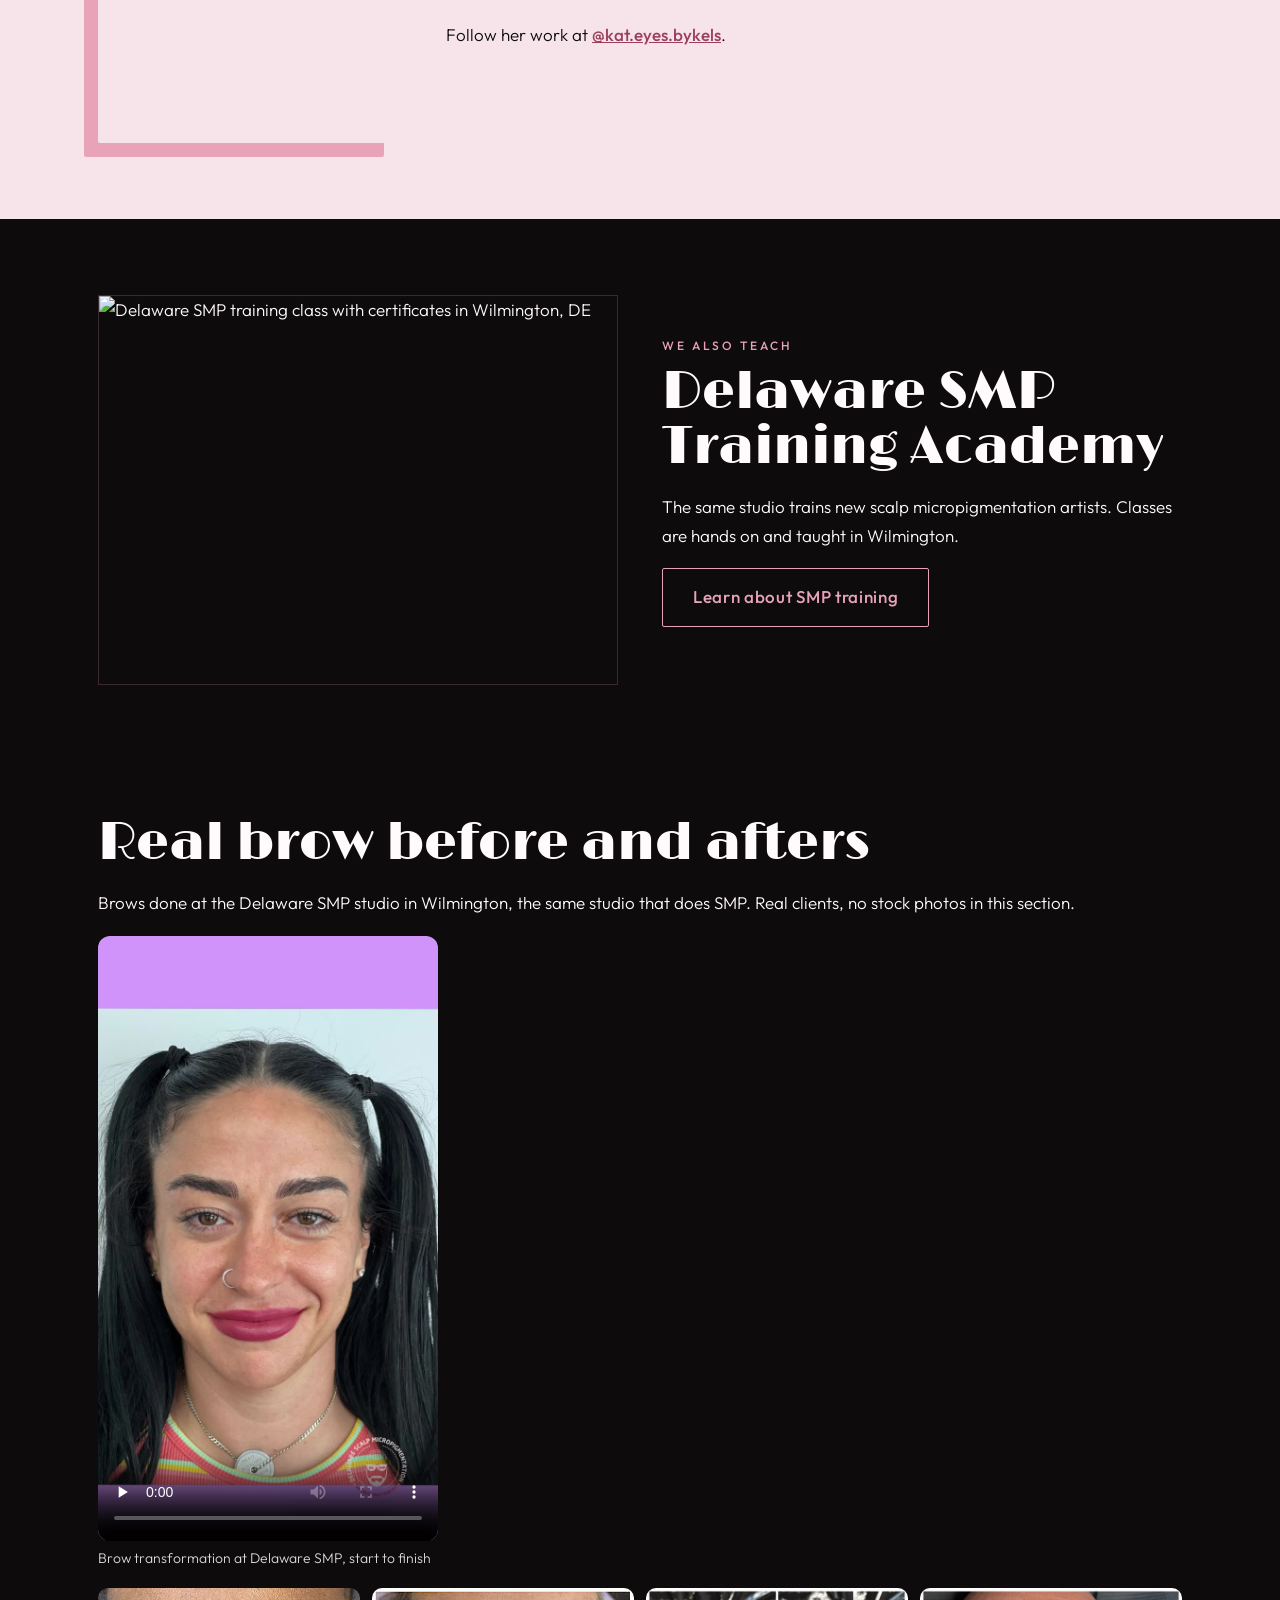
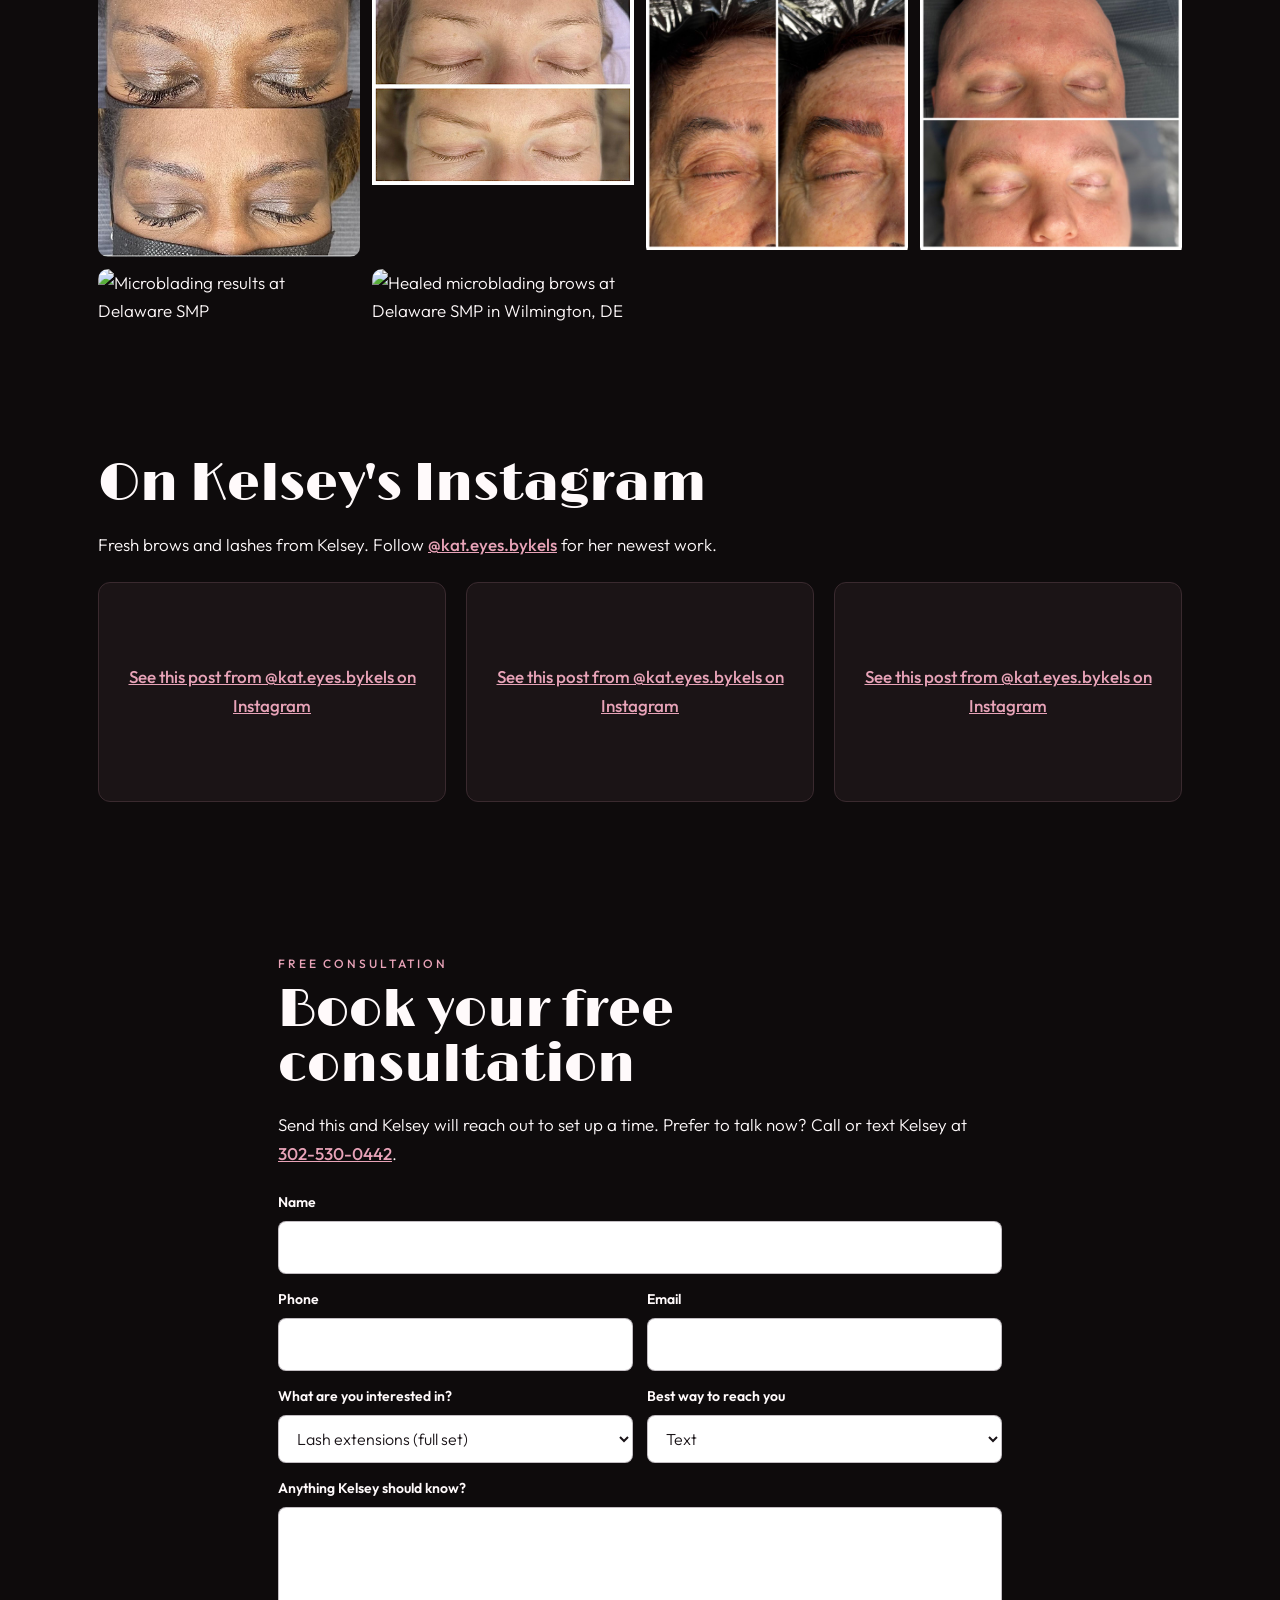
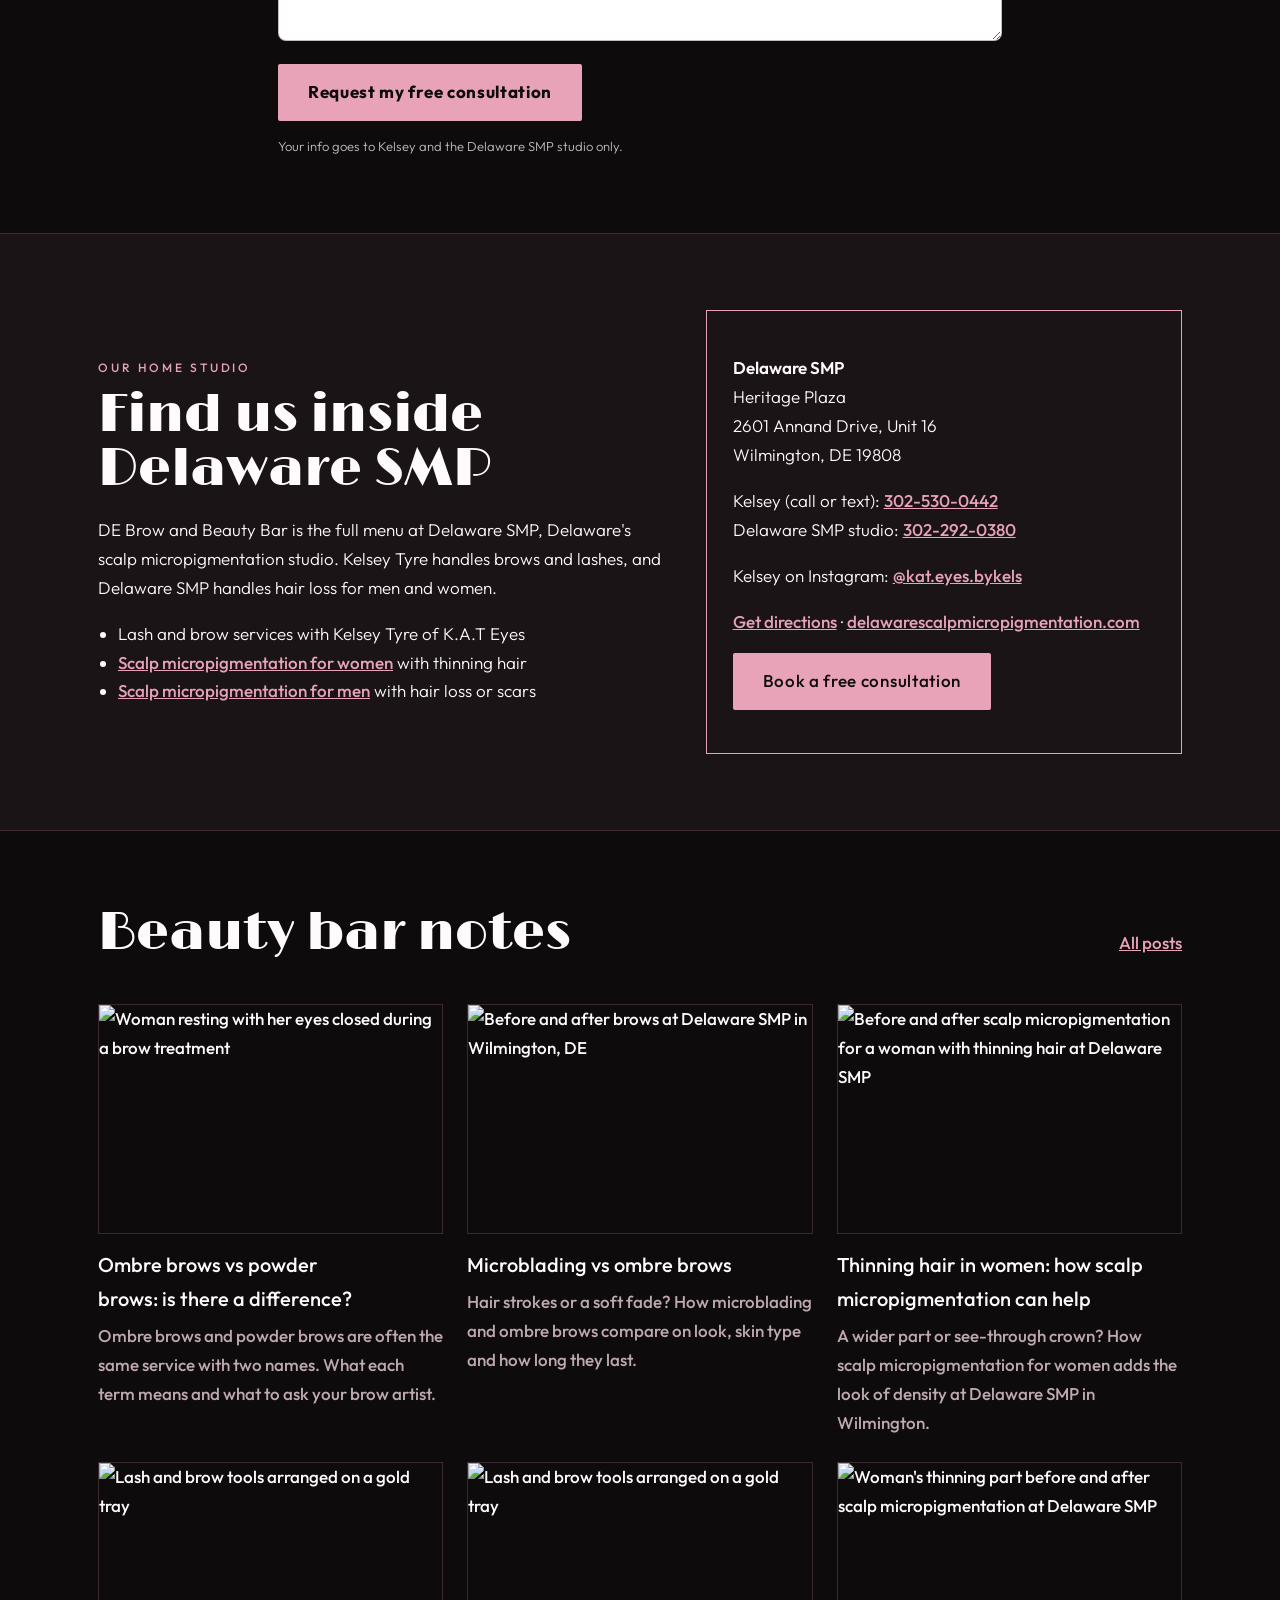
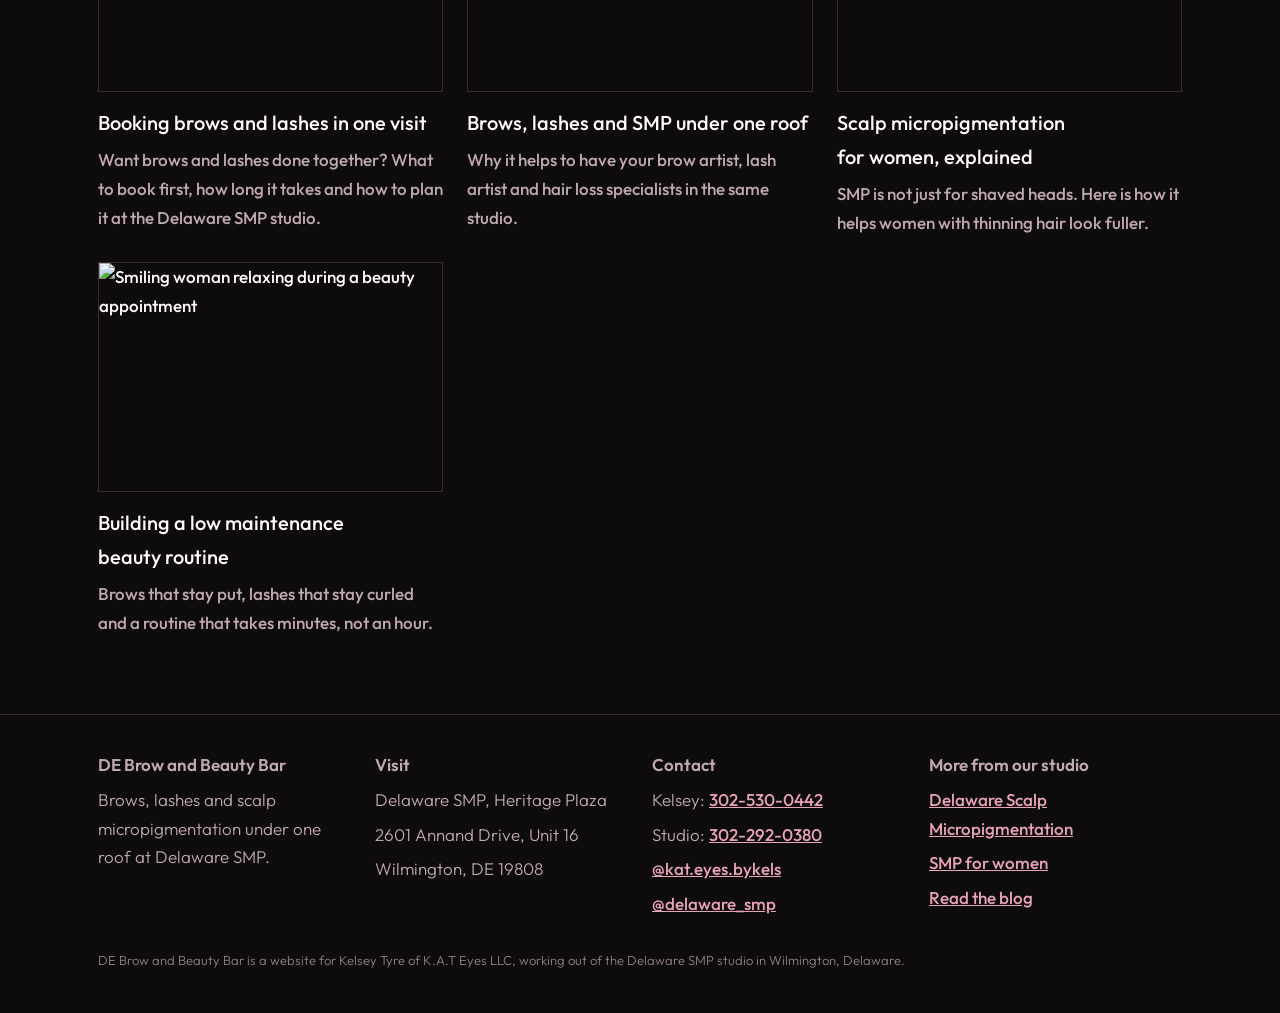
==== commit 23054db7: "Add brow transformation video Co-Authored-By: Claude Opus 5.5 <noreply@anthropic.com> Claude-Session" ====
--- a/index.html
+++ b/index.html
@@ -111,7 +111,7 @@
 <div class="wrap">
 <h2 id="gal-h">Real brow before and afters</h2>
 <p>Brows done at the Delaware SMP studio in Wilmington, the same studio that does SMP. Real clients, no stock photos in this section.</p>
-<div class="gal-grid"><figure><img src="img/eyebrow-microblading-before-after-wilmington.jpg" alt="Eyebrow microblading before and after on deeper skin, Wilmington DE" loading="lazy"></figure><figure><img src="img/soft-microblading-before-after-delaware.jpg" alt="Soft natural microblading before and after at Delaware SMP" loading="lazy"></figure><figure><img src="img/microblading-thin-brow-tail-before-after.jpg" alt="Microblading filling a thin brow tail, before and after, Delaware" loading="lazy"></figure><figure><img src="img/microblading-for-men-before-after-delaware.jpg" alt="Microblading for men before and after at Delaware SMP" loading="lazy"></figure><figure><img src="https://delawarescalpmicropigmentation.com/wp-content/uploads/2023/03/IMG_4636-scaled.jpg" alt="Microblading results at Delaware SMP" loading="lazy"></figure><figure><img src="https://delawarescalpmicropigmentation.com/wp-content/uploads/2023/03/IMG_9006-1.jpg" alt="Healed microblading brows at Delaware SMP in Wilmington, DE" loading="lazy"></figure></div>
+<div class="gal-vids"><figure class="gal-vid"><video controls playsinline preload="none" poster="img/microblading-transformation-delaware-smp.jpg" aria-label="Brow transformation at Delaware SMP, start to finish"><source src="img/microblading-transformation-delaware-smp.mp4" type="video/mp4"></video><figcaption>Brow transformation at Delaware SMP, start to finish</figcaption></figure></div><div class="gal-grid"><figure><img src="img/eyebrow-microblading-before-after-wilmington.jpg" alt="Eyebrow microblading before and after on deeper skin, Wilmington DE" loading="lazy"></figure><figure><img src="img/soft-microblading-before-after-delaware.jpg" alt="Soft natural microblading before and after at Delaware SMP" loading="lazy"></figure><figure><img src="img/microblading-thin-brow-tail-before-after.jpg" alt="Microblading filling a thin brow tail, before and after, Delaware" loading="lazy"></figure><figure><img src="img/microblading-for-men-before-after-delaware.jpg" alt="Microblading for men before and after at Delaware SMP" loading="lazy"></figure><figure><img src="https://delawarescalpmicropigmentation.com/wp-content/uploads/2023/03/IMG_4636-scaled.jpg" alt="Microblading results at Delaware SMP" loading="lazy"></figure><figure><img src="https://delawarescalpmicropigmentation.com/wp-content/uploads/2023/03/IMG_9006-1.jpg" alt="Healed microblading brows at Delaware SMP in Wilmington, DE" loading="lazy"></figure></div>
 </div>
 </section>
 <section class="ig" aria-labelledby="ig-h">
--- a/style.css
+++ b/style.css
@@ -1,5 +1,5 @@
 
-.gallery{padding:56px 0}.gal-grid{display:grid;grid-template-columns:repeat(auto-fill,minmax(220px,1fr));gap:12px;margin-top:18px}.gal-grid figure{margin:0;border-radius:10px;overflow:hidden}.gal-grid img{width:100%;height:auto;display:block}
+.gallery{padding:56px 0}.gal-grid{display:grid;grid-template-columns:repeat(auto-fill,minmax(220px,1fr));gap:12px;margin-top:18px}.gal-grid figure{margin:0;border-radius:10px;overflow:hidden}.gal-grid img{width:100%;height:auto;display:block}.gal-vids{display:flex;flex-wrap:wrap;gap:16px;margin-top:18px}.gal-vid{margin:0;width:min(340px,100%)}.gal-vid video{width:100%;aspect-ratio:9/16;border-radius:12px;background:#000;display:block}.gal-vid figcaption{font-size:14px;margin-top:6px;opacity:.85}
 
 *{box-sizing:border-box}
 html{scroll-behavior:smooth}
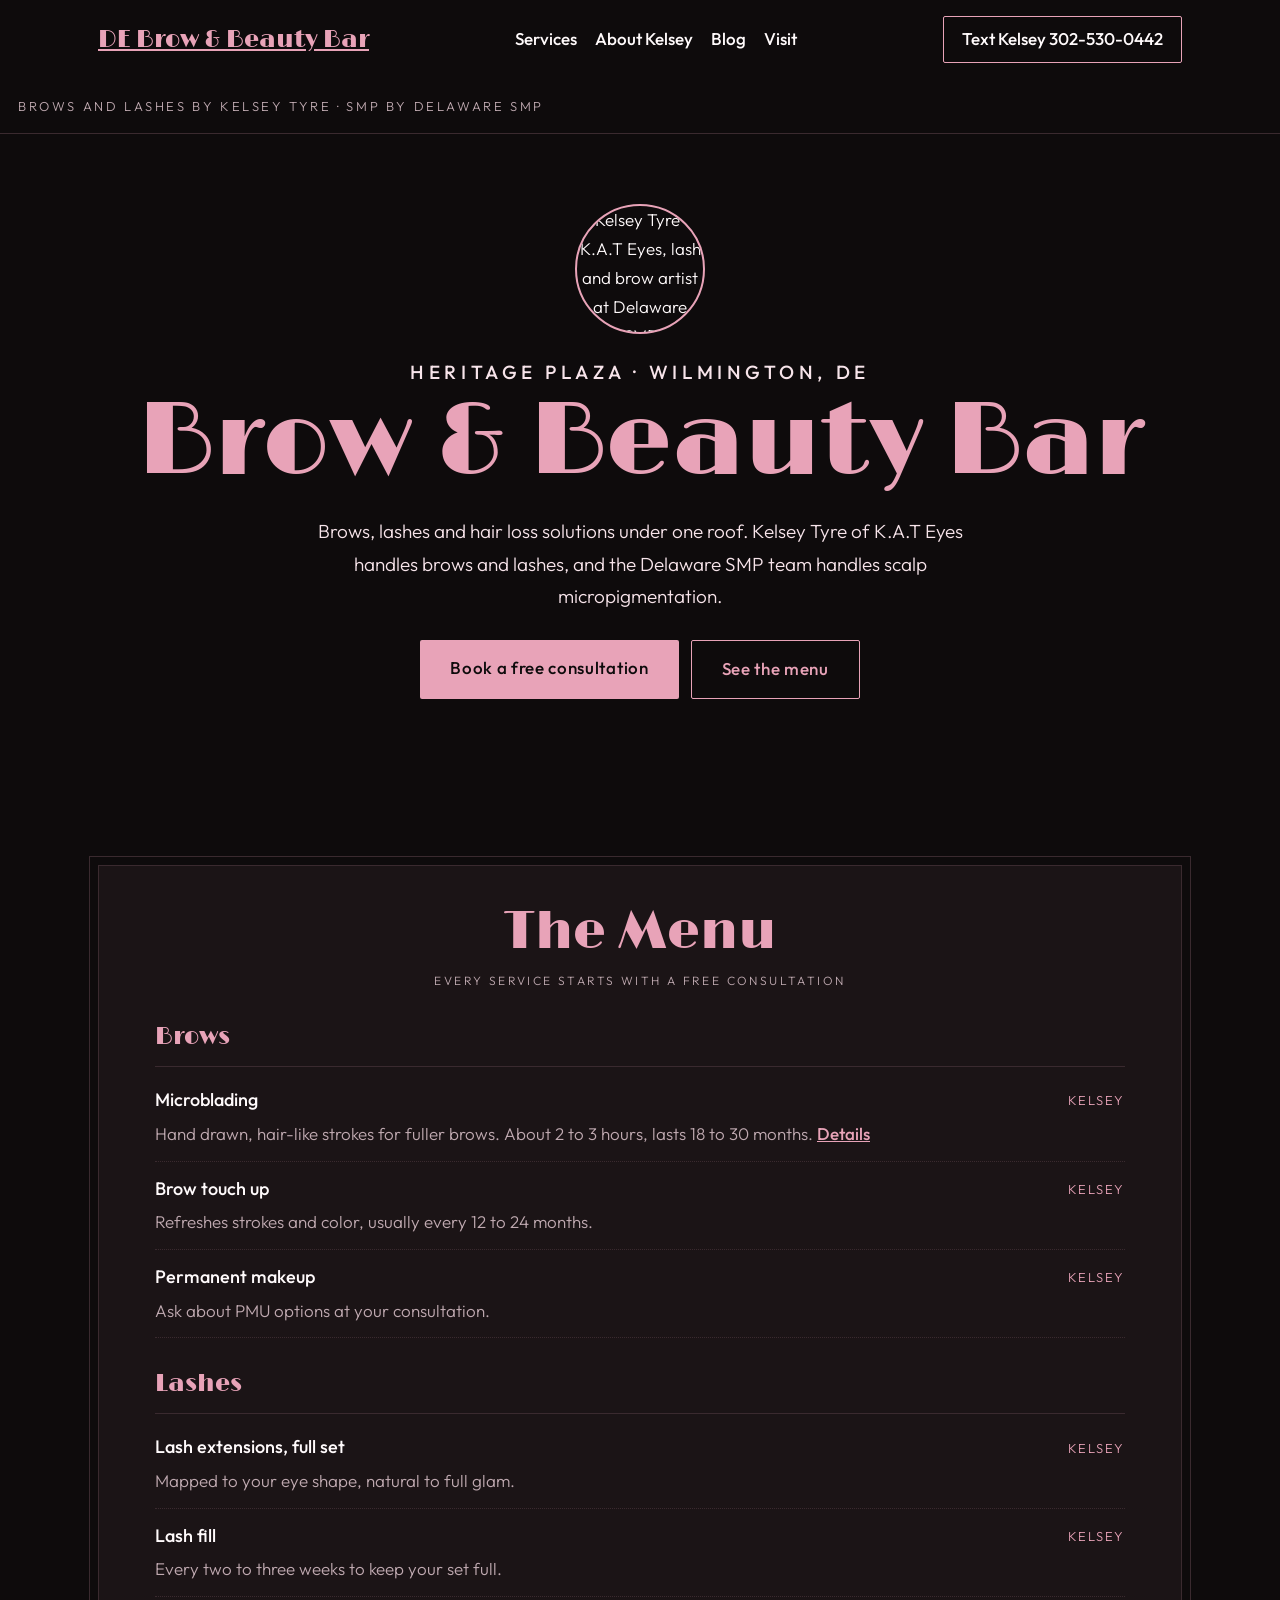
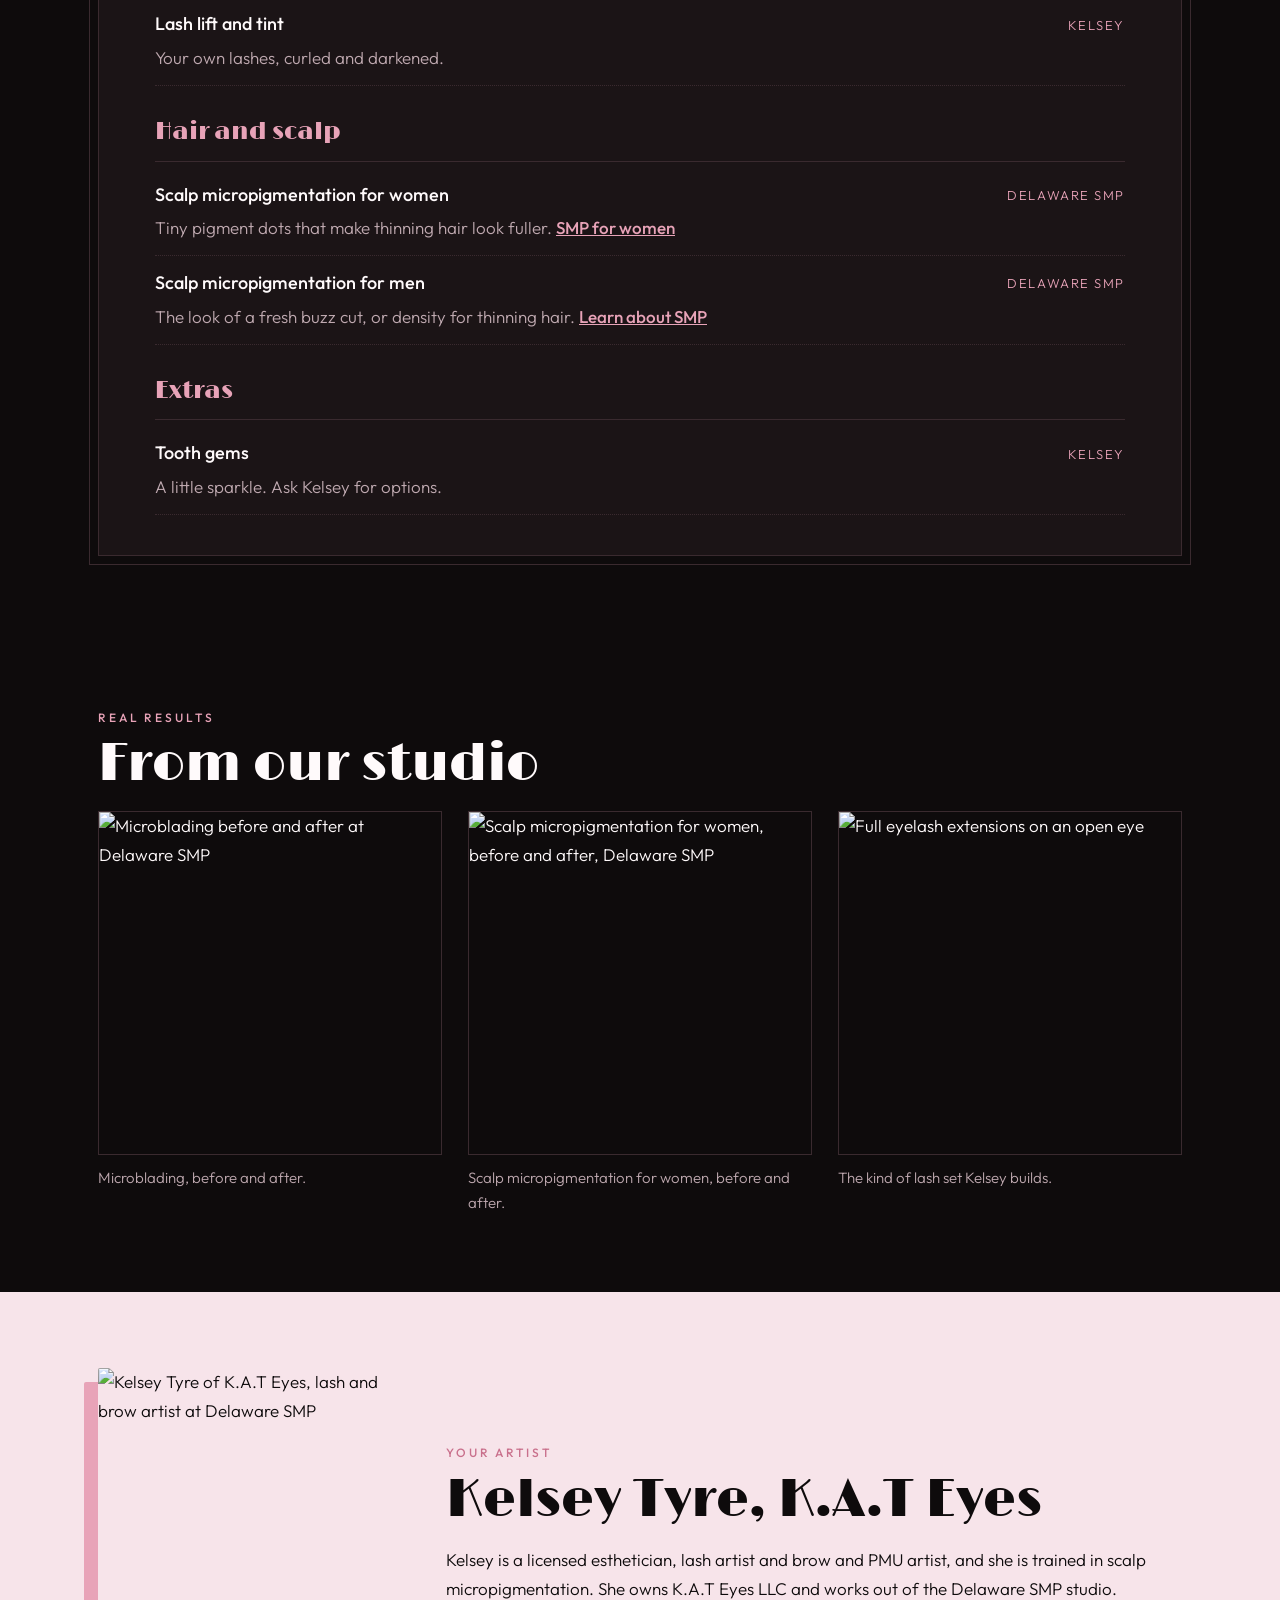
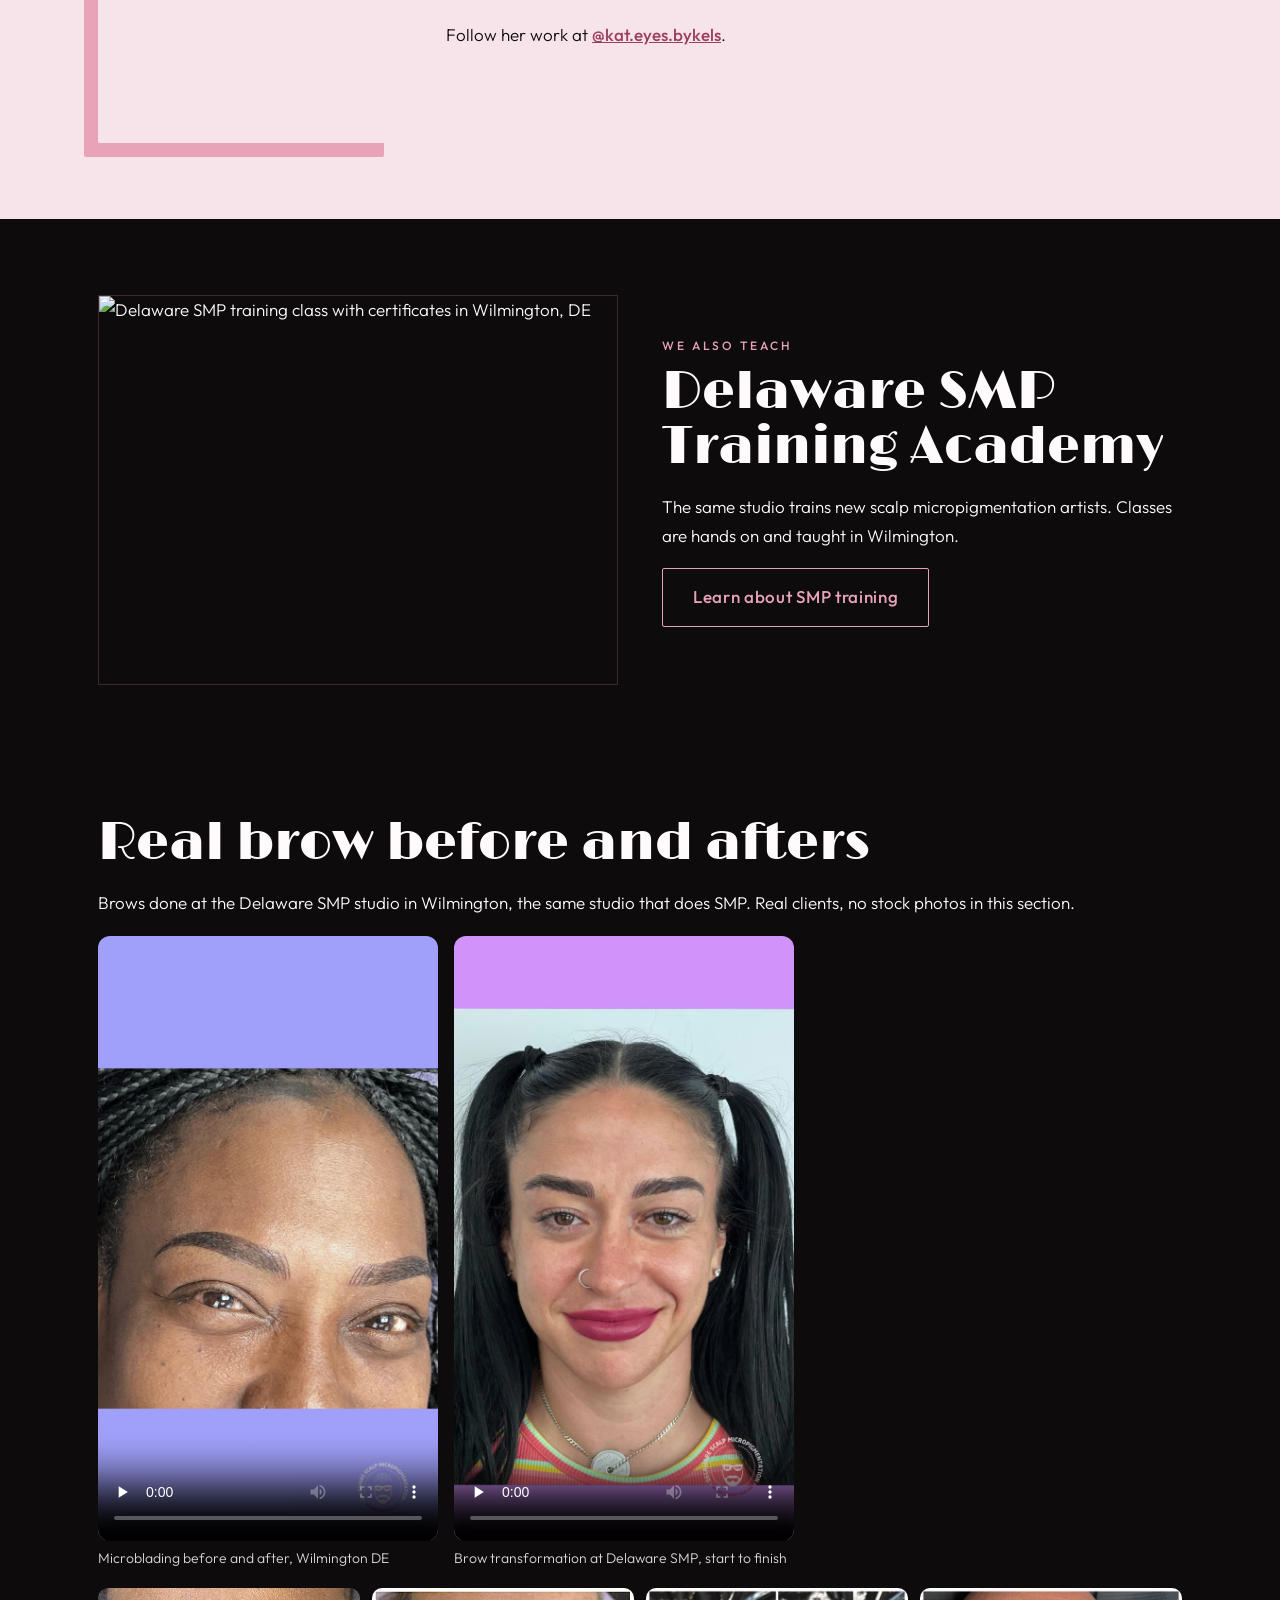
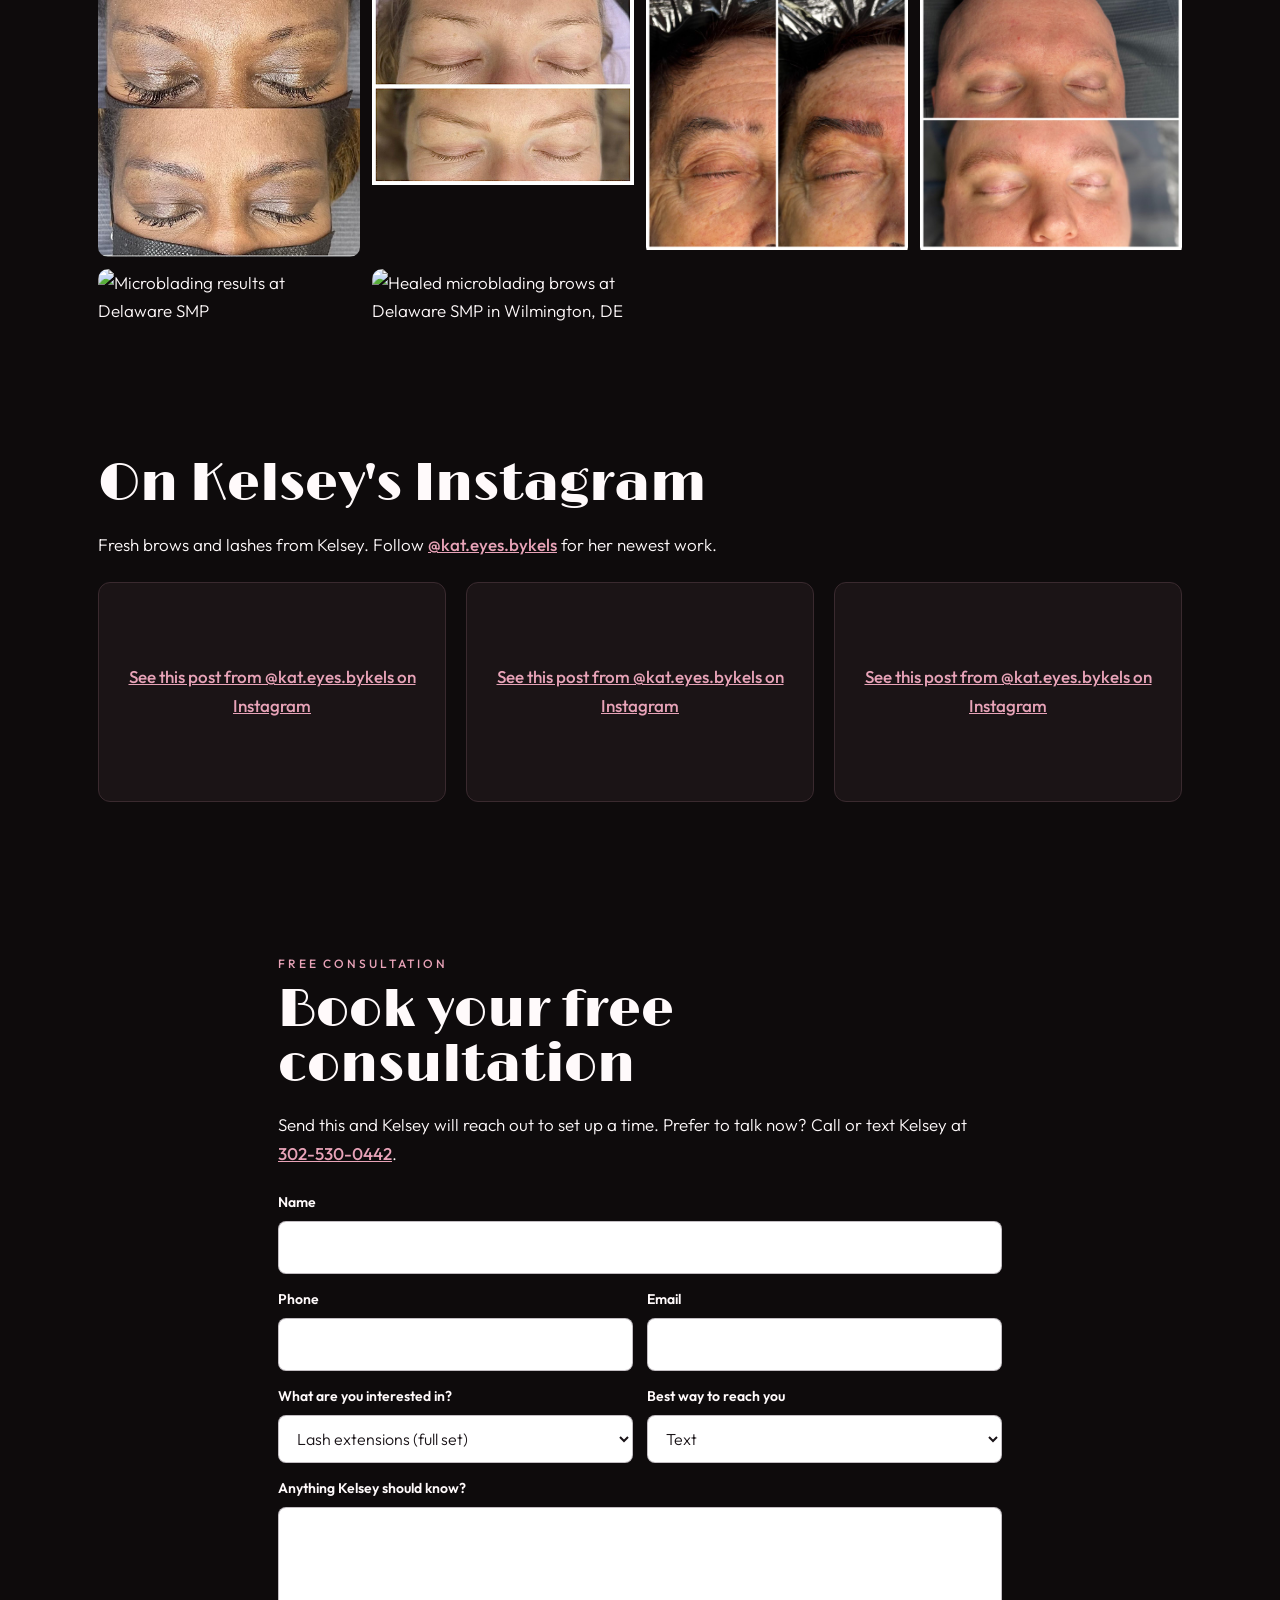
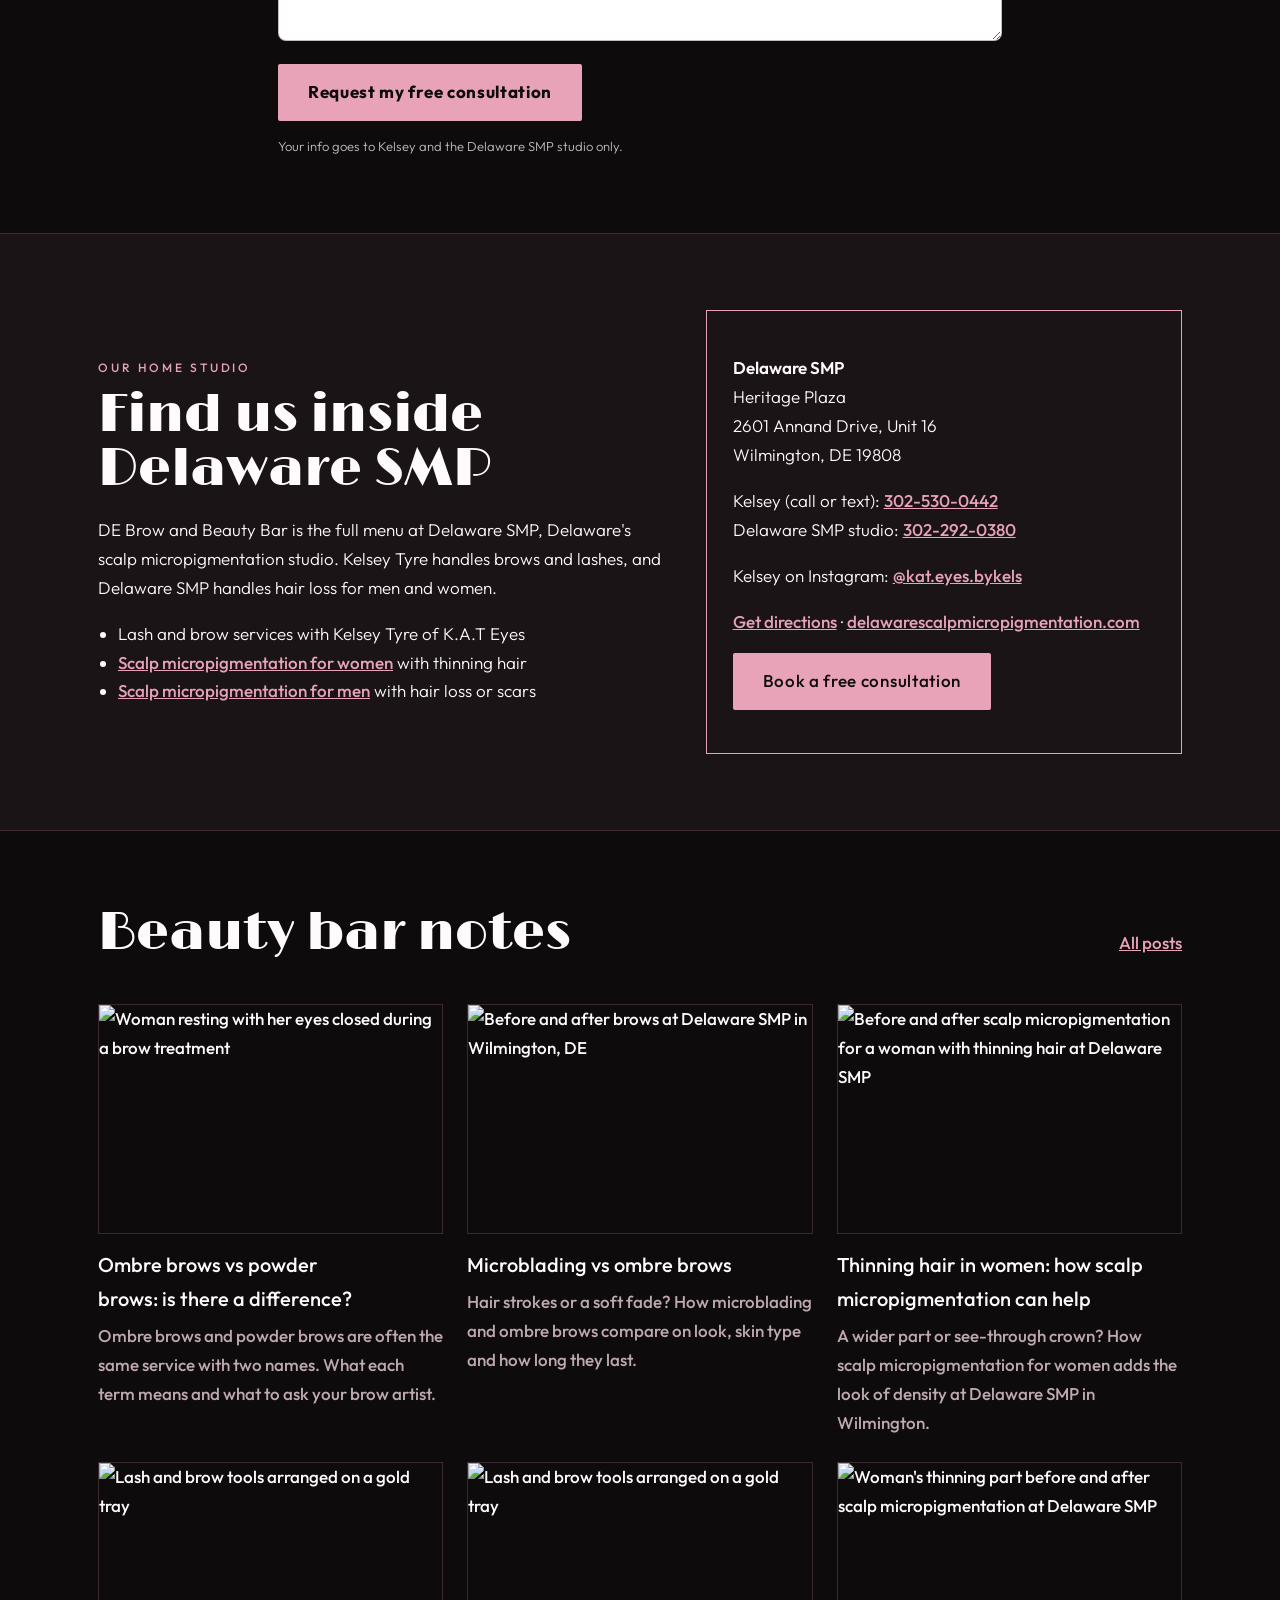
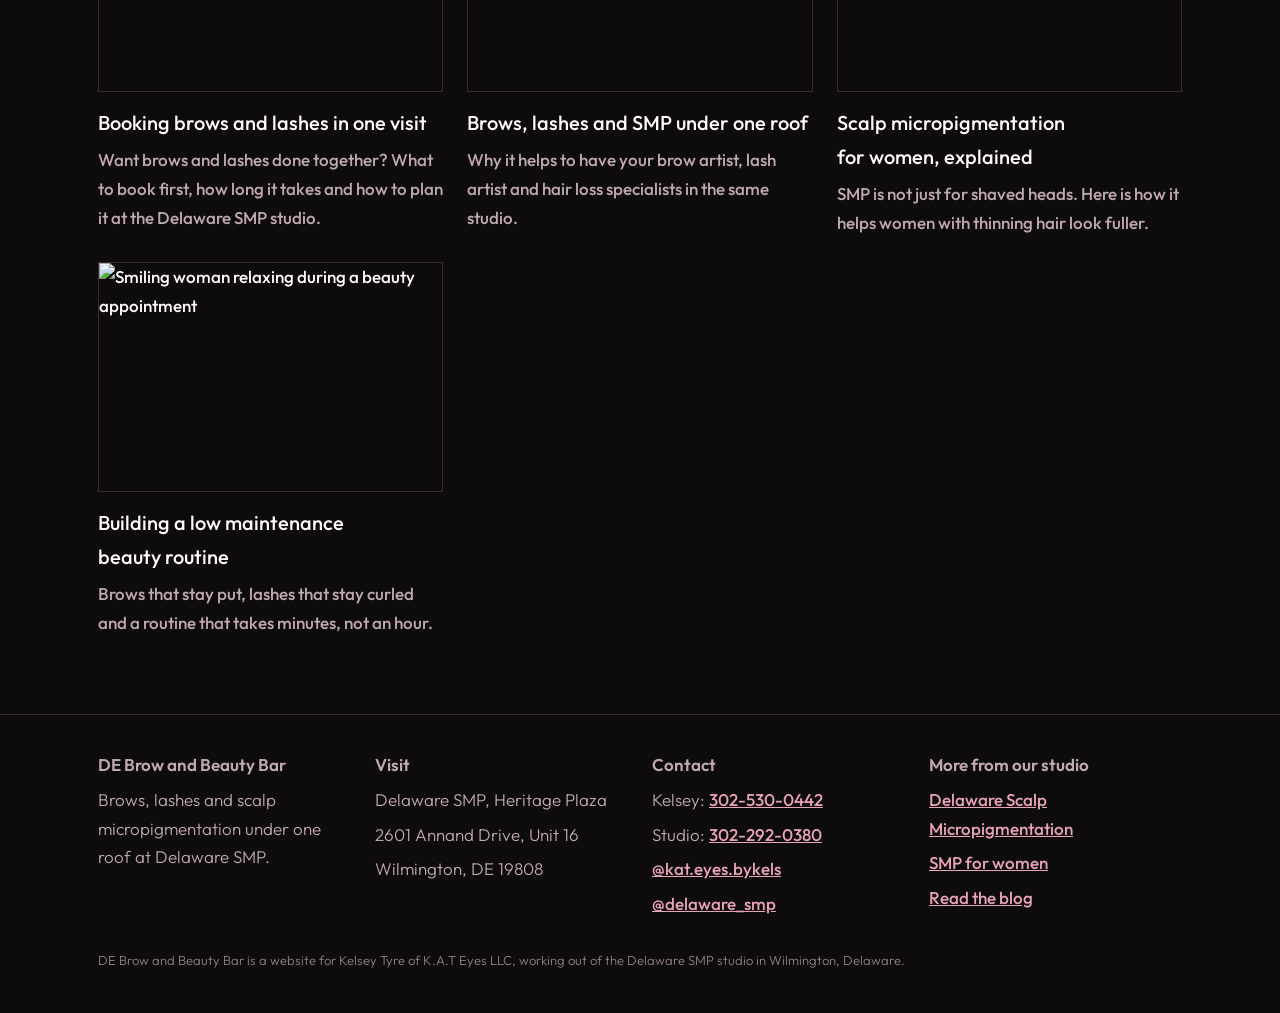
==== commit dc903eca: "Add brow videos Co-Authored-By: Claude Opus 5.5 <noreply@anthropic.com> Claude-Session: https://clau" ====
--- a/index.html
+++ b/index.html
@@ -111,7 +111,7 @@
 <div class="wrap">
 <h2 id="gal-h">Real brow before and afters</h2>
 <p>Brows done at the Delaware SMP studio in Wilmington, the same studio that does SMP. Real clients, no stock photos in this section.</p>
-<div class="gal-vids"><figure class="gal-vid"><video controls playsinline preload="none" poster="img/microblading-transformation-delaware-smp.jpg" aria-label="Brow transformation at Delaware SMP, start to finish"><source src="img/microblading-transformation-delaware-smp.mp4" type="video/mp4"></video><figcaption>Brow transformation at Delaware SMP, start to finish</figcaption></figure></div><div class="gal-grid"><figure><img src="img/eyebrow-microblading-before-after-wilmington.jpg" alt="Eyebrow microblading before and after on deeper skin, Wilmington DE" loading="lazy"></figure><figure><img src="img/soft-microblading-before-after-delaware.jpg" alt="Soft natural microblading before and after at Delaware SMP" loading="lazy"></figure><figure><img src="img/microblading-thin-brow-tail-before-after.jpg" alt="Microblading filling a thin brow tail, before and after, Delaware" loading="lazy"></figure><figure><img src="img/microblading-for-men-before-after-delaware.jpg" alt="Microblading for men before and after at Delaware SMP" loading="lazy"></figure><figure><img src="https://delawarescalpmicropigmentation.com/wp-content/uploads/2023/03/IMG_4636-scaled.jpg" alt="Microblading results at Delaware SMP" loading="lazy"></figure><figure><img src="https://delawarescalpmicropigmentation.com/wp-content/uploads/2023/03/IMG_9006-1.jpg" alt="Healed microblading brows at Delaware SMP in Wilmington, DE" loading="lazy"></figure></div>
+<div class="gal-vids"><figure class="gal-vid"><video controls playsinline preload="none" poster="img/microblading-before-after-video-wilmington-de.jpg" aria-label="Microblading before and after, Wilmington DE"><source src="img/microblading-before-after-video-wilmington-de.mp4" type="video/mp4"></video><figcaption>Microblading before and after, Wilmington DE</figcaption></figure><figure class="gal-vid"><video controls playsinline preload="none" poster="img/microblading-transformation-delaware-smp.jpg" aria-label="Brow transformation at Delaware SMP, start to finish"><source src="img/microblading-transformation-delaware-smp.mp4" type="video/mp4"></video><figcaption>Brow transformation at Delaware SMP, start to finish</figcaption></figure></div><div class="gal-grid"><figure><img src="img/eyebrow-microblading-before-after-wilmington.jpg" alt="Eyebrow microblading before and after on deeper skin, Wilmington DE" loading="lazy"></figure><figure><img src="img/soft-microblading-before-after-delaware.jpg" alt="Soft natural microblading before and after at Delaware SMP" loading="lazy"></figure><figure><img src="img/microblading-thin-brow-tail-before-after.jpg" alt="Microblading filling a thin brow tail, before and after, Delaware" loading="lazy"></figure><figure><img src="img/microblading-for-men-before-after-delaware.jpg" alt="Microblading for men before and after at Delaware SMP" loading="lazy"></figure><figure><img src="https://delawarescalpmicropigmentation.com/wp-content/uploads/2023/03/IMG_4636-scaled.jpg" alt="Microblading results at Delaware SMP" loading="lazy"></figure><figure><img src="https://delawarescalpmicropigmentation.com/wp-content/uploads/2023/03/IMG_9006-1.jpg" alt="Healed microblading brows at Delaware SMP in Wilmington, DE" loading="lazy"></figure></div>
 </div>
 </section>
 <section class="ig" aria-labelledby="ig-h">
